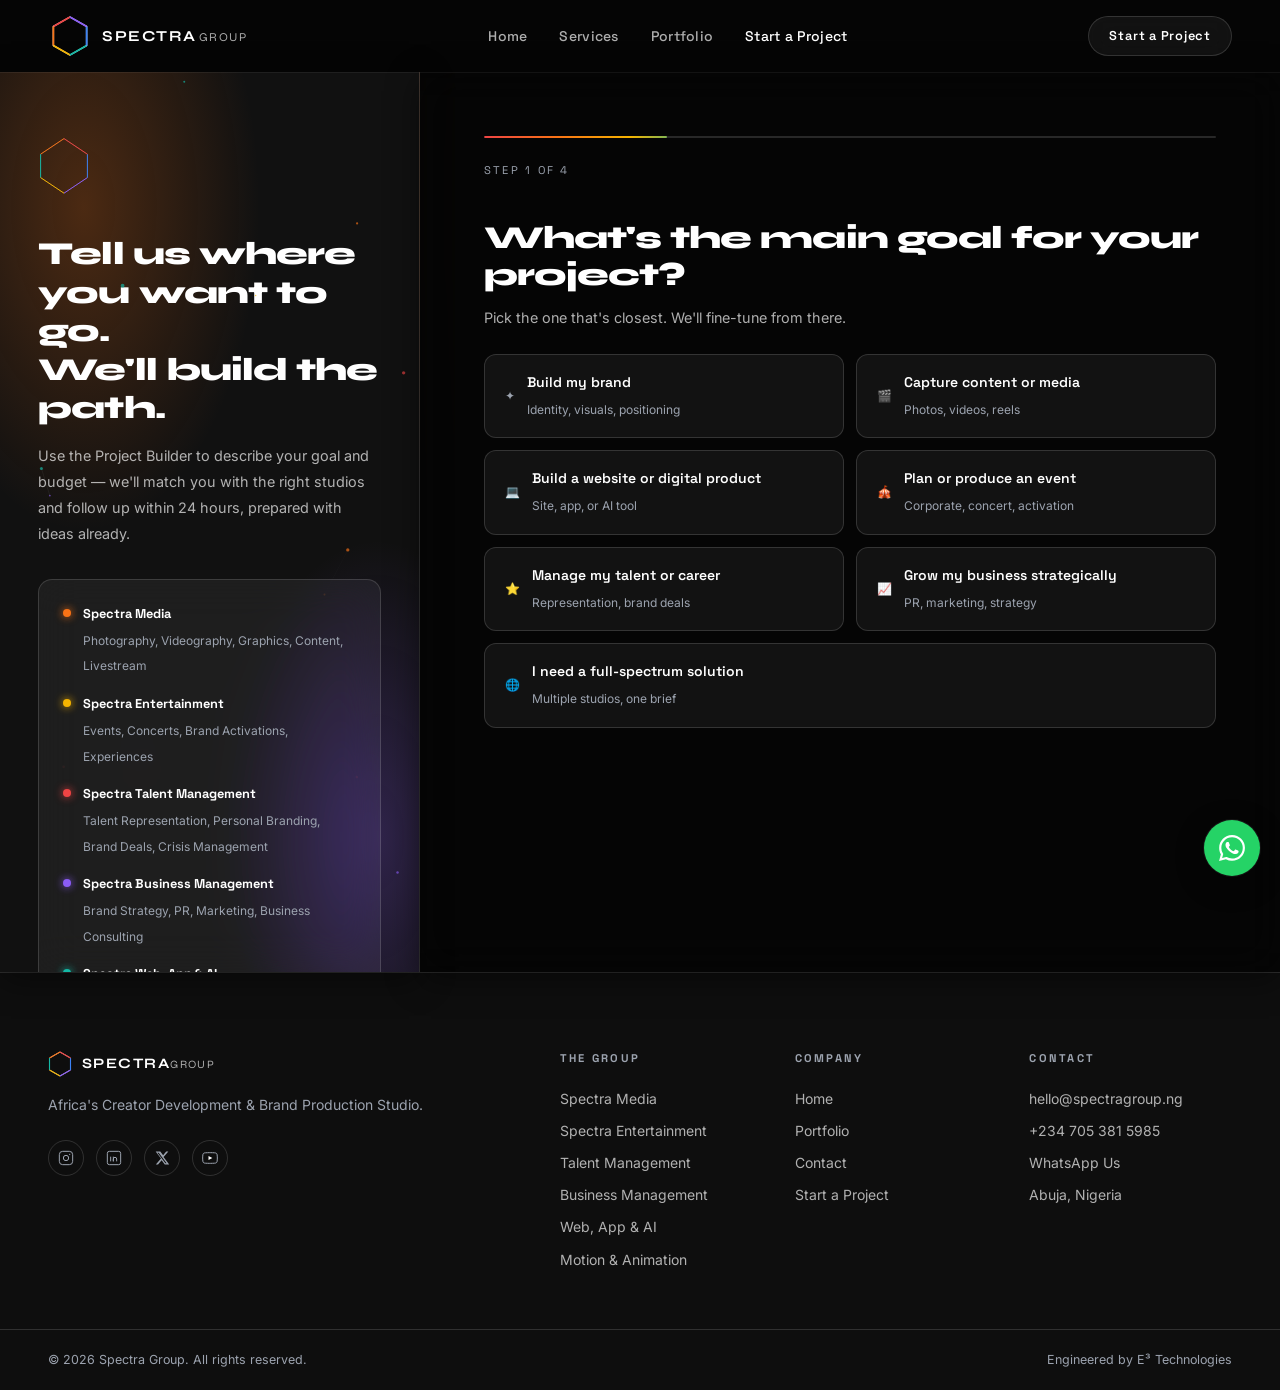
==== contact.html @ 5486e406 "Initial commit" ====
<!DOCTYPE html>
<html lang="en">
<head>
  <meta charset="UTF-8" />
  <meta name="viewport" content="width=device-width, initial-scale=1.0, viewport-fit=cover" />
  <title>Start a Project — Spectra Group</title>
  <meta name="description" content="Tell us where you want to go. Spectra Group's Project Builder matches your goals to the right studios in minutes. Based in Abuja." />
  <link rel="preconnect" href="https://fonts.googleapis.com" />
  <link rel="preconnect" href="https://fonts.gstatic.com" crossorigin />
  <link href="https://fonts.googleapis.com/css2?family=Syne:wght@400;500;600;700;800&family=Inter:wght@300;400;500;600&family=Space+Grotesk:wght@300;400;500;600;700&display=swap" rel="stylesheet" media="print" onload="this.media='all'" />
  <noscript><link href="https://fonts.googleapis.com/css2?family=Syne:wght@400;500;600;700;800&family=Inter:wght@300;400;500;600&family=Space+Grotesk:wght@300;400;500;600;700&display=swap" rel="stylesheet" /></noscript>
  <link rel="stylesheet" href="styles.css" />
</head>
<body>

  <!-- NAVIGATION -->
  <nav id="navbar">
    <div class="nav-inner">
      <a href="index.html" class="nav-logo">
        <div class="logo-mark">
          <img src="images/logo.webp" alt="Spectra Group" class="logo-img"
               onerror="this.closest('.logo-mark').classList.add('logo-fallback')">
          <svg class="logo-fallback-svg" viewBox="0 0 32 36" fill="none" xmlns="http://www.w3.org/2000/svg" aria-hidden="true">
            <polygon points="16,2 30,10 30,26 16,34 2,26 2,10" stroke="white" stroke-width="1.2" fill="none"/>
            <line x1="16" y1="2" x2="2" y2="10" style="stroke:var(--talent);stroke-width:1.5px"/>
            <line x1="2" y1="10" x2="2" y2="26" style="stroke:var(--media);stroke-width:1.5px"/>
            <line x1="2" y1="26" x2="16" y2="34" style="stroke:var(--events);stroke-width:1.5px"/>
            <line x1="16" y1="34" x2="30" y2="26" style="stroke:var(--web);stroke-width:1.5px"/>
            <line x1="30" y1="26" x2="30" y2="10" style="stroke:var(--motion);stroke-width:1.5px"/>
            <line x1="30" y1="10" x2="16" y2="2" style="stroke:var(--business);stroke-width:1.5px"/>
          </svg>
        </div>
        <span>SPECTRA<em>GROUP</em></span>
      </a>
      <div class="nav-links">
        <a href="index.html">Home</a>
        <a href="services.html">Services</a>
        <a href="portfolio.html">Portfolio</a>
        <a href="contact.html" class="active">Start a Project</a>
      </div>
      <a href="contact.html" class="nav-cta">Start a Project</a>
      <button class="hamburger" id="hamburger" aria-label="Open menu">
        <span></span><span></span><span></span>
      </button>
    </div>
    <div class="mobile-menu" id="mobileMenu">
      <a href="index.html">Home</a>
      <a href="services.html">Services</a>
      <a href="portfolio.html">Portfolio</a>
      <a href="contact.html">Start a Project</a>
    </div>
  </nav>

  <div class="contact-layout" style="padding-top:72px;">

    <!-- ════════════════════════════ -->
    <!-- LEFT PANEL                  -->
    <!-- ════════════════════════════ -->
    <div class="contact-left">
      <canvas data-particles data-density="0.8" aria-hidden="true"></canvas>
      <div class="contact-left-inner">

        <div class="cl-prism">
          <svg viewBox="0 0 80 92" fill="none">
            <polygon points="40,4 76,28 76,64 40,88 4,64 4,28" stroke="rgba(255,255,255,0.15)" stroke-width="1.5" fill="none"/>
            <line x1="40" y1="4"  x2="4"  y2="28" stroke="#F97316" stroke-width="1.5"/>
            <line x1="4"  y1="28" x2="4"  y2="64" stroke="#14B8A6" stroke-width="1.5"/>
            <line x1="4"  y1="64" x2="40" y2="88" stroke="#F5B400" stroke-width="1.5"/>
            <line x1="40" y1="88" x2="76" y2="64" stroke="#8B5CF6" stroke-width="1.5"/>
            <line x1="76" y1="64" x2="76" y2="28" stroke="#3B82F6" stroke-width="1.5"/>
            <line x1="76" y1="28" x2="40" y2="4"  stroke="#EF4444" stroke-width="1.5"/>
          </svg>
        </div>

        <h2>Tell us where you want to go.<br/>We'll build the path.</h2>
        <p>Use the Project Builder to describe your goal and budget — we'll match you with the right studios and follow up within 24 hours, prepared with ideas already.</p>

        <!-- Division List -->
        <div class="cl-divisions">
          <div class="cl-div cl-media">
            <div class="cl-div-dot"></div>
            <div>
              <strong>Spectra Media</strong>
              <span>Photography, Videography, Graphics, Content, Livestream</span>
            </div>
          </div>
          <div class="cl-div cl-events">
            <div class="cl-div-dot"></div>
            <div>
              <strong>Spectra Entertainment</strong>
              <span>Events, Concerts, Brand Activations, Experiences</span>
            </div>
          </div>
          <div class="cl-div" style="display:flex;align-items:flex-start;gap:.75rem;">
            <div class="cl-div-dot" style="background:var(--talent);box-shadow:0 0 8px var(--talent);margin-top:5px;flex-shrink:0;width:8px;height:8px;border-radius:50%;"></div>
            <div>
              <strong style="display:block;font-family:var(--font-ui);font-size:.8rem;font-weight:700;color:var(--white);margin-bottom:.15rem;">Spectra Talent Management</strong>
              <span style="font-size:.75rem;color:var(--gray);line-height:1.5;">Talent Representation, Personal Branding, Brand Deals, Crisis Management</span>
            </div>
          </div>
          <div class="cl-div cl-business">
            <div class="cl-div-dot"></div>
            <div>
              <strong>Spectra Business Management</strong>
              <span>Brand Strategy, PR, Marketing, Business Consulting</span>
            </div>
          </div>
          <div class="cl-div cl-web">
            <div class="cl-div-dot"></div>
            <div>
              <strong>Spectra Web, App & AI</strong>
              <span>Websites, Mobile Apps, AI Integration, UI/UX Design</span>
            </div>
          </div>
          <div class="cl-div" style="display:flex;align-items:flex-start;gap:.75rem;">
            <div class="cl-div-dot" style="background:var(--motion);box-shadow:0 0 8px var(--motion);margin-top:5px;flex-shrink:0;width:8px;height:8px;border-radius:50%;"></div>
            <div>
              <strong style="display:block;font-family:var(--font-ui);font-size:.8rem;font-weight:700;color:var(--white);margin-bottom:.15rem;">Motion & Animation</strong>
              <span style="font-size:.75rem;color:var(--gray);line-height:1.5;">Motion Graphics, 2D Animation, 3D Visualisation, Visual Effects</span>
            </div>
          </div>
        </div>

        <!-- Contact Info -->
        <div class="cl-contact-info">
          <a href="tel:+2347053815985" class="cl-contact-item">
            <svg viewBox="0 0 24 24" fill="none" stroke="currentColor" stroke-width="1.5"><path d="M22 16.92v3a2 2 0 0 1-2.18 2 19.79 19.79 0 0 1-8.63-3.07A19.5 19.5 0 0 1 4.69 12 19.79 19.79 0 0 1 1.61 3.47A2 2 0 0 1 3.59 1h3a2 2 0 0 1 2 1.72c.127.96.361 1.903.7 2.81a2 2 0 0 1-.45 2.11L7.91 8.56a16 16 0 0 0 5.55 5.55l.92-.83a2 2 0 0 1 2.11-.45c.907.339 1.85.573 2.81.7A2 2 0 0 1 21 16.92z"/></svg>
            +234 705 381 5985
          </a>
          <a href="mailto:hello@spectragroup.ng" class="cl-contact-item">
            <svg viewBox="0 0 24 24" fill="none" stroke="currentColor" stroke-width="1.5"><path d="M4 4h16c1.1 0 2 .9 2 2v12c0 1.1-.9 2-2 2H4c-1.1 0-2-.9-2-2V6c0-1.1.9-2 2-2z"/><polyline points="22,6 12,13 2,6"/></svg>
            hello@spectragroup.ng
          </a>
          <a href="https://www.spectra.com" target="_blank" rel="noopener" class="cl-contact-item">
            <svg viewBox="0 0 24 24" fill="none" stroke="currentColor" stroke-width="1.5"><circle cx="12" cy="12" r="10"/><line x1="2" y1="12" x2="22" y2="12"/><path d="M12 2a15.3 15.3 0 0 1 4 10 15.3 15.3 0 0 1-4 10 15.3 15.3 0 0 1-4-10 15.3 15.3 0 0 1 4-10z"/></svg>
            www.spectra.com
          </a>
          <a href="https://wa.me/2347053815985" target="_blank" rel="noopener" class="cl-contact-item">
            <svg viewBox="0 0 24 24" fill="currentColor" style="width:16px;height:16px;stroke:none;"><path d="M17.472 14.382c-.297-.149-1.758-.867-2.03-.967-.273-.099-.471-.148-.67.15-.197.297-.767.966-.94 1.164-.173.199-.347.223-.644.075-.297-.15-1.255-.463-2.39-1.475-.883-.788-1.48-1.761-1.653-2.059-.173-.297-.018-.458.13-.606.134-.133.298-.347.446-.52.149-.174.198-.298.298-.497.099-.198.05-.371-.025-.52-.075-.149-.669-1.612-.916-2.207-.242-.579-.487-.5-.669-.51-.173-.008-.371-.01-.57-.01-.198 0-.52.074-.792.372-.272.297-1.04 1.016-1.04 2.479 0 1.462 1.065 2.875 1.213 3.074.149.198 2.096 3.2 5.077 4.487.709.306 1.262.489 1.694.625.712.227 1.36.195 1.871.118.571-.085 1.758-.719 2.006-1.413.248-.694.248-1.289.173-1.413-.074-.124-.272-.198-.57-.347m-5.421 7.403h-.004a9.87 9.87 0 01-5.031-1.378l-.361-.214-3.741.982.998-3.648-.235-.374a9.86 9.86 0 01-1.51-5.26c.001-5.45 4.436-9.884 9.888-9.884 2.64 0 5.122 1.03 6.988 2.898a9.825 9.825 0 012.893 6.994c-.003 5.45-4.437 9.884-9.885 9.884m8.413-18.297A11.815 11.815 0 0012.05 0C5.495 0 .16 5.335.157 11.892c0 2.096.547 4.142 1.588 5.945L.057 24l6.305-1.654a11.882 11.882 0 005.683 1.448h.005c6.554 0 11.89-5.335 11.893-11.893a11.821 11.821 0 00-3.48-8.413z"/></svg>
            WhatsApp Us
          </a>
          <span class="cl-contact-item">
            <svg viewBox="0 0 24 24" fill="none" stroke="currentColor" stroke-width="1.5"><path d="M21 10c0 7-9 13-9 13s-9-6-9-13a9 9 0 0 1 18 0z"/><circle cx="12" cy="10" r="3"/></svg>
            Abuja, Nigeria
          </span>
        </div>

        <!-- Response Note -->
        <div class="cl-response-note">
          <div class="cl-rn-dot"></div>
          <span>We respond within 24 hours — usually much faster.</span>
        </div>

        <!-- Google Map — Abuja -->
        <div>
          <p class="contact-map-label">
            <svg viewBox="0 0 24 24" fill="none" stroke="currentColor" stroke-width="1.5"><path d="M21 10c0 7-9 13-9 13s-9-6-9-13a9 9 0 0 1 18 0z"/><circle cx="12" cy="10" r="3"/></svg>
            Our Location — Abuja
          </p>
          <div class="contact-map">
            <iframe
              src="https://maps.google.com/maps?q=Abuja+Nigeria&output=embed&z=14"
              width="100%"
              height="200"
              frameborder="0"
              allowfullscreen=""
              loading="lazy"
              referrerpolicy="no-referrer-when-downgrade"
              title="Spectra Group Office Location — Abuja">
            </iframe>
          </div>
          <a href="https://maps.google.com/maps?q=Abuja+Nigeria" target="_blank" rel="noopener" style="display:inline-flex;align-items:center;gap:.4rem;font-size:.78rem;color:var(--events);font-family:var(--font-ui);font-weight:600;margin-top:.6rem;transition:color .2s;" onmouseover="this.style.color='var(--white)'" onmouseout="this.style.color='var(--events)'">
            <svg viewBox="0 0 24 24" fill="none" stroke="currentColor" stroke-width="1.5" style="width:14px;height:14px;"><path d="M18 13v6a2 2 0 0 1-2 2H5a2 2 0 0 1-2-2V8a2 2 0 0 1 2-2h6"/><polyline points="15 3 21 3 21 9"/><line x1="10" y1="14" x2="21" y2="3"/></svg>
            Get Directions
          </a>
        </div>

      </div>
    </div>

    <!-- ════════════════════════════ -->
    <!-- RIGHT PANEL — PROJECT BUILDER -->
    <!-- ════════════════════════════ -->
    <div class="contact-right">
      <div class="pb-progress-bar"><div class="pb-progress-fill" id="pbProgressFill"></div></div>
      <p class="pb-step-label" id="pbStepLabel">Step 1 of 4</p>

      <!-- STEP 1: GOAL -->
      <div class="pb-step active" id="step1">
        <h3>What's the main goal for your project?</h3>
        <p>Pick the one that's closest. We'll fine-tune from there.</p>
        <div class="pb-options">
          <button class="pb-option" data-value="brand">
            <span class="pb-option-icon">✦</span>
            <div><strong>Build my brand</strong><span>Identity, visuals, positioning</span></div>
          </button>
          <button class="pb-option" data-value="content">
            <span class="pb-option-icon">🎬</span>
            <div><strong>Capture content or media</strong><span>Photos, videos, reels</span></div>
          </button>
          <button class="pb-option" data-value="digital">
            <span class="pb-option-icon">💻</span>
            <div><strong>Build a website or digital product</strong><span>Site, app, or AI tool</span></div>
          </button>
          <button class="pb-option" data-value="event">
            <span class="pb-option-icon">🎪</span>
            <div><strong>Plan or produce an event</strong><span>Corporate, concert, activation</span></div>
          </button>
          <button class="pb-option" data-value="talent">
            <span class="pb-option-icon">⭐</span>
            <div><strong>Manage my talent or career</strong><span>Representation, brand deals</span></div>
          </button>
          <button class="pb-option" data-value="grow">
            <span class="pb-option-icon">📈</span>
            <div><strong>Grow my business strategically</strong><span>PR, marketing, strategy</span></div>
          </button>
          <button class="pb-option pb-option-full" data-value="multiple">
            <span class="pb-option-icon">🌐</span>
            <div><strong>I need a full-spectrum solution</strong><span>Multiple studios, one brief</span></div>
          </button>
        </div>
      </div>

      <!-- STEP 2: TIMELINE + BUDGET -->
      <div class="pb-step" id="step2">
        <h3>When do you need this, and what are you working with?</h3>
        <p>Timeline helps us prioritise. Budget helps us scope honestly.</p>

        <p class="pb-field-label">Timeline</p>
        <div class="pb-options pb-options-sm">
          <button class="pb-option" data-field="timeline" data-value="immediately">
            <div><strong>This week</strong><span>Urgent / Immediately</span></div>
          </button>
          <button class="pb-option" data-field="timeline" data-value="2-4weeks">
            <div><strong>2–4 Weeks</strong><span>Soon, not rushed</span></div>
          </button>
          <button class="pb-option" data-field="timeline" data-value="1-3months">
            <div><strong>1–3 Months</strong><span>Planning ahead</span></div>
          </button>
          <button class="pb-option" data-field="timeline" data-value="exploring">
            <div><strong>Just exploring</strong><span>No fixed deadline</span></div>
          </button>
        </div>

        <p class="pb-field-label" style="margin-top:1.5rem;">Budget Range <span style="color:var(--gray);font-weight:400;">(optional)</span></p>
        <div class="pb-options pb-options-sm">
          <button class="pb-option" data-field="budget" data-value="under500k">
            <div><strong>Under ₦500,000</strong></div>
          </button>
          <button class="pb-option" data-field="budget" data-value="500k-2m">
            <div><strong>₦500k – ₦2M</strong></div>
          </button>
          <button class="pb-option" data-field="budget" data-value="2m-5m">
            <div><strong>₦2M – ₦5M</strong></div>
          </button>
          <button class="pb-option" data-field="budget" data-value="above5m">
            <div><strong>Above ₦5M</strong></div>
          </button>
          <button class="pb-option" data-field="budget" data-value="discuss">
            <div><strong>Prefer to discuss</strong></div>
          </button>
        </div>

        <div class="pb-nav-btns" style="margin-top:1.5rem;">
          <button class="pb-back-btn">← Back</button>
          <button class="pb-next-btn">Continue →</button>
        </div>
      </div>

      <!-- STEP 3: CONTACT DETAILS -->
      <div class="pb-step" id="step3">
        <h3>Almost there. Who are we talking to?</h3>
        <p>We'll use these details to prepare a focused, personalised response — no spam, ever.</p>

        <div class="pb-form">
          <div class="pb-input-group">
            <label for="pb-name">Full Name <span style="color:var(--gray);font-weight:400;">*</span></label>
            <input id="pb-name" type="text" placeholder="Amaka Okafor" autocomplete="name" />
          </div>
          <div class="pb-input-group">
            <label for="pb-phone">Phone Number <span style="color:var(--gray);font-weight:400;">*</span></label>
            <input id="pb-phone" type="tel" placeholder="+234 ..." autocomplete="tel" />
          </div>
          <div class="pb-input-group pb-input-full">
            <label for="pb-email">Email Address <span style="color:var(--gray);font-weight:400;">*</span></label>
            <input id="pb-email" type="email" placeholder="amaka@yourbrand.com" autocomplete="email" />
          </div>
          <div class="pb-input-group">
            <label for="pb-brand">Brand / Company Name <span class="optional">(optional)</span></label>
            <input id="pb-brand" type="text" placeholder="Your brand or company" />
          </div>
          <div class="pb-input-group">
            <label for="pb-website">Your Website <span class="optional">(optional)</span></label>
            <input id="pb-website" type="url" placeholder="www.yourwebsite.com" />
          </div>
          <div class="pb-input-group pb-input-full">
            <label for="pb-extra">Anything else we should know? <span class="optional">(optional)</span></label>
            <textarea id="pb-extra" rows="3" placeholder="Tell us about your project, brand, or any specific ideas you have in mind..."></textarea>
          </div>
        </div>

        <div class="pb-nav-btns" style="margin-top:1rem;">
          <button class="pb-back-btn">← Back</button>
          <button class="btn-primary pb-next-btn" id="buildSummaryBtn" style="border-radius:100px;padding:.7rem 1.75rem;font-size:.875rem;">Review Summary →</button>
        </div>
      </div>

      <!-- STEP 4: SUMMARY + SUBMIT -->
      <div class="pb-step" id="step4">
        <h3>Here's your project brief.</h3>
        <p>Review your details below, then submit — we'll respond within 24 hours with relevant examples and initial ideas.</p>
        <div class="pb-summary" id="pbSummary"></div>
        <div class="pb-nav-btns" style="margin-top:1rem;">
          <button class="pb-back-btn">← Edit</button>
          <button class="pb-submit-btn" id="pbSubmitBtn">Submit Brief →</button>
        </div>
      </div>

      <!-- STEP 5: SUCCESS -->
      <div class="pb-step" id="step5">
        <div class="pb-success">
          <div class="pb-success-icon">
            <svg viewBox="0 0 80 80" fill="none">
              <circle cx="40" cy="40" r="38" stroke="url(#sg1)" stroke-width="2"/>
              <path d="M24 40l10 10 20-22" stroke="url(#sg2)" stroke-width="2.5" stroke-linecap="round" stroke-linejoin="round"/>
              <defs>
                <linearGradient id="sg1" x1="0" y1="0" x2="80" y2="80"><stop stop-color="#F97316"/><stop offset="1" stop-color="#14B8A6"/></linearGradient>
                <linearGradient id="sg2" x1="24" y1="40" x2="44" y2="50"><stop stop-color="#F97316"/><stop offset="1" stop-color="#14B8A6"/></linearGradient>
              </defs>
            </svg>
          </div>
          <h3>Brief received. We're already thinking.</h3>
          <p>Expect a personal response from our team within 24 hours — prepared with relevant portfolio examples, studio recommendations, and initial creative thoughts.</p>
          <div class="pb-success-links">
            <a href="https://wa.me/2347053815985?text=Hi%20Spectra%2C%20I%20just%20submitted%20my%20project%20brief%20online." target="_blank" rel="noopener" class="btn-primary">Follow Up on WhatsApp</a>
            <a href="portfolio.html" class="btn-ghost">Browse Our Portfolio</a>
          </div>
        </div>
      </div>

    </div>
  </div>

  <footer class="footer">
    <div class="footer-inner">
      <div class="footer-brand">
        <div class="footer-logo">
          <svg viewBox="0 0 32 36" fill="none" xmlns="http://www.w3.org/2000/svg">
            <polygon points="16,2 30,10 30,26 16,34 2,26 2,10" stroke="white" stroke-width="1" fill="none"/>
            <line x1="16" y1="2" x2="2" y2="10" stroke="#F97316" stroke-width="1.5"/>
            <line x1="2" y1="10" x2="2" y2="26" stroke="#14B8A6" stroke-width="1.5"/>
            <line x1="2" y1="26" x2="16" y2="34" stroke="#F5B400" stroke-width="1.5"/>
            <line x1="16" y1="34" x2="30" y2="26" stroke="#8B5CF6" stroke-width="1.5"/>
            <line x1="30" y1="26" x2="30" y2="10" stroke="#3B82F6" stroke-width="1.5"/>
            <line x1="30" y1="10" x2="16" y2="2" stroke="#EF4444" stroke-width="1.5"/>
          </svg>
          <span>SPECTRA<em>GROUP</em></span>
        </div>
        <p>Africa's Creator Development & Brand Production Studio.</p>
        <div class="footer-socials">
          <a href="#" aria-label="Instagram"><svg viewBox="0 0 24 24" fill="none" stroke="currentColor" stroke-width="1.5"><rect x="2" y="2" width="20" height="20" rx="5"/><circle cx="12" cy="12" r="4"/><circle cx="17.5" cy="6.5" r="1" fill="currentColor" stroke="none"/></svg></a>
          <a href="#" aria-label="LinkedIn"><svg viewBox="0 0 24 24" fill="none" stroke="currentColor" stroke-width="1.5"><rect x="2" y="2" width="20" height="20" rx="3"/><path d="M7 10v7M7 7v.01M11 17v-3.5a2.5 2.5 0 0 1 5 0V17M11 10v7"/></svg></a>
          <a href="#" aria-label="X / Twitter"><svg viewBox="0 0 24 24" fill="currentColor"><path d="M18.244 2.25h3.308l-7.227 8.26 8.502 11.24H16.17l-4.714-6.231-5.401 6.231H2.746l7.73-8.835L2.5 2.25h6.93l4.254 5.622L18.244 2.25zm-1.161 17.52h1.833L7.084 4.126H5.117L17.083 19.77z"/></svg></a>
          <a href="#" aria-label="YouTube"><svg viewBox="0 0 24 24" fill="none" stroke="currentColor" stroke-width="1.5"><path d="M22.54 6.42a2.78 2.78 0 0 0-1.95-1.96C18.88 4 12 4 12 4s-6.88 0-8.59.46A2.78 2.78 0 0 0 1.46 6.42 29 29 0 0 0 1 12a29 29 0 0 0 .46 5.58A2.78 2.78 0 0 0 3.41 19.54C5.12 20 12 20 12 20s6.88 0 8.59-.46a2.78 2.78 0 0 0 1.95-1.96A29 29 0 0 0 23 12a29 29 0 0 0-.46-5.58z"/><polygon points="9.75 15.02 15.5 12 9.75 8.98 9.75 15.02" stroke="none" fill="white"/></svg></a>
        </div>
      </div>
      <div class="footer-links">
        <div class="footer-col">
          <h5>The Group</h5>
          <a href="services.html#media">Spectra Media</a>
          <a href="services.html#entertainment">Spectra Entertainment</a>
          <a href="services.html#talent">Talent Management</a>
          <a href="services.html#business">Business Management</a>
          <a href="services.html#web">Web, App & AI</a>
          <a href="services.html#motion">Motion & Animation</a>
        </div>
        <div class="footer-col">
          <h5>Company</h5>
          <a href="index.html">Home</a>
          <a href="portfolio.html">Portfolio</a>
          <a href="contact.html">Contact</a>
          <a href="contact.html">Start a Project</a>
        </div>
        <div class="footer-col">
          <h5>Contact</h5>
          <a href="mailto:hello@spectragroup.ng">hello@spectragroup.ng</a>
          <a href="tel:+2347053815985">+234 705 381 5985</a>
          <a href="https://wa.me/2347053815985" target="_blank" rel="noopener">WhatsApp Us</a>
          <span>Abuja, Nigeria</span>
        </div>
      </div>
    </div>
    <div class="footer-bottom">
      <span>© 2026 Spectra Group. All rights reserved.</span>
      <span>Engineered by E³ Technologies</span>
    </div>
  </footer>

  <!-- WhatsApp Float -->
  <a href="https://wa.me/2347053815985?text=Hi%20Spectra%2C%20I%27d%20like%20to%20start%20a%20project." target="_blank" rel="noopener" class="wa-float" aria-label="Chat on WhatsApp">
    <svg viewBox="0 0 24 24" fill="currentColor"><path d="M17.472 14.382c-.297-.149-1.758-.867-2.03-.967-.273-.099-.471-.148-.67.15-.197.297-.767.966-.94 1.164-.173.199-.347.223-.644.075-.297-.15-1.255-.463-2.39-1.475-.883-.788-1.48-1.761-1.653-2.059-.173-.297-.018-.458.13-.606.134-.133.298-.347.446-.52.149-.174.198-.298.298-.497.099-.198.05-.371-.025-.52-.075-.149-.669-1.612-.916-2.207-.242-.579-.487-.5-.669-.51-.173-.008-.371-.01-.57-.01-.198 0-.52.074-.792.372-.272.297-1.04 1.016-1.04 2.479 0 1.462 1.065 2.875 1.213 3.074.149.198 2.096 3.2 5.077 4.487.709.306 1.262.489 1.694.625.712.227 1.36.195 1.871.118.571-.085 1.758-.719 2.006-1.413.248-.694.248-1.289.173-1.413-.074-.124-.272-.198-.57-.347m-5.421 7.403h-.004a9.87 9.87 0 01-5.031-1.378l-.361-.214-3.741.982.998-3.648-.235-.374a9.86 9.86 0 01-1.51-5.26c.001-5.45 4.436-9.884 9.888-9.884 2.64 0 5.122 1.03 6.988 2.898a9.825 9.825 0 012.893 6.994c-.003 5.45-4.437 9.884-9.885 9.884m8.413-18.297A11.815 11.815 0 0012.05 0C5.495 0 .16 5.335.157 11.892c0 2.096.547 4.142 1.588 5.945L.057 24l6.305-1.654a11.882 11.882 0 005.683 1.448h.005c6.554 0 11.89-5.335 11.893-11.893a11.821 11.821 0 00-3.48-8.413z"/></svg>
    <span class="wa-tooltip">Chat with us</span>
  </a>

  <script src="particles.js" defer></script>
  <script src="app.js" defer></script>
</body>
</html>
---- styles.css ----
/* ═══════════════════════════════════════════════════
   SPECTRA GROUP — DESIGN SYSTEM
   Tokens, Reset, Typography, Layout, Components
═══════════════════════════════════════════════════ */

:root {
  /* Core Palette */
  --black:       #050505;
  --off-black:   #0e0e0e;
  --dark-1:      #111111;
  --dark-2:      #161616;
  --dark-3:      #1c1c1c;
  --dark-4:      #242424;
  --muted:       #3a3a3a;
  --gray:        #9CA3AF;
  --gray-light:  #9ca3af;
  --white-dim:   rgba(255,255,255,0.68);
  --white-faint: rgba(255,255,255,0.42);
  --white:       #ffffff;

  /* ── SPECTRA COLOUR SYSTEM ──────────────────────────
     Named after light through a prism: a true spectrum
     arc anchored by the brand orange (Media = flagship).
     NOTE: #F97316 is a placeholder orange. When
     images/logo.webp is in place, swap --media below to
     match the exact logo shade — every orange on the site
     inherits from this one token. ─────────────────────── */
  --talent:      #EF4444;  /* red      — Talent (passion / people)   */
  --media:       #F97316;  /* orange   — Media (flagship brand hue)  */
  --events:      #F5B400;  /* gold     — Events (celebration)        */
  --web:         #14B8A6;  /* teal     — Web & AI (tech)              */
  --motion:      #3B82F6;  /* blue     — Motion (film)                */
  --business:    #8B5CF6;  /* violet   — Business (strategy)          */

  --talent-glow:   rgba(239,68,68,0.22);
  --media-glow:    rgba(249,115,22,0.25);
  --events-glow:   rgba(245,180,0,0.22);
  --web-glow:      rgba(20,184,166,0.22);
  --motion-glow:   rgba(59,130,246,0.22);
  --business-glow: rgba(139,92,246,0.25);

  /* The 5 curated "Spectra colours": orange (primary),
     black, white, + teal and violet as the two coolest,
     most premium-reading complements. Used site-wide for
     the hero colour-slide, heading gradient, and CTAs. */
  --brand-orange: var(--media);
  --brand-teal:   var(--web);
  --brand-violet: var(--business);

  /* Spectrum gradient — true prism order */
  --spectrum: linear-gradient(90deg, var(--talent), var(--media), var(--events), var(--web), var(--motion), var(--business));
  --spectrum-core: linear-gradient(90deg, var(--brand-orange), var(--brand-teal), var(--brand-violet));

  /* Typography */
  --font-display: 'Syne', sans-serif;
  --font-body:    'Inter', sans-serif;
  --font-ui:      'Space Grotesk', sans-serif;

  /* Spacing */
  --section-pad:  120px;
  --container:    1280px;
  --gap:          clamp(1.5rem, 3vw, 2.5rem);

  /* Transitions */
  --ease:        cubic-bezier(0.16, 1, 0.3, 1);
  --ease-fast:   cubic-bezier(0.4, 0, 0.2, 1);
  --dur:         0.6s;
  --dur-fast:    0.3s;

  /* Glass */
  --glass-bg:    rgba(255,255,255,0.055);
  --glass-bg-strong: rgba(255,255,255,0.09);
  --glass-border: rgba(255,255,255,0.14);
  --glass-border-soft: rgba(255,255,255,0.08);
  --glass-blur:  blur(20px) saturate(160%);
  --glass-shadow: 0 8px 32px rgba(0,0,0,0.45), inset 0 1px 0 rgba(255,255,255,0.06);
  --glass-shadow-hover: 0 16px 48px rgba(0,0,0,0.55), inset 0 1px 0 rgba(255,255,255,0.1);
}

/* ── RESET ── */
*, *::before, *::after { box-sizing: border-box; margin: 0; padding: 0; }
html {
  scroll-behavior: smooth;
  font-size: 16px;
  /* prevent horizontal overflow on all pages */
  overflow-x: hidden;
  /* iOS: don't auto-inflate text size on rotate, and use momentum scroll */
  -webkit-text-size-adjust: 100%;
  text-size-adjust: 100%;
}
body {
  background: var(--black);
  color: var(--white);
  font-family: var(--font-body);
  line-height: 1.6;
  overflow-x: hidden;
  -webkit-font-smoothing: antialiased;
  -webkit-overflow-scrolling: touch;
}
img { display: block; max-width: 100%; height: auto; }
a { text-decoration: none; color: inherit; -webkit-tap-highlight-color: transparent; }
button {
  cursor: pointer;
  border: none;
  background: none;
  font: inherit;
  -webkit-tap-highlight-color: transparent;
  touch-action: manipulation; /* removes the ~300ms iOS tap delay */
}
a { touch-action: manipulation; }
ul { list-style: none; }

/* ── CONTAINER ── */
.container {
  max-width: var(--container);
  margin: 0 auto;
  padding: 0 clamp(1.25rem, 4vw, 3rem);
}

/* ══════════════════════════════════════════════════
   PRELOADER
══════════════════════════════════════════════════ */
#preloader {
  position: fixed;
  inset: 0;
  z-index: 9999;
  background: var(--black);
  display: flex;
  align-items: center;
  justify-content: center;
  flex-direction: column;
  gap: 20px;
  transition: opacity 0.6s var(--ease), visibility 0.6s;
}
#preloader.hidden { opacity: 0; visibility: hidden; pointer-events: none; }

.prism-loader svg {
  width: 60px;
  height: 70px;
  animation: prism-spin 2s linear infinite;
}
@keyframes prism-spin {
  0%   { transform: rotate(0deg); }
  100% { transform: rotate(360deg); }
}
.prism-loader .prism-line {
  animation: prism-trace 1.8s ease-in-out infinite;
  stroke-dasharray: 100;
  stroke-dashoffset: 100;
}
.prism-loader .line-1 { animation-delay: 0s; }
.prism-loader .line-2 { animation-delay: 0.15s; }
.prism-loader .line-3 { animation-delay: 0.3s; }
.prism-loader .line-4 { animation-delay: 0.45s; }
.prism-loader .line-5 { animation-delay: 0.6s; }
.prism-loader .line-6 { animation-delay: 0.75s; }
@keyframes prism-trace {
  0%   { stroke-dashoffset: 100; opacity: 0; }
  30%  { opacity: 1; }
  70%  { stroke-dashoffset: 0; opacity: 1; }
  100% { stroke-dashoffset: -100; opacity: 0; }
}
.prism-wordmark {
  font-family: var(--font-display);
  font-size: 0.75rem;
  letter-spacing: 0.4em;
  color: var(--white-dim);
  font-weight: 600;
}

/* ══════════════════════════════════════════════════
   NAVIGATION
══════════════════════════════════════════════════ */
#navbar {
  position: fixed;
  top: 0;
  left: 0;
  right: 0;
  z-index: 900;
  transition: background 0.4s var(--ease), backdrop-filter 0.4s, box-shadow 0.4s;
}
#navbar.scrolled {
  background: rgba(8,8,8,0.92);
  backdrop-filter: blur(20px);
  -webkit-backdrop-filter: blur(20px);
  box-shadow: 0 1px 0 var(--glass-border);
}

.nav-inner {
  max-width: var(--container);
  margin: 0 auto;
  padding: 0 clamp(1.25rem, 4vw, 3rem);
  height: 72px;
  display: flex;
  align-items: center;
  justify-content: space-between;
  gap: 2rem;
}

.nav-logo {
  display: flex;
  align-items: center;
  gap: 10px;
  flex-shrink: 0;
}
.logo-mark {
  position: relative;
  width: 44px;
  height: 44px;
  flex-shrink: 0;
  display: flex;
  align-items: center;
  justify-content: center;
}
.logo-img {
  width: 100%;
  height: 100%;
  object-fit: contain;
  animation: logoSpin 46s linear infinite;
  filter: drop-shadow(0 0 8px var(--media-glow));
  transition: filter 0.3s;
}
.nav-logo:hover .logo-img { filter: drop-shadow(0 0 14px var(--media-glow)); }
.logo-fallback-svg { display: none; width: 38px; height: 44px; }
.logo-mark.logo-fallback .logo-img { display: none; }
.logo-mark.logo-fallback .logo-fallback-svg {
  display: block;
  animation: logoSpin 46s linear infinite;
}
@keyframes logoSpin { to { transform: rotate(360deg); } }
@media (prefers-reduced-motion: reduce) {
  .logo-img, .logo-fallback-svg { animation: none; }
}
@media (max-width: 640px) {
  .logo-mark { width: 30px; height: 30px; }
  .logo-fallback-svg { width: 26px; height: 30px; }
}
.nav-logo span {
  font-family: var(--font-display);
  font-size: 0.95rem;
  font-weight: 700;
  letter-spacing: 0.1em;
  color: var(--white);
  white-space: nowrap;
}
.nav-logo span em {
  font-style: normal;
  color: var(--white-dim);
  font-weight: 400;
  font-size: 0.75rem;
  margin-left: 2px;
}

.nav-links {
  display: flex;
  align-items: center;
  gap: 2rem;
}
.nav-links a {
  font-family: var(--font-ui);
  font-size: 0.875rem;
  color: var(--white-dim);
  transition: color var(--dur-fast) var(--ease-fast);
  font-weight: 500;
  letter-spacing: 0.02em;
}
.nav-links a:hover,
.nav-links a.active { color: var(--white); }

.nav-cta {
  font-family: var(--font-ui);
  font-size: 0.8rem;
  font-weight: 600;
  letter-spacing: 0.06em;
  padding: 0.55rem 1.25rem;
  border: 1px solid var(--glass-border);
  border-radius: 100px;
  color: var(--white);
  background: var(--glass-bg);
  backdrop-filter: var(--glass-blur);
  transition: background var(--dur-fast), border-color var(--dur-fast);
  white-space: nowrap;
}
.nav-cta:hover {
  background: rgba(255,255,255,0.1);
  border-color: rgba(255,255,255,0.2);
}

.hamburger {
  display: none;
  flex-direction: column;
  gap: 5px;
  padding: 4px;
}
.hamburger span {
  display: block;
  width: 22px;
  height: 1.5px;
  background: var(--white);
  transition: transform 0.3s, opacity 0.3s;
  border-radius: 2px;
}
.hamburger.open span:nth-child(1) { transform: translateY(6.5px) rotate(45deg); }
.hamburger.open span:nth-child(2) { opacity: 0; }
.hamburger.open span:nth-child(3) { transform: translateY(-6.5px) rotate(-45deg); }

.mobile-menu {
  display: none;
  flex-direction: column;
  background: rgba(8,8,8,0.97);
  backdrop-filter: blur(20px);
  padding: 1.5rem clamp(1.25rem, 4vw, 3rem);
  gap: 0;
  border-top: 1px solid var(--glass-border);
}
.mobile-menu.open { display: flex; }
.mobile-menu a {
  font-family: var(--font-ui);
  font-size: 1rem;
  font-weight: 500;
  color: var(--white-dim);
  padding: 1rem 0;
  border-bottom: 1px solid var(--glass-border);
  transition: color var(--dur-fast);
}
.mobile-menu a:hover { color: var(--white); }

/* ══════════════════════════════════════════════════
   PRISM PROGRESS INDICATOR
══════════════════════════════════════════════════ */
.prism-progress {
  position: fixed;
  right: clamp(1rem, 2.5vw, 2.5rem);
  top: 50%;
  transform: translateY(-50%);
  z-index: 800;
  display: flex;
  flex-direction: column;
  align-items: center;
  gap: 12px;
  opacity: 0;
  transition: opacity 0.4s var(--ease);
  pointer-events: none;
}
.prism-progress.visible { opacity: 1; }

.pp-prism svg {
  width: 28px;
  height: 32px;
}
.pp-line {
  transition: opacity 0.4s var(--ease);
}
.pp-line.active { opacity: 1 !important; }

.pp-labels {
  display: flex;
  flex-direction: column;
  gap: 4px;
}
.pp-labels span {
  font-family: var(--font-ui);
  font-size: 0.6rem;
  letter-spacing: 0.1em;
  color: rgba(255,255,255,0.25);
  text-align: center;
  transition: color 0.4s;
  writing-mode: horizontal-tb;
  white-space: nowrap;
}
.pp-labels span.active { color: rgba(255,255,255,0.8); }

/* ══════════════════════════════════════════════════
   BUTTONS
══════════════════════════════════════════════════ */
.btn-primary {
  display: inline-flex;
  align-items: center;
  gap: 0.5rem;
  font-family: var(--font-ui);
  font-size: 0.9rem;
  font-weight: 600;
  letter-spacing: 0.04em;
  color: var(--white);
  background: var(--spectrum);
  background-size: 200% 100%;
  background-position: 0% 50%;
  padding: 0.85rem 2rem;
  border-radius: 100px;
  transition: background-position 0.5s, transform 0.2s, box-shadow 0.3s;
  white-space: nowrap;
}
.btn-primary:hover {
  background-position: 100% 50%;
  transform: translateY(-2px);
  box-shadow: 0 12px 40px rgba(249,115,22,0.3);
}
.btn-primary.btn-large {
  font-size: 1rem;
  padding: 1.1rem 2.5rem;
}

.btn-ghost {
  display: inline-flex;
  align-items: center;
  font-family: var(--font-ui);
  font-size: 0.9rem;
  font-weight: 500;
  color: var(--white);
  border: 1px solid rgba(255,255,255,0.25);
  padding: 0.85rem 2rem;
  border-radius: 100px;
  transition: background 0.3s, border-color 0.3s;
}
.btn-ghost:hover {
  background: rgba(255,255,255,0.06);
  border-color: rgba(255,255,255,0.5);
}

.btn-outline {
  display: inline-flex;
  font-family: var(--font-ui);
  font-size: 0.875rem;
  font-weight: 600;
  letter-spacing: 0.06em;
  color: var(--white);
  border: 1px solid var(--glass-border);
  padding: 0.75rem 1.75rem;
  border-radius: 100px;
  transition: background 0.3s, border-color 0.3s, transform 0.2s;
}
.btn-outline:hover {
  background: rgba(255,255,255,0.05);
  border-color: rgba(255,255,255,0.25);
  transform: translateY(-1px);
}

.btn-accent {
  display: inline-flex;
  align-items: center;
  font-family: var(--font-ui);
  font-size: 0.875rem;
  font-weight: 600;
  letter-spacing: 0.04em;
  padding: 0.75rem 1.5rem;
  border-radius: 100px;
  border: 1px solid transparent;
  transition: transform 0.2s, box-shadow 0.3s, background 0.3s;
  margin-top: 0.5rem;
}
.btn-accent:hover { transform: translateY(-2px); }
.media-btn   { color: var(--media);    border-color: var(--media);    }
.media-btn:hover   { background: var(--media-glow);    box-shadow: 0 8px 30px var(--media-glow); }
.web-btn     { color: var(--web);      border-color: var(--web);      }
.web-btn:hover     { background: var(--web-glow);      box-shadow: 0 8px 30px var(--web-glow); }
.events-btn  { color: var(--events);   border-color: var(--events);   }
.events-btn:hover  { background: var(--events-glow);   box-shadow: 0 8px 30px var(--events-glow); }
.business-btn { color: var(--business); border-color: var(--business); }
.business-btn:hover { background: var(--business-glow); box-shadow: 0 8px 30px var(--business-glow); }

/* ══════════════════════════════════════════════════
   SECTION LABELS & HEADLINES
══════════════════════════════════════════════════ */
.section-label {
  font-family: var(--font-ui);
  font-size: 0.7rem;
  font-weight: 600;
  letter-spacing: 0.3em;
  color: var(--gray);
  text-transform: uppercase;
  margin-bottom: 1rem;
  display: block;
}
.section-headline {
  font-family: var(--font-display);
  font-size: clamp(2rem, 4vw, 3.5rem);
  font-weight: 800;
  line-height: 1.1;
  letter-spacing: -0.03em;
  color: var(--white);
  margin-bottom: clamp(2.5rem, 5vw, 4rem);
}
.section-headline em {
  font-style: normal;
  background: var(--spectrum);
  -webkit-background-clip: text;
  -webkit-text-fill-color: transparent;
  background-clip: text;
}

.spectrum-line {
  width: 60px;
  height: 2px;
  background: var(--spectrum);
  margin-bottom: 2rem;
  border-radius: 2px;
}

/* ══════════════════════════════════════════════════
   HERO SECTION
══════════════════════════════════════════════════ */
.hero {
  position: relative;
  height: 100svh;
  min-height: 600px;
  display: flex;
  align-items: flex-end;
  overflow: hidden;
}

.hero-slides {
  position: absolute;
  inset: 0;
  background: var(--black);
}
.hero-slide {
  position: absolute;
  inset: 0;
  background:
    radial-gradient(ellipse 75% 65% at 22% 18%, var(--slide-c) 0%, transparent 68%),
    radial-gradient(ellipse 60% 55% at 85% 85%, var(--slide-c) 0%, transparent 62%);
  opacity: 0;
  transform: scale(1.06);
  transition: opacity 1.8s var(--ease), transform 7s linear;
}
.hero-slide.active {
  opacity: 0.6;
  transform: scale(1);
}
.hero-color-talent   { --slide-c: var(--talent); }
.hero-color-media    { --slide-c: var(--media); }
.hero-color-events   { --slide-c: var(--events); }
.hero-color-web      { --slide-c: var(--web); }
.hero-color-motion   { --slide-c: var(--motion); }
.hero-color-business { --slide-c: var(--business); }

.hero-overlay {
  position: absolute;
  inset: 0;
  background: linear-gradient(
    to bottom,
    rgba(8,8,8,0.55) 0%,
    rgba(8,8,8,0.15) 30%,
    rgba(8,8,8,0.35) 60%,
    rgba(8,8,8,0.95) 100%
  );
  z-index: 1;
}

.hero-content {
  position: relative;
  z-index: 2;
  /* padding-top ensures the content never collides with the 72px fixed navbar */
  padding: clamp(5rem, 10vh, 8rem) clamp(1.25rem, 6vw, 6rem) clamp(4rem, 8vw, 7rem);
  max-width: 920px;
  /* make sure content sits within viewport height */
  width: 100%;
  box-sizing: border-box;
  /* push content to bottom of hero */
  margin-top: auto;
}

.hero-eyebrow {
  font-family: var(--font-ui);
  font-size: 0.75rem;
  letter-spacing: 0.3em;
  color: var(--white-dim);
  text-transform: uppercase;
  margin-bottom: 1.5rem;
  opacity: 0;
  transform: translateY(20px);
  animation: hero-up 0.8s 0.5s var(--ease) forwards;
}

.hero-headline,
.hero-sub,
#heroPrimaryCta {
  transition: opacity 0.32s var(--ease), transform 0.32s var(--ease);
}
.hero-headline.crossfade-out,
.hero-sub.crossfade-out,
#heroPrimaryCta.crossfade-out {
  opacity: 0;
  transform: translateY(8px);
}
.hero-headline {
  font-family: var(--font-display);
  font-size: clamp(2.2rem, 5.5vw, 5rem);
  font-weight: 800;
  line-height: 1.05;
  letter-spacing: -0.04em;
  color: var(--white);
  margin-bottom: 1.25rem;
  opacity: 0;
  transform: translateY(30px);
  animation: hero-up 0.9s 0.7s var(--ease) forwards;
  overflow-wrap: break-word;
  word-break: break-word;
}

.hero-sub {
  font-size: clamp(0.95rem, 1.5vw, 1.15rem);
  color: var(--white-dim);
  max-width: 580px;
  line-height: 1.7;
  margin-bottom: 2.5rem;
  opacity: 0;
  transform: translateY(20px);
  animation: hero-up 0.8s 0.9s var(--ease) forwards;
}

.hero-ctas {
  display: flex;
  gap: 1rem;
  flex-wrap: wrap;
  opacity: 0;
  transform: translateY(20px);
  animation: hero-up 0.8s 1.1s var(--ease) forwards;
}

@keyframes hero-up {
  to { opacity: 1; transform: translateY(0); }
}

.hero-slide-dots {
  position: absolute;
  bottom: clamp(2rem, 4vw, 3rem);
  right: clamp(1.25rem, 4vw, 3rem);
  z-index: 3;
  display: flex;
  gap: 8px;
}
.dot {
  width: 6px;
  height: 6px;
  border-radius: 50%;
  background: rgba(255,255,255,0.3);
  transition: background 0.3s, width 0.3s, box-shadow 0.3s;
  padding: 0;
}
.dot.active {
  background: var(--dot-c, var(--white));
  width: 20px;
  border-radius: 3px;
  box-shadow: 0 0 10px var(--dot-c, transparent);
}

.hero-scroll-cue {
  position: absolute;
  bottom: 2rem;
  left: 50%;
  transform: translateX(-50%);
  z-index: 3;
}
.scroll-line {
  width: 1px;
  height: 50px;
  background: linear-gradient(to bottom, rgba(255,255,255,0.5), transparent);
  animation: scroll-pulse 2s ease-in-out infinite;
}
@keyframes scroll-pulse {
  0%, 100% { opacity: 0.4; transform: scaleY(1); }
  50% { opacity: 1; transform: scaleY(1.3); }
}

/* ══════════════════════════════════════════════════
   WHO WE ARE
══════════════════════════════════════════════════ */
.who-we-are {
  padding: var(--section-pad) 0;
  background: var(--black);
  text-align: center;
}
.wwa-label {
  font-family: var(--font-ui);
  font-size: 0.7rem;
  letter-spacing: 0.3em;
  color: var(--gray);
  margin-bottom: 2rem;
}
.wwa-statement {
  font-family: var(--font-display);
  font-size: clamp(1.8rem, 4vw, 3.2rem);
  font-weight: 800;
  line-height: 1.15;
  letter-spacing: -0.03em;
  margin-bottom: 2rem;
  max-width: 900px;
  margin-left: auto;
  margin-right: auto;
}
.wwa-statement em {
  font-style: normal;
  background: var(--spectrum);
  -webkit-background-clip: text;
  -webkit-text-fill-color: transparent;
  background-clip: text;
}
.wwa-body {
  font-size: clamp(0.95rem, 1.2vw, 1.1rem);
  color: var(--white-dim);
  max-width: 680px;
  margin: 0 auto;
  line-height: 1.8;
}
.who-we-are .spectrum-line {
  margin: 0 auto 2rem;
}
.wwa-pillars {
  display: grid;
  grid-template-columns: repeat(3, 1fr);
  gap: clamp(1rem, 2vw, 1.5rem);
  max-width: 980px;
  margin: 2.5rem auto 0;
}
.wwa-pillar {
  background: var(--glass-bg);
  backdrop-filter: var(--glass-blur);
  -webkit-backdrop-filter: var(--glass-blur);
  border: 1px solid var(--glass-border-soft);
  border-radius: 18px;
  padding: clamp(1.5rem, 3vw, 2rem);
  text-align: left;
  transition: transform 0.4s var(--ease), border-color 0.4s, box-shadow 0.4s;
}
.wwa-pillar:hover {
  transform: translateY(-6px);
  border-color: var(--glass-border);
  box-shadow: var(--glass-shadow-hover);
}
.wwa-pillar-num {
  font-family: var(--font-display);
  font-size: 0.8rem;
  font-weight: 700;
  letter-spacing: 0.15em;
  color: var(--media);
  display: block;
  margin-bottom: 0.75rem;
}
.wwa-pillar h4 {
  font-family: var(--font-display);
  font-size: 1.15rem;
  font-weight: 700;
  color: var(--white);
  margin-bottom: 0.6rem;
}
.wwa-pillar p {
  font-size: 0.9rem;
  line-height: 1.6;
  color: var(--white-dim);
}
@media (max-width: 640px) {
  .wwa-pillars { grid-template-columns: 1fr; }
}

/* ══════════════════════════════════════════════════
   CREATOR DEVELOPMENT — "Our Framework"
   (previously completely unstyled — raw browser defaults)
══════════════════════════════════════════════════ */
.creator-dev { padding: var(--section-pad) 0; }
.cd-intro {
  max-width: 700px;
  margin: 0 auto 3.5rem;
  text-align: center;
}
.cd-intro h2 {
  font-family: var(--font-display);
  font-size: clamp(1.8rem, 4vw, 2.75rem);
  font-weight: 800;
  letter-spacing: -0.03em;
  line-height: 1.15;
  color: var(--white);
  margin: 0.75rem 0 1.25rem;
}
.cd-intro h2 em {
  font-style: normal;
  background: var(--spectrum);
  -webkit-background-clip: text;
  -webkit-text-fill-color: transparent;
  background-clip: text;
}
.cd-intro > p {
  font-size: 1rem;
  line-height: 1.75;
  color: var(--white-dim);
}
.cd-intro .spectrum-line { margin-left: auto; margin-right: auto; }

.cd-pillars {
  display: grid;
  grid-template-columns: repeat(3, 1fr);
  gap: clamp(1.25rem, 2.5vw, 2rem);
  max-width: var(--container);
  margin: 0 auto;
}
.cd-pillar {
  position: relative;
  background: var(--glass-bg);
  backdrop-filter: var(--glass-blur);
  -webkit-backdrop-filter: var(--glass-blur);
  border: 1px solid var(--glass-border-soft);
  border-radius: 20px;
  padding: clamp(1.75rem, 3vw, 2.5rem);
  overflow: hidden;
  transition: transform 0.4s var(--ease), border-color 0.4s, box-shadow 0.4s;
}
.cd-pillar:hover {
  transform: translateY(-6px);
  border-color: var(--glass-border);
  box-shadow: var(--glass-shadow-hover);
}
.cd-pillar-number {
  font-family: var(--font-display);
  font-size: clamp(2.5rem, 5vw, 3.5rem);
  font-weight: 800;
  color: rgba(255,255,255,0.08);
  line-height: 1;
  margin-bottom: 0.5rem;
}
.cd-pillar-word {
  font-family: var(--font-display);
  font-size: clamp(1.3rem, 2.2vw, 1.6rem);
  font-weight: 800;
  color: var(--white);
  margin-bottom: 0.85rem;
  letter-spacing: -0.02em;
}
.cd-pillar p {
  font-size: 0.9rem;
  line-height: 1.7;
  color: var(--white-dim);
}
.cd-pillar-accent {
  position: absolute;
  bottom: 0;
  left: 0;
  right: 0;
  height: 3px;
  transform: scaleX(0);
  transform-origin: left;
  transition: transform 0.5s var(--ease);
}
.cd-pillar:hover .cd-pillar-accent { transform: scaleX(1); }
.cd-pillar:nth-child(1) .cd-pillar-accent { background: var(--talent); }
.cd-pillar:nth-child(2) .cd-pillar-accent { background: var(--media); }
.cd-pillar:nth-child(3) .cd-pillar-accent { background: var(--events); }
@media (max-width: 780px) {
  .cd-pillars { grid-template-columns: 1fr; }
}

/* ══════════════════════════════════════════════════
   ECOSYSTEM DASHBOARD
══════════════════════════════════════════════════ */
.ecosystem {
  padding: var(--section-pad) 0;
  background: var(--off-black);
}
.ecosystem .container { margin-bottom: clamp(2.5rem, 5vw, 4rem); }

.eco-grid {
  display: grid;
  grid-template-columns: repeat(4, 1fr);
  min-height: 560px;
}
.eco-grid-5 { grid-template-columns: repeat(5, 1fr); }

.eco-tile {
  position: relative;
  background: var(--dark-1);
  overflow: hidden;
  cursor: pointer;
  transition: flex 0.5s var(--ease), background 0.4s var(--ease);
}
.eco-tile-overlay {
  position: absolute;
  inset: 0;
  background:
    radial-gradient(ellipse 90% 70% at 30% 100%, var(--tile-glow) 0%, transparent 65%),
    linear-gradient(180deg, transparent 0%, rgba(5,5,5,0.4) 100%);
  opacity: 0.55;
  transition: opacity 0.4s var(--ease);
}
.eco-tile:hover .eco-tile-overlay { opacity: 0.9; }
.eco-tile[data-div="media"]         { --tile-glow: var(--media-glow); }
.eco-tile[data-div="entertainment"] { --tile-glow: var(--events-glow); }
.eco-tile[data-div="talent"]        { --tile-glow: var(--talent-glow); }
.eco-tile[data-div="business"]      { --tile-glow: var(--business-glow); }
.eco-tile[data-div="web"]           { --tile-glow: var(--web-glow); }

.eco-tile-content {
  position: relative;
  z-index: 2;
  height: 100%;
  padding: clamp(1.5rem, 3vw, 2.5rem);
  display: flex;
  flex-direction: column;
  justify-content: flex-end;
}

.eco-icon {
  width: 36px;
  height: 36px;
  margin-bottom: 1.5rem;
  opacity: 0.6;
  transition: opacity 0.3s;
}
.eco-icon svg { width: 100%; height: 100%; stroke: white; }
.eco-tile:hover .eco-icon { opacity: 1; }

.eco-tag {
  font-family: var(--font-ui);
  font-size: 0.65rem;
  letter-spacing: 0.3em;
  color: var(--gray);
  margin-bottom: 0.75rem;
  font-weight: 600;
}

.eco-tile h3 {
  font-family: var(--font-display);
  font-size: clamp(1.3rem, 2vw, 1.8rem);
  font-weight: 800;
  line-height: 1.1;
  color: var(--white);
  margin-bottom: 0.75rem;
  letter-spacing: -0.02em;
}

.eco-tile p {
  font-size: 0.875rem;
  color: var(--white-dim);
  margin-bottom: 1.25rem;
  line-height: 1.5;
}

.eco-cta {
  font-family: var(--font-ui);
  font-size: 0.8rem;
  font-weight: 600;
  letter-spacing: 0.06em;
  color: var(--white);
  display: inline-flex;
  align-items: center;
  gap: 6px;
  opacity: 0;
  transform: translateY(8px);
  transition: opacity 0.3s var(--ease), transform 0.3s var(--ease), color 0.3s;
}
.eco-cta span { transition: transform 0.2s; }
.eco-tile:hover .eco-cta { opacity: 1; transform: translateY(0); }
.eco-tile:hover .eco-cta:hover span { transform: translateX(4px); }

/* Tile accent lines on hover */
.eco-tile[data-div="media"]:hover .eco-cta { color: var(--media); }
.eco-tile[data-div="business"]:hover .eco-cta { color: var(--business); }
.eco-tile[data-div="events"]:hover .eco-cta { color: var(--events); }
.eco-tile[data-div="web"]:hover .eco-cta { color: var(--web); }

/* ══════════════════════════════════════════════════
   DEEP DIVE SECTIONS
══════════════════════════════════════════════════ */
.deepdive {
  display: grid;
  grid-template-columns: 1fr 1fr;
  min-height: 600px;
}
.deepdive-flip .dd-image-side { order: 2; }
.deepdive-flip .dd-text-side  { order: 1; }

.dd-image-side {
  position: relative;
  overflow: hidden;
  min-height: 400px;
}
.dd-visual {
  background: var(--dark-1);
  display: flex;
  flex-direction: column;
  align-items: center;
  justify-content: center;
  gap: 1.25rem;
}
.dd-visual-grid {
  position: absolute;
  inset: 0;
  background-image:
    linear-gradient(rgba(255,255,255,0.04) 1px, transparent 1px),
    linear-gradient(90deg, rgba(255,255,255,0.04) 1px, transparent 1px);
  background-size: 42px 42px;
  mask-image: radial-gradient(ellipse 70% 70% at 50% 50%, black 20%, transparent 80%);
}
.dd-visual-glow {
  position: absolute;
  inset: 0;
  background: radial-gradient(ellipse 60% 55% at 50% 45%, var(--dd-accent, var(--media)) 0%, transparent 68%);
  opacity: 0.28;
}
.dd-visual-icon {
  position: relative;
  width: clamp(72px, 9vw, 108px);
  height: clamp(72px, 9vw, 108px);
  color: var(--dd-accent, var(--media));
  filter: drop-shadow(0 0 26px var(--dd-accent, var(--media)));
  transition: transform 0.5s var(--ease);
}
.deepdive:hover .dd-visual-icon { transform: scale(1.06) translateY(-4px); }
.dd-visual-num {
  position: relative;
  font-family: var(--font-display);
  font-size: clamp(3.5rem, 8vw, 6rem);
  font-weight: 800;
  letter-spacing: -0.03em;
  color: rgba(255,255,255,0.06);
  line-height: 1;
  margin-top: -1rem;
}
.dd-visual-label {
  position: relative;
  font-family: var(--font-ui);
  font-size: 0.75rem;
  letter-spacing: 0.15em;
  text-transform: uppercase;
  color: var(--white-dim);
}
.dd-visual[data-div="media"]         { --dd-accent: var(--media); }
.dd-visual[data-div="entertainment"] { --dd-accent: var(--events); }
.dd-visual[data-div="talent"]        { --dd-accent: var(--talent); }
.dd-visual[data-div="business"]      { --dd-accent: var(--business); }
.dd-visual[data-div="web"]           { --dd-accent: var(--web); }

/* ══════════════════════════════════════════════════
   FOUNDER / CEO SECTION
══════════════════════════════════════════════════ */
.founder { padding: var(--section-pad) 0; background: var(--off-black); }
.founder-card {
  display: grid;
  grid-template-columns: 320px 1fr;
  gap: clamp(2rem, 4vw, 3.5rem);
  background: var(--glass-bg);
  backdrop-filter: var(--glass-blur);
  -webkit-backdrop-filter: var(--glass-blur);
  border: 1px solid var(--glass-border);
  border-radius: 24px;
  padding: clamp(1.5rem, 3vw, 2.5rem);
  box-shadow: var(--glass-shadow);
  align-items: stretch;
}
.founder-visual {
  position: relative;
  border-radius: 18px;
  overflow: hidden;
  min-height: 280px;
  display: flex;
  align-items: center;
  justify-content: center;
  background: var(--dark-1);
}
.founder-visual[data-div="business"] { --dd-accent: var(--business); }
.founder-photo {
  width: 100%;
  height: 100%;
  object-fit: cover;
  object-position: center top;
  display: block;
}
.founder-visual::after {
  content: '';
  position: absolute;
  inset: 0;
  box-shadow: inset 0 0 0 1px var(--glass-border), inset 0 -60px 60px -20px rgba(5,5,5,0.6);
  border-radius: inherit;
  pointer-events: none;
}
.founder-monogram {
  position: relative;
  font-family: var(--font-display);
  font-size: clamp(3rem, 6vw, 4.5rem);
  font-weight: 800;
  letter-spacing: 0.02em;
  color: var(--white);
  text-shadow: 0 0 40px var(--business-glow);
}
.founder-content { display: flex; flex-direction: column; justify-content: center; }
.founder-name {
  font-family: var(--font-display);
  font-size: clamp(1.5rem, 3vw, 2.1rem);
  font-weight: 800;
  color: var(--white);
  margin-top: 0.5rem;
  letter-spacing: -0.02em;
}
.founder-title {
  display: block;
  font-family: var(--font-ui);
  font-size: 0.85rem;
  color: var(--business);
  font-weight: 600;
  margin: 0.4rem 0 1.25rem;
}
.founder-lede {
  font-size: 1rem;
  line-height: 1.7;
  color: var(--white-dim);
  margin-bottom: 0.5rem;
}
.founder .read-more-block p {
  font-size: 0.95rem;
  line-height: 1.75;
  color: var(--white-dim);
  margin-bottom: 1rem;
}
.founder .read-more-btn { margin-top: 0.5rem; }
.founder-contact {
  display: flex;
  flex-wrap: wrap;
  gap: 0.75rem 1.5rem;
  margin-top: 1.5rem;
  padding-top: 1.25rem;
  border-top: 1px solid var(--glass-border-soft);
}
.founder-contact-link {
  display: inline-flex;
  align-items: center;
  gap: 0.5rem;
  font-family: var(--font-ui);
  font-size: 0.85rem;
  font-weight: 600;
  color: var(--white-dim);
  transition: color 0.25s;
}
.founder-contact-link svg { width: 16px; height: 16px; flex-shrink: 0; }
.founder-contact-link:hover { color: var(--business); }
@media (max-width: 860px) {
  .founder-card { grid-template-columns: 1fr; }
  .founder-visual { min-height: 200px; }
}

/* Device accent on web section */
.dd-device-accent {
  position: absolute;
  bottom: 2rem;
  left: 2rem;
  z-index: 3;
}
.device-pill {
  display: flex;
  align-items: center;
  gap: 8px;
  background: rgba(20,184,166,0.12);
  border: 1px solid rgba(20,184,166,0.3);
  backdrop-filter: blur(12px);
  border-radius: 100px;
  padding: 0.5rem 1rem;
  font-family: var(--font-ui);
  font-size: 0.75rem;
  color: var(--web);
}
.device-dot {
  width: 6px;
  height: 6px;
  background: var(--web);
  border-radius: 50%;
  animation: pulse-dot 1.5s ease-in-out infinite;
}
@keyframes pulse-dot {
  0%, 100% { opacity: 1; }
  50% { opacity: 0.4; }
}
.device-stat { color: var(--white); font-weight: 600; }

.dd-text-side {
  background: var(--dark-1);
  padding: clamp(3rem, 6vw, 5rem) clamp(2rem, 5vw, 4.5rem);
  display: flex;
  flex-direction: column;
  justify-content: center;
}

.dd-division-tag {
  font-family: var(--font-ui);
  font-size: 0.7rem;
  font-weight: 600;
  letter-spacing: 0.2em;
  text-transform: uppercase;
  padding: 0.35rem 0.85rem;
  border-radius: 100px;
  margin-bottom: 1.5rem;
  display: inline-block;
  border: 1px solid;
}
.media-tag    { color: var(--media);    border-color: var(--media);    background: var(--media-glow); }
.web-tag      { color: var(--web);      border-color: var(--web);      background: var(--web-glow); }
.events-tag   { color: var(--events);   border-color: var(--events);   background: var(--events-glow); }
.business-tag { color: var(--business); border-color: var(--business); background: var(--business-glow); }
.motion-tag   { color: var(--motion);   border-color: var(--motion);   background: var(--motion-glow); }

.dd-text-side h2 {
  font-family: var(--font-display);
  font-size: clamp(1.5rem, 3vw, 2.5rem);
  font-weight: 800;
  line-height: 1.2;
  letter-spacing: -0.03em;
  color: var(--white);
  margin-bottom: 1.25rem;
}
.dd-text-side h2 em {
  font-style: normal;
  background: var(--spectrum);
  -webkit-background-clip: text;
  -webkit-text-fill-color: transparent;
  background-clip: text;
}

.dd-text-side > p {
  font-size: 0.95rem;
  color: var(--white-dim);
  line-height: 1.8;
  margin-bottom: 2rem;
  max-width: 520px;
}

.dd-services {
  display: flex;
  flex-direction: column;
  gap: 0.6rem;
  margin-bottom: 2rem;
}
.dd-services li {
  display: flex;
  align-items: center;
  gap: 10px;
  font-family: var(--font-ui);
  font-size: 0.875rem;
  color: var(--gray-light);
  font-weight: 500;
}
.dot-accent {
  width: 5px;
  height: 5px;
  border-radius: 50%;
  flex-shrink: 0;
}
.media-dot    { background: var(--media); }
.web-dot      { background: var(--web); }
.events-dot   { background: var(--events); }
.business-dot { background: var(--business); }
.ai-dot       { background: var(--web); box-shadow: 0 0 6px var(--web); }
.talent-dot   { background: var(--business); box-shadow: 0 0 6px var(--business); }

/* Sub-blocks for merged divisions */
.dd-sub-blocks {
  display: grid;
  grid-template-columns: 1fr 1fr;
  gap: 1.5rem;
  margin-bottom: 2rem;
}
.dd-sub h4 {
  font-family: var(--font-ui);
  font-size: 0.7rem;
  font-weight: 700;
  letter-spacing: 0.15em;
  text-transform: uppercase;
  color: var(--gray);
  margin-bottom: 1rem;
  padding-bottom: 0.5rem;
  border-bottom: 1px solid var(--glass-border);
}
.dd-sub .dd-services { margin-bottom: 0; }
.web-sub h4   { border-color: rgba(20,184,166,0.2); color: var(--web); }
.ai-sub h4    { border-color: rgba(20,184,166,0.1); color: rgba(20,184,166,0.7); }
.business-sub h4 { border-color: rgba(139,92,246,0.2); color: var(--business); }
.talent-sub h4   { border-color: rgba(139,92,246,0.1); color: rgba(139,92,246,0.7); }

/* ══════════════════════════════════════════════════
   PORTFOLIO TEASER
══════════════════════════════════════════════════ */
.portfolio-teaser {
  padding: var(--section-pad) 0;
  background: var(--black);
}
.portfolio-teaser .container { padding-bottom: 0; }

.pt-gallery {
  display: grid;
  grid-template-columns: 1.5fr 1fr 1fr 1fr;
  grid-template-rows: 420px;
  gap: 2px;
  margin: 3rem 0;
}

.pt-card {
  position: relative;
  background-size: cover;
  background-position: center;
  overflow: hidden;
  cursor: pointer;
}
.pt-card.large { grid-row: span 1; }
.pt-card-overlay {
  position: absolute;
  inset: 0;
  background: linear-gradient(to top, rgba(8,8,8,0.9) 0%, transparent 60%);
  padding: 1.5rem;
  display: flex;
  flex-direction: column;
  justify-content: flex-end;
  transform: translateY(10px);
  opacity: 0.85;
  transition: opacity 0.4s, transform 0.4s var(--ease);
}
.pt-card:hover .pt-card-overlay { opacity: 1; transform: translateY(0); }
.pt-card:hover { transform: scale(1.01); transition: transform 0.4s var(--ease); }

.pt-card-overlay .pt-tag {
  font-family: var(--font-ui);
  font-size: 0.65rem;
  font-weight: 600;
  letter-spacing: 0.15em;
  text-transform: uppercase;
  margin-bottom: 0.5rem;
  padding: 0.25rem 0.65rem;
  border-radius: 100px;
  border: 1px solid;
  display: inline-block;
  width: fit-content;
}
.pt-card-overlay h4 {
  font-family: var(--font-display);
  font-size: 1rem;
  font-weight: 700;
  color: var(--white);
  margin-bottom: 0.2rem;
}
.pt-card-overlay p {
  font-size: 0.78rem;
  color: var(--white-dim);
}

.pt-footer {
  padding: 0 clamp(1.25rem, 4vw, 3rem);
  display: flex;
  justify-content: center;
}

/* ══════════════════════════════════════════════════
   PROCESS
══════════════════════════════════════════════════ */
.process {
  padding: var(--section-pad) 0;
  background: var(--off-black);
  overflow: hidden;
}
.process .section-headline { margin-bottom: clamp(2.5rem, 5vw, 3.5rem); }

.process-track { position: relative; }
.process-connector {
  position: absolute;
  top: 28px;
  left: clamp(1.25rem, 4vw, 3rem);
  right: clamp(1.25rem, 4vw, 3rem);
  height: 1px;
  background: var(--glass-border);
  z-index: 0;
}
.process-connector::after {
  content: '';
  position: absolute;
  inset: 0;
  background: var(--spectrum);
  transform: scaleX(0);
  transform-origin: left;
  transition: transform 1.2s var(--ease);
}
.process.counted .process-connector::after { transform: scaleX(1); }

.process-steps {
  display: grid;
  grid-template-columns: repeat(5, 1fr);
  gap: 1rem;
  position: relative;
  z-index: 1;
}

.process-step {
  padding: 0 1rem;
  text-align: center;
}
.ps-number {
  font-family: var(--font-display);
  font-size: 1.8rem;
  font-weight: 800;
  letter-spacing: -0.04em;
  background: var(--spectrum);
  -webkit-background-clip: text;
  -webkit-text-fill-color: transparent;
  background-clip: text;
  margin-bottom: 1rem;
  line-height: 1;
}
.process-step h4 {
  font-family: var(--font-display);
  font-size: 1.1rem;
  font-weight: 700;
  color: var(--white);
  margin-bottom: 0.5rem;
}
.process-step p {
  font-size: 0.8rem;
  color: var(--white-dim);
  line-height: 1.6;
}

/* ══════════════════════════════════════════════════
   NUMBERS
══════════════════════════════════════════════════ */
.numbers {
  padding: var(--section-pad) 0;
  background: var(--dark-1);
}
.numbers-grid {
  display: grid;
  grid-template-columns: repeat(4, 1fr);
  gap: 2px;
}
.number-card {
  background: var(--glass-bg);
  backdrop-filter: var(--glass-blur);
  -webkit-backdrop-filter: var(--glass-blur);
  border: 1px solid var(--glass-border);
  padding: clamp(2rem, 4vw, 3rem);
  text-align: center;
  transition: background 0.3s, border-color 0.3s;
}
.number-card:hover {
  background: rgba(255,255,255,0.06);
  border-color: rgba(255,255,255,0.15);
}
.nc-value {
  font-family: var(--font-display);
  font-size: clamp(2.5rem, 5vw, 4rem);
  font-weight: 800;
  letter-spacing: -0.04em;
  background: var(--spectrum);
  -webkit-background-clip: text;
  -webkit-text-fill-color: transparent;
  background-clip: text;
  line-height: 1;
  margin-bottom: 0.75rem;
}
.nc-label {
  font-family: var(--font-ui);
  font-size: 0.8rem;
  letter-spacing: 0.1em;
  color: var(--gray);
  text-transform: uppercase;
  font-weight: 500;
}

/* ══════════════════════════════════════════════════
   VISION
══════════════════════════════════════════════════ */
.vision {
  position: relative;
  min-height: 600px;
  display: flex;
  align-items: center;
  overflow: hidden;
}
.vision { background: var(--black); }
.vision-overlay {
  position: absolute;
  inset: 0;
  background: radial-gradient(ellipse 70% 60% at 50% 40%, rgba(139,92,246,0.1) 0%, transparent 65%);
}
.vision-content {
  position: relative;
  z-index: 2;
  max-width: 800px;
  margin: 0 auto;
  padding: var(--section-pad) clamp(1.25rem, 6vw, 4rem);
  text-align: center;
}
.vision-content .spectrum-line { margin: 0 auto 1.5rem; }
.vision-content h2 {
  font-family: var(--font-display);
  font-size: clamp(1.7rem, 3.5vw, 3rem);
  font-weight: 800;
  line-height: 1.2;
  letter-spacing: -0.03em;
  color: var(--white);
  margin-bottom: 1.5rem;
}
.vision-content p {
  font-size: clamp(0.9rem, 1.2vw, 1rem);
  color: var(--white-dim);
  line-height: 1.8;
  max-width: 600px;
  margin: 0 auto;
}

/* ══════════════════════════════════════════════════
   FINAL CTA
══════════════════════════════════════════════════ */
.final-cta {
  padding: var(--section-pad) 0;
  background: var(--black);
  text-align: center;
}
.fcta-headline {
  font-family: var(--font-display);
  font-size: clamp(2.5rem, 6vw, 5.5rem);
  font-weight: 800;
  line-height: 1.05;
  letter-spacing: -0.04em;
  color: var(--white);
  margin-bottom: 1.5rem;
}
.fcta-headline em {
  font-style: normal;
  background: var(--spectrum);
  -webkit-background-clip: text;
  -webkit-text-fill-color: transparent;
  background-clip: text;
}
.fcta-sub {
  font-size: clamp(0.95rem, 1.3vw, 1.1rem);
  color: var(--white-dim);
  max-width: 520px;
  margin: 0 auto 2.5rem;
  line-height: 1.7;
}

.fcta-options {
  display: grid;
  grid-template-columns: repeat(3, 1fr);
  gap: 1rem;
  max-width: 880px;
  margin: 0 auto;
  text-align: left;
}
.fcta-option {
  background: var(--glass-bg);
  backdrop-filter: var(--glass-blur);
  -webkit-backdrop-filter: var(--glass-blur);
  border: 1px solid var(--glass-border-soft);
  border-radius: 16px;
  padding: 1.5rem;
  display: flex;
  flex-direction: column;
  gap: 0.35rem;
  transition: transform 0.35s var(--ease), border-color 0.35s, box-shadow 0.35s;
}
.fcta-option:hover {
  transform: translateY(-5px);
  border-color: var(--glass-border);
  box-shadow: var(--glass-shadow-hover);
}
.fcta-option-primary {
  background: var(--white);
  border-color: var(--white);
}
.fcta-option-primary .fcta-option-title { color: var(--black); }
.fcta-option-primary .fcta-option-sub { color: rgba(5,5,5,0.6); }
.fcta-option-title {
  font-family: var(--font-display);
  font-size: 1rem;
  font-weight: 700;
  color: var(--white);
}
.fcta-option-sub {
  font-family: var(--font-ui);
  font-size: 0.8rem;
  color: var(--white-dim);
}
.fcta-direct {
  margin-top: 1.75rem;
  font-family: var(--font-ui);
  font-size: 0.85rem;
  color: var(--white-dim);
}
.fcta-direct a { color: var(--white-dim); transition: color 0.25s; }
.fcta-direct a:hover { color: var(--media); }
.fcta-direct-divider { margin: 0 0.6rem; opacity: 0.4; }
@media (max-width: 720px) {
  .fcta-options { grid-template-columns: 1fr; }
}


/* ══════════════════════════════════════════════════
   FOOTER
══════════════════════════════════════════════════ */
.footer {
  background: var(--off-black);
  border-top: 1px solid var(--glass-border);
  padding: clamp(3rem, 6vw, 5rem) 0 0;
}
.footer-inner {
  max-width: var(--container);
  margin: 0 auto;
  padding: 0 clamp(1.25rem, 4vw, 3rem);
  display: grid;
  grid-template-columns: 1.2fr 1.8fr;
  gap: 4rem;
  padding-bottom: 3rem;
}

.footer-logo {
  display: flex;
  align-items: center;
  gap: 10px;
  margin-bottom: 1rem;
}
.footer-logo svg { width: 24px; height: 28px; }
.footer-logo span {
  font-family: var(--font-display);
  font-size: 0.9rem;
  font-weight: 700;
  letter-spacing: 0.1em;
}
.footer-logo span em {
  font-style: normal;
  color: var(--white-dim);
  font-weight: 400;
  font-size: 0.7rem;
}
.footer-brand > p {
  font-size: 0.875rem;
  color: var(--gray);
  margin-bottom: 1.5rem;
}

.footer-socials {
  display: flex;
  gap: 12px;
}
.footer-socials a {
  width: 36px;
  height: 36px;
  border: 1px solid var(--glass-border);
  border-radius: 50%;
  display: flex;
  align-items: center;
  justify-content: center;
  color: var(--gray);
  transition: border-color 0.3s, color 0.3s, background 0.3s;
}
.footer-socials a svg { width: 16px; height: 16px; }
.footer-socials a:hover {
  border-color: rgba(255,255,255,0.3);
  color: var(--white);
  background: var(--glass-bg);
  backdrop-filter: var(--glass-blur);
  -webkit-backdrop-filter: var(--glass-blur);
}

.footer-links {
  display: grid;
  grid-template-columns: repeat(3, 1fr);
  gap: 2rem;
}
.footer-col h5 {
  font-family: var(--font-ui);
  font-size: 0.7rem;
  font-weight: 700;
  letter-spacing: 0.2em;
  text-transform: uppercase;
  color: var(--gray);
  margin-bottom: 1.25rem;
}
.footer-col a,
.footer-col span {
  display: block;
  font-size: 0.875rem;
  color: var(--white-dim);
  margin-bottom: 0.7rem;
  transition: color 0.2s;
  line-height: 1.5;
}
.footer-col a:hover { color: var(--white); }

.footer-bottom {
  border-top: 1px solid var(--glass-border);
  max-width: var(--container);
  margin: 0 auto;
  padding: 1.25rem clamp(1.25rem, 4vw, 3rem);
  display: flex;
  justify-content: space-between;
  align-items: center;
  flex-wrap: wrap;
  gap: 0.5rem;
}
.footer-bottom span {
  font-size: 0.78rem;
  color: var(--gray);
}

/* ══════════════════════════════════════════════════
   REVEAL ANIMATIONS
══════════════════════════════════════════════════ */
.reveal-section {
  opacity: 0;
  transform: translateY(40px);
  transition: opacity 0.8s var(--ease), transform 0.8s var(--ease);
}
.reveal-section.revealed {
  opacity: 1;
  transform: translateY(0);
}

/* ══════════════════════════════════════════════════
   RESPONSIVE — TABLET (≤1024px)
══════════════════════════════════════════════════ */
@media (max-width: 1024px) {
  :root { --section-pad: 80px; }

  .eco-grid {
    grid-template-columns: repeat(2, 1fr);
    min-height: auto;
  }
  .eco-tile { min-height: 320px; }

  .deepdive {
    grid-template-columns: 1fr;
    min-height: auto;
  }
  .deepdive-flip .dd-image-side { order: 0; }
  .deepdive-flip .dd-text-side  { order: 0; }
  .dd-image-side { min-height: 320px; }

  .pt-gallery {
    grid-template-columns: 1fr 1fr;
    grid-template-rows: auto;
  }
  .pt-card { min-height: 260px; }
  .pt-card.large { grid-column: span 2; min-height: 320px; }

  .process-steps { grid-template-columns: repeat(3, 1fr); }
  .process-connector { display: none; }

  .numbers-grid { grid-template-columns: repeat(2, 1fr); }

  .footer-inner { grid-template-columns: 1fr; gap: 2.5rem; }
  .footer-links { grid-template-columns: repeat(3, 1fr); }

  .nav-links { display: none; }
  .nav-cta { display: none; }
  .hamburger { display: flex; }

  .prism-progress { right: 0.75rem; }
}

/* ══════════════════════════════════════════════════
   RESPONSIVE — MOBILE (≤768px)
══════════════════════════════════════════════════ */
@media (max-width: 768px) {
  :root { --section-pad: 60px; }

  .hero-content {
    padding: clamp(4rem, 8vh, 6rem) 1.25rem clamp(3rem, 6vw, 5rem);
  }
  .hero-headline { font-size: clamp(2rem, 8vw, 3rem); line-height: 1.1; }
  .hero-ctas { flex-direction: column; gap: 0.75rem; }
  .hero-ctas .btn-primary,
  .hero-ctas .btn-ghost { width: 100%; justify-content: center; }

  .eco-grid { grid-template-columns: 1fr; }
  .eco-tile { min-height: 280px; }
  .eco-cta { opacity: 1; transform: none; }

  .pt-gallery {
    grid-template-columns: 1fr;
  }
  .pt-card.large { grid-column: span 1; }
  .pt-card { min-height: 240px; }

  .process-steps { grid-template-columns: repeat(2, 1fr); gap: 1.5rem; }

  .numbers-grid { grid-template-columns: repeat(2, 1fr); }

  .dd-sub-blocks { grid-template-columns: 1fr; gap: 1.25rem; }

  .footer-links { grid-template-columns: 1fr 1fr; gap: 1.5rem; }
  .footer-bottom { flex-direction: column; text-align: center; }

  .prism-progress { display: none; }
}

/* ══════════════════════════════════════════════════
   RESPONSIVE — SMALL MOBILE (≤400px)
══════════════════════════════════════════════════ */
@media (max-width: 400px) {
  :root { --section-pad: 48px; }

  .hero-headline {
    font-size: clamp(1.75rem, 9vw, 2.4rem);
    letter-spacing: -0.02em;
    line-height: 1.15;
  }
  .hero-content {
    padding: clamp(3.5rem, 7vh, 5rem) 1rem clamp(2.5rem, 5vw, 4rem);
  }
  .page-hero-title {
    font-size: clamp(1.4rem, 7vw, 1.9rem);
    letter-spacing: -0.02em;
    line-height: 1.15;
  }
  .page-hero-content {
    /* No top padding — bottom-anchored layout, top padding pushes text into navbar */
    padding: 0 1rem clamp(1rem, 3vw, 2rem);
    max-height: calc(60vh - 72px - 70px);
  }

  .process-steps { grid-template-columns: 1fr; max-width: 280px; margin: 0 auto; }

  .numbers-grid { grid-template-columns: 1fr 1fr; }
  .number-card { padding: 1.5rem 1rem; }

  .footer-links { grid-template-columns: 1fr; }
}

/* ══════════════════════════════════════════════════
   REDUCED MOTION
══════════════════════════════════════════════════ */
@media (prefers-reduced-motion: reduce) {
  *, *::before, *::after {
    animation-duration: 0.01ms !important;
    transition-duration: 0.01ms !important;
  }
  .reveal-section { opacity: 1; transform: none; }
  .hero-slide { transition: opacity 0.1s; }
}
/* ═══════════════════════════════════════════════════
   SERVICES.CSS — Studio System
═══════════════════════════════════════════════════ */

/* ── PAGE HERO (shared across all inner pages) ── */
.page-hero {
  position: relative;
  height: 75vh;
  min-height: 520px;
  /* Navbar is 72px fixed — reserve space at the top so nothing ever collides */
  padding-top: 72px;
  display: flex;
  flex-direction: column;
  align-items: flex-start;
  /* Content sits at the bottom, pills sit at bottom edge */
  justify-content: flex-end;
  overflow: hidden;
}

.page-hero-slides {
  position: absolute;
  inset: 0;
}

/* Page-hero has its own stronger overlay — the hero is shorter (75vh)
   so the photo is more visible near the navbar. Top must be very dark. */
.page-hero .hero-overlay {
  background: linear-gradient(
    to bottom,
    rgba(8,8,8,0.82) 0%,       /* navbar zone — always dark */
    rgba(8,8,8,0.45) 35%,
    rgba(8,8,8,0.35) 55%,
    rgba(8,8,8,0.92) 100%
  );
}
.page-hero-slide {
  position: absolute;
  inset: 0;
  background:
    radial-gradient(ellipse 75% 65% at 22% 18%, var(--slide-c) 0%, transparent 68%),
    radial-gradient(ellipse 60% 55% at 85% 85%, var(--slide-c) 0%, transparent 62%);
  opacity: 0;
  transform: scale(1.04);
  transition: opacity 1.8s var(--ease), transform 7s linear;
}
.page-hero-slide.active { opacity: 0.6; transform: scale(1); }

.page-hero-content {
  position: relative;
  z-index: 2;
  /* No top padding — content is flex-end (bottom-anchored).
     Top padding was incorrectly pushing text upward into the navbar. */
  padding: 0 clamp(1rem, 6vw, 6rem) clamp(1.5rem, 3vw, 2.5rem);
  max-width: 860px;
  width: 100%;
  box-sizing: border-box;
  /* Safety: never let content block be taller than the usable hero space */
  max-height: calc(75vh - 72px - 80px); /* hero height − navbar − pills row */
  overflow: hidden;
}
.page-hero-label {
  font-family: var(--font-ui);
  font-size: 0.7rem;
  letter-spacing: 0.3em;
  color: var(--white-dim);
  text-transform: uppercase;
  margin-bottom: 0.75rem;
  display: block;
}
.page-hero-title {
  font-family: var(--font-display);
  /* Tighter clamp: never exceeds ~2 visible lines on any screen */
  font-size: clamp(1.75rem, 4vw, 3.75rem);
  font-weight: 800;
  line-height: 1.1;
  letter-spacing: -0.03em;
  color: var(--white);
  margin-bottom: 1rem;
  overflow-wrap: break-word;
  word-break: break-word;
}
.page-hero-title em {
  font-style: normal;
  background: var(--spectrum);
  -webkit-background-clip: text;
  -webkit-text-fill-color: transparent;
  background-clip: text;
}
.page-hero-sub {
  font-size: clamp(0.85rem, 1.2vw, 1rem);
  color: var(--white-dim);
  max-width: 520px;
  line-height: 1.65;
}

/* Studio quick-jump pills in hero */
.studio-pills {
  position: relative;
  z-index: 3;
  display: flex;
  gap: 0.5rem;
  flex-wrap: wrap;
  padding: 0 clamp(1rem, 5vw, 6rem);
  padding-bottom: clamp(1.25rem, 3vw, 2.5rem);
  align-self: stretch;
  align-items: flex-end;
  /* prevent pills from pushing page width wider than viewport */
  width: 100%;
  box-sizing: border-box;
}
.studio-pill {
  font-family: var(--font-ui);
  font-size: 0.75rem;
  font-weight: 600;
  letter-spacing: 0.06em;
  padding: 0.45rem 1rem;
  border-radius: 100px;
  border: 1px solid var(--glass-border);
  background: var(--glass-bg);
  backdrop-filter: blur(12px);
  color: var(--white-dim);
  transition: background 0.3s, border-color 0.3s, color 0.3s;
  white-space: nowrap;
  flex-shrink: 0;
}
.pill-media:hover   { border-color: var(--media);    color: var(--media);    background: var(--media-glow); }
.pill-web:hover     { border-color: var(--web);      color: var(--web);      background: var(--web-glow); }
.pill-events:hover  { border-color: var(--events);   color: var(--events);   background: var(--events-glow); }
.pill-business:hover { border-color: var(--business); color: var(--business); background: var(--business-glow); }
.pill-talent:hover  { border-color: var(--talent);   color: var(--talent);   background: var(--talent-glow); }

/* ── SPECTRUM GATE ── */
.spectrum-gate {
  padding: 5rem 0 4rem;
  background: var(--black);
  text-align: center;
}
.sg-prism {
  margin: 0 auto 2rem;
  width: 60px;
  animation: sg-float 4s ease-in-out infinite;
}
.sg-prism svg { width: 100%; height: auto; }
@keyframes sg-float {
  0%, 100% { transform: translateY(0); }
  50%       { transform: translateY(-8px); }
}
.sg-text {
  font-family: var(--font-ui);
  font-size: 0.9rem;
  color: var(--gray);
  line-height: 1.8;
  max-width: 460px;
  margin: 0 auto;
}

/* ── STICKY STUDIO NAV ── */
.sticky-studio-nav {
  position: sticky;
  top: 72px;
  z-index: 700;
  display: flex;
  justify-content: center;
  padding: 0.75rem clamp(0.75rem, 4vw, 3rem);
  background: rgba(8,8,8,0.85);
  backdrop-filter: blur(20px);
  -webkit-backdrop-filter: blur(20px);
  border-bottom: 1px solid var(--glass-border);
  transform: translateY(-100%);
  opacity: 0;
  transition: transform 0.4s var(--ease), opacity 0.4s;
  pointer-events: none;
  overflow: hidden;
}
.sticky-studio-nav.visible {
  transform: translateY(0);
  opacity: 1;
  pointer-events: all;
}
.ssn-inner {
  display: flex;
  gap: 0.25rem;
  background: var(--glass-bg);
  backdrop-filter: var(--glass-blur);
  -webkit-backdrop-filter: var(--glass-blur);
  border: 1px solid var(--glass-border);
  border-radius: 100px;
  padding: 0.3rem;
  overflow-x: auto;
  scrollbar-width: none;
  /* ensure it never overflows the nav container */
  max-width: 100%;
  flex-shrink: 1;
}
.ssn-inner::-webkit-scrollbar { display: none; }
.ssn-item {
  font-family: var(--font-ui);
  font-size: 0.78rem;
  font-weight: 600;
  letter-spacing: 0.04em;
  padding: 0.45rem 1.1rem;
  border-radius: 100px;
  color: var(--white-dim);
  transition: background 0.3s, color 0.3s;
  white-space: nowrap;
  flex-shrink: 0;
}
.ssn-item:hover { color: var(--white); background: rgba(255,255,255,0.06); }
.ssn-item.active[data-target="media"]    { background: var(--media-glow);    color: var(--media);    }
.ssn-item.active[data-target="web"]      { background: var(--web-glow);      color: var(--web);      }
.ssn-item.active[data-target="events"]   { background: var(--events-glow);   color: var(--events);   }
.ssn-item.active[data-target="business"] { background: var(--business-glow); color: var(--business); }

/* ── STUDIO ARCHITECTURE ── */
.studio {
  position: relative;
}

/* Studio Hero */
.studio-hero {
  position: relative;
  height: clamp(400px, 55vh, 600px);
  overflow: hidden;
}
.studio-hero-slides { position: absolute; inset: 0; }
.studio-slide {
  position: absolute;
  inset: 0;
  background-size: cover;
  background-position: center;
  opacity: 0;
  transform: scale(1.04);
  transition: opacity 1.2s var(--ease), transform 8s linear;
}
.studio-slide.active { opacity: 1; transform: scale(1); }

.studio-hero-overlay {
  position: absolute;
  inset: 0;
  z-index: 1;
}
.media-overlay    { background: linear-gradient(135deg, rgba(249,115,22,0.35) 0%, rgba(8,8,8,0.8) 60%); }
.web-overlay      { background: linear-gradient(135deg, rgba(20,184,166,0.3) 0%, rgba(8,8,8,0.85) 60%); }
.events-overlay   { background: linear-gradient(135deg, rgba(245,180,0,0.4) 0%, rgba(8,8,8,0.8) 60%); }
.business-overlay { background: linear-gradient(135deg, rgba(139,92,246,0.35) 0%, rgba(8,8,8,0.85) 60%); }

.studio-hero-content {
  position: relative;
  z-index: 2;
  height: 100%;
  display: flex;
  flex-direction: column;
  justify-content: flex-end;
  padding: clamp(2rem, 5vw, 4rem) clamp(1.25rem, 6vw, 6rem);
}
.studio-number {
  font-family: var(--font-ui);
  font-size: 0.7rem;
  font-weight: 700;
  letter-spacing: 0.3em;
  text-transform: uppercase;
  color: var(--white-dim);
  margin-bottom: 0.75rem;
  display: block;
}
.studio-title {
  font-family: var(--font-display);
  font-size: clamp(2rem, 5vw, 4rem);
  font-weight: 800;
  letter-spacing: -0.04em;
  color: var(--white);
  line-height: 1.0;
  margin-bottom: 1rem;
}
.title-amp {
  background: var(--spectrum);
  -webkit-background-clip: text;
  -webkit-text-fill-color: transparent;
  background-clip: text;
}
.studio-tagline {
  font-size: clamp(0.95rem, 1.3vw, 1.1rem);
  color: var(--white-dim);
  max-width: 560px;
  line-height: 1.6;
}

/* Studio Body */
.studio-body { background: var(--dark-1); }
.studio-intro {
  padding-top: clamp(3rem, 5vw, 4.5rem);
  padding-bottom: 2rem;
  max-width: 760px;
}
.studio-description {
  font-size: clamp(1rem, 1.5vw, 1.2rem);
  color: var(--white-dim);
  line-height: 1.8;
}

/* Studio accent color overrides */
.media-body    { background: #0a0d14; }
.web-studio-body { background: #080e10; }
.events-body   { background: #0e0a04; }
.business-body { background: #0c0810; }

/* ── SERVICE CARDS ── */
.service-cards {
  display: grid;
  grid-template-columns: repeat(auto-fill, minmax(260px, 1fr));
  gap: 1px;
  padding-top: 1rem;
  padding-bottom: 3rem;
}
.service-cards-sm {
  grid-template-columns: repeat(auto-fill, minmax(220px, 1fr));
}

.svc-card {
  background: var(--glass-bg);
  backdrop-filter: var(--glass-blur);
  -webkit-backdrop-filter: var(--glass-blur);
  border: 1px solid var(--glass-border);
  padding: clamp(1.5rem, 3vw, 2rem);
  transition: background 0.3s, border-color 0.3s, transform 0.3s var(--ease);
}
.svc-card:hover {
  background: rgba(255,255,255,0.06);
  transform: translateY(-3px);
}

.svc-icon {
  width: 40px;
  height: 40px;
  margin-bottom: 1.25rem;
  display: flex;
  align-items: center;
  justify-content: center;
  border-radius: 10px;
}
.svc-icon svg { width: 22px; height: 22px; }

.media-icon    { background: var(--media-glow);    border: 1px solid rgba(249,115,22,0.2);    }
.media-icon svg { stroke: var(--media); }
.web-icon      { background: var(--web-glow);      border: 1px solid rgba(20,184,166,0.2);    }
.web-icon svg { stroke: var(--web); }
.events-icon   { background: var(--events-glow);   border: 1px solid rgba(245,180,0,0.2);    }
.events-icon svg { stroke: var(--events); }
.business-icon { background: var(--business-glow); border: 1px solid rgba(139,92,246,0.2);   }
.business-icon svg { stroke: var(--business); }
.ai-icon       { background: rgba(20,184,166,0.08); border: 1px solid rgba(20,184,166,0.15);   }
.ai-icon svg { stroke: var(--web); }

.svc-card h4 {
  font-family: var(--font-display);
  font-size: 1.05rem;
  font-weight: 700;
  color: var(--white);
  margin-bottom: 0.6rem;
  letter-spacing: -0.01em;
}
.svc-card p {
  font-size: 0.85rem;
  color: var(--white-dim);
  line-height: 1.7;
  margin-bottom: 1rem;
}
.svc-outcome {
  font-family: var(--font-ui);
  font-size: 0.7rem;
  font-weight: 700;
  letter-spacing: 0.12em;
  text-transform: uppercase;
  color: var(--gray);
}

/* ── FLOATING DEVICES (Web Studio) ── */
.devices-showcase {
  position: relative;
  min-height: 320px;
  display: flex;
  align-items: center;
  justify-content: center;
  padding: 3rem clamp(1.25rem, 4vw, 3rem);
  gap: 2rem;
  background: linear-gradient(to bottom, #080e10, #060b0e);
  overflow: hidden;
}
.devices-showcase::before {
  content: '';
  position: absolute;
  inset: 0;
  background: radial-gradient(ellipse 60% 60% at 50% 50%, rgba(20,184,166,0.08), transparent);
}

.device-float {
  position: relative;
  border-radius: 12px;
  overflow: hidden;
  box-shadow: 0 30px 80px rgba(0,0,0,0.6), 0 0 0 1px rgba(255,255,255,0.06);
  transition: transform 0.4s var(--ease), box-shadow 0.4s;
}
.device-float:hover {
  transform: translateY(-8px);
  box-shadow: 0 40px 100px rgba(0,0,0,0.7), 0 0 0 1px rgba(20,184,166,0.2);
}
.device-laptop {
  width: clamp(260px, 35vw, 480px);
  aspect-ratio: 16/10;
  transform: perspective(1000px) rotateY(-3deg);
}
.device-phone {
  width: clamp(100px, 12vw, 160px);
  aspect-ratio: 9/19.5;
  border-radius: 20px;
  transform: perspective(1000px) rotateY(3deg) translateY(20px);
}
.device-tablet {
  width: clamp(140px, 18vw, 240px);
  aspect-ratio: 4/3;
  border-radius: 16px;
  transform: perspective(1000px) rotateY(5deg) translateY(10px);
}
.device-screen {
  width: 100%;
  height: 100%;
  overflow: hidden;
}
.device-screen img {
  width: 100%;
  height: 100%;
  object-fit: cover;
}

/* ── WEB DUAL LAYOUT ── */
.web-dual {
  display: grid;
  grid-template-columns: 1fr auto 1fr;
  gap: 3rem;
  padding-top: 2rem;
  padding-bottom: 3rem;
  align-items: start;
}
.web-divider {
  width: 1px;
  background: var(--glass-border);
  align-self: stretch;
  min-height: 400px;
}
.web-sub-section { display: flex; flex-direction: column; gap: 2rem; }
.web-sub-header h3 {
  font-family: var(--font-display);
  font-size: clamp(1.3rem, 2vw, 1.8rem);
  font-weight: 800;
  letter-spacing: -0.03em;
  color: var(--white);
  margin: 0.75rem 0 0.5rem;
}
.web-sub-header p {
  font-size: 0.9rem;
  color: var(--white-dim);
  line-height: 1.7;
  max-width: 440px;
}
.web-sub-tag {
  display: inline-flex;
  font-family: var(--font-ui);
  font-size: 0.65rem;
  font-weight: 700;
  letter-spacing: 0.2em;
  text-transform: uppercase;
  padding: 0.3rem 0.8rem;
  border-radius: 100px;
  border: 1px solid;
}
.ai-tag { color: var(--web); border-color: rgba(20,184,166,0.4); background: rgba(20,184,166,0.06); }

/* ── AI CARDS ── */
.ai-cards {
  display: grid;
  grid-template-columns: 1fr 1fr;
  gap: 1px;
}
.ai-card {
  position: relative;
  background: rgba(20,184,166,0.03);
  border: 1px solid rgba(20,184,166,0.1);
  padding: 1.5rem;
  overflow: hidden;
  transition: background 0.3s, border-color 0.3s, transform 0.3s var(--ease);
}
.ai-card:hover {
  background: rgba(20,184,166,0.07);
  border-color: rgba(20,184,166,0.25);
  transform: translateY(-2px);
}
.ai-card-glow {
  position: absolute;
  inset: -1px;
  background: radial-gradient(circle at top left, rgba(20,184,166,0.15), transparent 70%);
  pointer-events: none;
  opacity: 0;
  transition: opacity 0.3s;
}
.ai-card:hover .ai-card-glow { opacity: 1; }
.ai-card h4 {
  font-family: var(--font-display);
  font-size: 0.95rem;
  font-weight: 700;
  color: var(--white);
  margin: 0.75rem 0 0.5rem;
}
.ai-card p {
  font-size: 0.82rem;
  color: var(--white-dim);
  line-height: 1.7;
  margin-bottom: 0.75rem;
}
.ai-card .svc-outcome { color: var(--web); }

/* ── BUSINESS DUAL LAYOUT ── */
.business-dual {
  display: grid;
  grid-template-columns: 1fr auto 1fr;
  gap: 3rem;
  padding-top: 2rem;
  padding-bottom: 3rem;
  align-items: start;
}
.talent-full-tag {
  color: var(--business);
  border-color: rgba(139,92,246,0.4);
  background: rgba(139,92,246,0.06);
}
.talent-header h3 { color: var(--white); }

/* ── TALENT CARDS ── */
.talent-cards {
  display: flex;
  flex-direction: column;
  gap: 1px;
}
.talent-card {
  display: flex;
  gap: 1.25rem;
  align-items: flex-start;
  padding: 1.5rem;
  background: rgba(139,92,246,0.03);
  border: 1px solid rgba(139,92,246,0.1);
  transition: background 0.3s, border-color 0.3s;
}
.talent-card:hover {
  background: rgba(139,92,246,0.07);
  border-color: rgba(139,92,246,0.25);
}
.talent-card-number {
  font-family: var(--font-display);
  font-size: 1.5rem;
  font-weight: 800;
  color: rgba(139,92,246,0.3);
  flex-shrink: 0;
  line-height: 1;
  min-width: 36px;
}
.talent-card h4 {
  font-family: var(--font-display);
  font-size: 1rem;
  font-weight: 700;
  color: var(--white);
  margin-bottom: 0.4rem;
}
.talent-card p {
  font-size: 0.83rem;
  color: var(--white-dim);
  line-height: 1.7;
}

/* ── STUDIO CTA ── */
.studio-cta {
  display: flex;
  gap: 1rem;
  flex-wrap: wrap;
  padding-top: 1rem;
  padding-bottom: clamp(3rem, 5vw, 5rem);
}

/* ── ECOSYSTEM CLOSE ── */
.ecosystem-close {
  padding: clamp(4rem, 8vw, 7rem) 0;
  background: var(--black);
  text-align: center;
  position: relative;
  overflow: hidden;
}
.eco-close-prism {
  position: absolute;
  top: 50%;
  left: 50%;
  transform: translate(-50%, -50%);
  width: 300px;
  opacity: 0.4;
  animation: sg-float 5s ease-in-out infinite;
}
.eco-close-prism svg { width: 100%; }
.eco-close-content {
  position: relative;
  z-index: 2;
}
.eco-close-content h2 {
  font-family: var(--font-display);
  font-size: clamp(2rem, 5vw, 4rem);
  font-weight: 800;
  letter-spacing: -0.04em;
  color: var(--white);
  margin-bottom: 1.25rem;
  background: var(--spectrum);
  -webkit-background-clip: text;
  -webkit-text-fill-color: transparent;
  background-clip: text;
}
.eco-close-content p {
  font-size: clamp(0.9rem, 1.2vw, 1.05rem);
  color: var(--white-dim);
  max-width: 560px;
  margin: 0 auto 2.5rem;
  line-height: 1.8;
}

/* ── RESPONSIVE ── */
@media (max-width: 1100px) {
  .web-dual,
  .business-dual {
    grid-template-columns: 1fr;
    gap: 2.5rem;
  }
  .web-divider { display: none; }
  .ai-cards { grid-template-columns: 1fr 1fr; }
  .devices-showcase { gap: 1rem; }
  .device-tablet { display: none; }
}

@media (max-width: 768px) {
  .page-hero { height: 65vh; }
  .studio-pills { gap: 0.4rem; }
  .studio-pill { font-size: 0.68rem; padding: 0.4rem 0.8rem; }

  .devices-showcase {
    flex-wrap: wrap;
    min-height: 200px;
    padding: 2rem 1.25rem;
  }
  .device-laptop { width: 80%; }
  .device-phone  { display: none; }

  .ai-cards { grid-template-columns: 1fr; }

  .studio-hero { height: clamp(300px, 45vh, 400px); }
  .ssn-inner { gap: 0; }
  .ssn-item { padding: 0.4rem 0.75rem; font-size: 0.72rem; }
}

@media (max-width: 500px) {
  .studio-pills { flex-direction: column; align-items: flex-start; }
  .device-laptop { width: 100%; transform: none; }
  .devices-showcase { min-height: auto; }
}
/* ═══════════════════════════════════════════════════
   PORTFOLIO.CSS
═══════════════════════════════════════════════════ */

/* ── FILTER BAR ── */
.filter-bar-wrap {
  position: sticky;
  top: 72px;
  z-index: 600;
  background: rgba(8,8,8,0.92);
  backdrop-filter: blur(20px);
  -webkit-backdrop-filter: blur(20px);
  border-bottom: 1px solid var(--glass-border);
  padding: 0.75rem clamp(1.25rem, 4vw, 3rem);
  display: flex;
  justify-content: center;
}
.filter-bar {
  display: flex;
  gap: 0.35rem;
  flex-wrap: wrap;
  background: var(--glass-bg);
  backdrop-filter: var(--glass-blur);
  -webkit-backdrop-filter: var(--glass-blur);
  border: 1px solid var(--glass-border);
  border-radius: 100px;
  padding: 0.3rem;
}
.filter-pills {
  display: flex;
  flex-wrap: wrap;
  gap: 0.6rem;
  max-width: var(--container);
  margin: 0 auto;
  padding: 1.5rem clamp(1.25rem, 4vw, 3rem) 0;
}
.filter-btn {
  font-family: var(--font-ui);
  font-size: 0.8rem;
  font-weight: 600;
  letter-spacing: 0.04em;
  padding: 0.45rem 1.1rem;
  border-radius: 100px;
  border: 1px solid var(--glass-border-soft);
  background: var(--glass-bg);
  color: var(--white-dim);
  cursor: pointer;
  transition: background 0.3s, color 0.3s, border-color 0.3s;
  white-space: nowrap;
}
.filter-btn:hover { color: var(--white); background: rgba(255,255,255,0.08); border-color: var(--glass-border); }
.filter-btn.active[data-filter="all"]      { background: rgba(255,255,255,0.12); color: var(--white); border-color: var(--glass-border); }
.filter-btn.active[data-filter="media"]    { background: var(--media-glow);    color: var(--media);    border-color: var(--media); }
.filter-btn.active[data-filter="web"]      { background: var(--web-glow);      color: var(--web);      border-color: var(--web); }
.filter-btn.active[data-filter="events"]   { background: var(--events-glow);   color: var(--events);   border-color: var(--events); }
.filter-btn.active[data-filter="business"] { background: var(--business-glow); color: var(--business); border-color: var(--business); }
.filter-btn.active[data-filter="talent"]   { background: var(--talent-glow);   color: var(--talent);   border-color: var(--talent); }
.filter-btn.active[data-filter="motion"]   { background: var(--motion-glow);   color: var(--motion);   border-color: var(--motion); }

/* ── GALLERY GRID ── */
.gallery-section {
  padding: clamp(2rem, 4vw, 3rem) 0 4rem;
  background: var(--black);
  min-height: 600px;
}
.gallery-intro {
  max-width: var(--container);
  margin: 0 auto;
  padding: 0 clamp(1.25rem, 4vw, 3rem) clamp(1.5rem, 3vw, 2rem);
  display: flex;
  align-items: baseline;
  justify-content: space-between;
  gap: 1rem;
  flex-wrap: wrap;
}
.gallery-intro p {
  font-size: 0.85rem;
  color: var(--white-dim);
}
.gallery-count {
  font-family: var(--font-ui);
  font-size: 0.75rem;
  letter-spacing: 0.1em;
  text-transform: uppercase;
  color: var(--white-faint);
}
.gallery-grid {
  display: grid;
  grid-template-columns: repeat(4, 1fr);
  grid-auto-rows: 280px;
  grid-auto-flow: dense;
  gap: clamp(0.85rem, 1.5vw, 1.25rem);
  max-width: var(--container);
  margin: 0 auto;
  padding: 0 clamp(1.25rem, 4vw, 3rem);
}

.gallery-item {
  position: relative;
  background-size: cover;
  background-position: center;
  overflow: hidden;
  cursor: pointer;
  border-radius: 16px;
  border: 1px solid var(--glass-border-soft);
  transition: transform 0.45s var(--ease), border-color 0.35s, box-shadow 0.35s, opacity 0.4s;
}
.gallery-item:hover {
  transform: translateY(-6px) scale(1.015);
  border-color: var(--glass-border);
  box-shadow: 0 20px 50px rgba(0,0,0,0.5);
}
.gallery-item.tall  { grid-row: span 2; }
.gallery-item.wide  { grid-column: span 2; }
.gallery-item.hidden { opacity: 0; pointer-events: none; transform: scale(0.97); }

.gallery-item::before {
  content: '';
  position: absolute;
  inset: 0;
  background: linear-gradient(to top, rgba(5,5,5,0.92) 0%, rgba(5,5,5,0.15) 45%, transparent 65%);
  z-index: 1;
  transition: background 0.4s;
}
.gallery-item:hover::before {
  background: linear-gradient(to top, rgba(5,5,5,0.96) 0%, rgba(5,5,5,0.35) 55%, rgba(5,5,5,0.1) 100%);
}

/* "View project" affordance — makes it unmistakable the tile is clickable */
.gallery-item::after {
  content: 'View Project';
  position: absolute;
  top: 1.1rem;
  right: 1.1rem;
  z-index: 2;
  font-family: var(--font-ui);
  font-size: 0.68rem;
  font-weight: 700;
  letter-spacing: 0.08em;
  text-transform: uppercase;
  color: var(--white);
  background: var(--glass-bg);
  backdrop-filter: var(--glass-blur);
  -webkit-backdrop-filter: var(--glass-blur);
  border: 1px solid var(--glass-border);
  padding: 0.4rem 0.8rem;
  border-radius: 100px;
  opacity: 0;
  transform: translateY(-6px);
  transition: opacity 0.3s var(--ease), transform 0.3s var(--ease);
}
.gallery-item:hover::after { opacity: 1; transform: translateY(0); }

.gallery-overlay {
  position: absolute;
  bottom: 0;
  left: 0;
  right: 0;
  z-index: 2;
  padding: 1.35rem;
  transform: translateY(6px);
  transition: transform 0.4s var(--ease);
}
.gallery-item:hover .gallery-overlay { transform: translateY(0); }

.gallery-tag {
  font-family: var(--font-ui);
  font-size: 0.62rem;
  font-weight: 700;
  letter-spacing: 0.15em;
  text-transform: uppercase;
  padding: 0.25rem 0.65rem;
  border-radius: 100px;
  border: 1px solid;
  display: inline-block;
  margin-bottom: 0.6rem;
}
.gallery-overlay h4 {
  font-family: var(--font-display);
  font-size: 1.05rem;
  font-weight: 700;
  color: var(--white);
  margin-bottom: 0.2rem;
  line-height: 1.25;
}
.gallery-overlay p {
  font-size: 0.78rem;
  color: var(--white-dim);
}
@media (max-width: 1180px) {
  .gallery-grid { grid-template-columns: repeat(3, 1fr); }
}
@media (max-width: 900px) {
  .gallery-grid { grid-template-columns: repeat(2, 1fr); grid-auto-rows: 240px; }
  .gallery-item.wide { grid-column: span 2; }
}
@media (max-width: 560px) {
  .gallery-grid { grid-template-columns: 1fr; grid-auto-rows: 260px; }
  .gallery-item.wide, .gallery-item.tall { grid-column: span 1; grid-row: span 1; }
  .gallery-item::after { display: none; } /* hover-only affordance, meaningless on touch */
}

/* ── LIGHTBOX ── */
.lightbox-backdrop {
  position: fixed;
  inset: 0;
  background: rgba(0,0,0,0.85);
  z-index: 1000;
  opacity: 0;
  visibility: hidden;
  transition: opacity 0.4s, visibility 0.4s;
  backdrop-filter: blur(8px);
}
.lightbox-backdrop.open { opacity: 1; visibility: visible; }

.lightbox {
  position: fixed;
  inset: 0;
  z-index: 1001;
  display: flex;
  align-items: center;
  justify-content: center;
  padding: clamp(1rem, 3vw, 2rem);
  opacity: 0;
  visibility: hidden;
  transition: opacity 0.4s var(--ease), visibility 0.4s;
  pointer-events: none;
}
.lightbox.open { opacity: 1; visibility: visible; pointer-events: all; }

.lb-close {
  position: absolute;
  top: 1.25rem;
  right: 1.25rem;
  width: 42px;
  height: 42px;
  border-radius: 50%;
  background: var(--glass-bg-strong);
  backdrop-filter: var(--glass-blur);
  -webkit-backdrop-filter: var(--glass-blur);
  border: 1px solid var(--glass-border);
  display: flex;
  align-items: center;
  justify-content: center;
  color: var(--white);
  z-index: 10;
  transition: background 0.2s, transform 0.2s;
  cursor: pointer;
}
.lb-close svg { width: 18px; height: 18px; }
.lb-close:hover { background: rgba(255,255,255,0.18); transform: rotate(90deg); }

.lb-inner {
  position: relative;
  background: var(--dark-2);
  border: 1px solid var(--glass-border);
  border-radius: 20px;
  display: grid;
  grid-template-columns: 1fr 1fr;
  /* Deliberately 70% of viewport, not fullscreen — a focused modal,
     not a takeover. Capped both directions so it never gets
     uncomfortably large on wide monitors or cramped on laptops. */
  width: 70vw;
  max-width: 1100px;
  min-width: 620px;
  max-height: 80vh;
  overflow: hidden;
  transform: scale(0.96) translateY(10px);
  transition: transform 0.4s var(--ease);
  box-shadow: 0 40px 120px rgba(0,0,0,0.7);
}
.lightbox.open .lb-inner { transform: scale(1) translateY(0); }

.lb-image-wrap {
  position: relative;
  overflow: hidden;
  min-height: 300px;
}
.lb-image-wrap img {
  width: 100%;
  height: 100%;
  object-fit: cover;
}
.lb-image-overlay {
  position: absolute;
  inset: 0;
  background: linear-gradient(180deg, transparent 50%, rgba(5,5,5,0.5) 100%);
  pointer-events: none;
}
.portfolio-end-cta {
  padding: 6rem 0;
  text-align: center;
  background: var(--off-black);
}
.portfolio-end-cta .container { padding: 0 clamp(1.25rem, 4vw, 3rem); }
.pec-sub {
  color: var(--white-dim);
  max-width: 480px;
  margin: 0 auto 2.5rem;
  line-height: 1.8;
}

.lb-details {
  padding: clamp(1.75rem, 3vw, 2.75rem);
  overflow-y: auto;
  display: flex;
  flex-direction: column;
  gap: 0.5rem;
}
.lb-meta {
  display: flex;
  align-items: center;
  gap: 0.75rem;
  flex-wrap: wrap;
  margin: 0.25rem 0 0.5rem;
}
.lb-meta #lbClient {
  font-size: 0.82rem;
  color: var(--gray);
  font-family: var(--font-ui);
}
.lb-tag-wrap { margin-bottom: 0.5rem; }
.lb-division-tag {
  font-family: var(--font-ui);
  font-size: 0.65rem;
  font-weight: 700;
  letter-spacing: 0.2em;
  text-transform: uppercase;
  padding: 0.3rem 0.8rem;
  border-radius: 100px;
  border: 1px solid;
  display: inline-block;
}
.lb-division-tag.media-tag    { color: var(--media);    border-color: var(--media);    background: var(--media-glow); }
.lb-division-tag.web-tag      { color: var(--web);      border-color: var(--web);      background: var(--web-glow); }
.lb-division-tag.events-tag   { color: var(--events);   border-color: var(--events);   background: var(--events-glow); }
.lb-division-tag.business-tag { color: var(--business); border-color: var(--business); background: var(--business-glow); }
.lb-division-tag.motion-tag   { color: var(--motion);   border-color: var(--motion);   background: var(--motion-glow); }

#lbTitle {
  font-family: var(--font-display);
  font-size: clamp(1.2rem, 2vw, 1.7rem);
  font-weight: 800;
  letter-spacing: -0.03em;
  color: var(--white);
  line-height: 1.15;
}
.lb-stat-badge {
  font-family: var(--font-display);
  font-size: 1rem;
  font-weight: 700;
  color: var(--white);
  background: var(--glass-bg);
  backdrop-filter: var(--glass-blur);
  -webkit-backdrop-filter: var(--glass-blur);
  border: 1px solid var(--glass-border);
  padding: 0.6rem 1rem;
  border-radius: 10px;
  margin: 0.25rem 0 0.5rem;
  display: inline-block;
}
.lb-case { margin-top: 0.75rem; display: flex; flex-direction: column; gap: 1.1rem; }
.lb-case-block h5 {
  font-family: var(--font-ui);
  font-size: 0.65rem;
  font-weight: 700;
  letter-spacing: 0.2em;
  text-transform: uppercase;
  color: var(--gray);
  margin-bottom: 0.4rem;
}
.lb-case-block p {
  font-size: 0.875rem;
  color: var(--white-dim);
  line-height: 1.75;
}

@media (max-width: 860px) {
  .lb-inner {
    width: 92vw;
    min-width: 0;
    max-height: 88vh;
    grid-template-columns: 1fr;
    grid-template-rows: auto 1fr;
  }
  .lb-image-wrap { min-height: 200px; }
  .lb-close { top: 0.85rem; right: 0.85rem; width: 38px; height: 38px; }
}
@media (max-width: 480px) {
  .lightbox { padding: 0.5rem; }
  .lb-inner { width: 100%; max-height: 94vh; border-radius: 16px; }
  .lb-image-wrap { min-height: 160px; }
}

/* ── PORTFOLIO CTA ── */
.portfolio-cta {
  padding: 5rem 0;
  background: var(--off-black);
  border-top: 1px solid var(--glass-border);
  text-align: center;
}
.portfolio-cta h2 {
  font-family: var(--font-display);
  font-size: clamp(1.5rem, 3vw, 2.5rem);
  font-weight: 800;
  letter-spacing: -0.03em;
  color: var(--white);
  margin-bottom: 2rem;
}

/* Gallery responsive behaviour now lives with the grid rules above
   (900px / 560px breakpoints) — this block previously duplicated it
   with different, conflicting breakpoints and referenced class names
   that didn't exist in the markup (.lightbox-inner, .lb-image-side,
   .filter-bar). Removed. */
/* ═══════════════════════════════════════════════════
   CONTACT.CSS — Project Builder
═══════════════════════════════════════════════════ */

/* ── CONTACT LAYOUT ── */
.contact-layout {
  display: grid;
  grid-template-columns: 420px 1fr;
  min-height: 100vh;
  min-height: 100dvh;
  background: var(--black);
}

/* ── LEFT PANEL ── */
.contact-left {
  background:
    radial-gradient(ellipse 70% 60% at 20% 15%, var(--media-glow) 0%, transparent 60%),
    radial-gradient(ellipse 60% 55% at 90% 85%, var(--business-glow) 0%, transparent 60%),
    var(--dark-1);
  border-right: 1px solid var(--glass-border);
  position: sticky;
  top: 0;
  height: 100vh;
  height: 100dvh;
  overflow-y: auto;
  -webkit-overflow-scrolling: touch;
  scrollbar-width: none;
  padding-bottom: env(safe-area-inset-bottom);
}
.contact-left::-webkit-scrollbar { display: none; }

.contact-left-inner {
  padding: clamp(2.5rem, 5vw, 4rem) clamp(1.5rem, 3vw, 2.5rem);
  display: flex;
  flex-direction: column;
  gap: 2rem;
  min-height: 100%;
}

.cl-prism {
  width: 52px;
  animation: sg-float 4s ease-in-out infinite;
}
.cl-prism svg { width: 100%; height: auto; }
@keyframes sg-float {
  0%, 100% { transform: translateY(0); }
  50%       { transform: translateY(-6px); }
}

.contact-left-inner h2 {
  font-family: var(--font-display);
  font-size: clamp(1.4rem, 2.5vw, 2rem);
  font-weight: 800;
  letter-spacing: -0.03em;
  color: var(--white);
  line-height: 1.2;
}
.contact-left-inner > p {
  font-size: 0.9rem;
  color: var(--white-dim);
  line-height: 1.8;
  margin-top: -1rem;
}

/* Division list */
.cl-divisions {
  display: flex;
  flex-direction: column;
  gap: 1rem;
  padding: 1.5rem;
  background: var(--glass-bg);
  backdrop-filter: var(--glass-blur);
  -webkit-backdrop-filter: var(--glass-blur);
  border: 1px solid var(--glass-border);
  border-radius: 14px;
}
.cl-div {
  display: flex;
  align-items: flex-start;
  gap: 0.75rem;
}
.cl-div-dot {
  width: 8px;
  height: 8px;
  border-radius: 50%;
  flex-shrink: 0;
  margin-top: 5px;
}
.cl-media   .cl-div-dot { background: var(--media);    box-shadow: 0 0 8px var(--media); }
.cl-web     .cl-div-dot { background: var(--web);      box-shadow: 0 0 8px var(--web); }
.cl-events  .cl-div-dot { background: var(--events);   box-shadow: 0 0 8px var(--events); }
.cl-business .cl-div-dot { background: var(--business); box-shadow: 0 0 8px var(--business); }

.cl-div strong {
  display: block;
  font-family: var(--font-ui);
  font-size: 0.8rem;
  font-weight: 700;
  color: var(--white);
  margin-bottom: 0.15rem;
}
.cl-div span {
  font-size: 0.75rem;
  color: var(--gray);
  line-height: 1.5;
}

/* Contact info */
.cl-contact-info {
  display: flex;
  flex-direction: column;
  gap: 0.75rem;
  margin-top: auto;
}
.cl-contact-item {
  display: flex;
  align-items: center;
  gap: 0.75rem;
  font-size: 0.85rem;
  color: var(--white-dim);
  transition: color 0.2s;
}
.cl-contact-item svg { width: 16px; height: 16px; flex-shrink: 0; stroke: var(--gray); }
.cl-contact-item:hover { color: var(--white); }

/* Response note */
.cl-response-note {
  display: flex;
  align-items: center;
  gap: 0.6rem;
  padding: 0.75rem 1rem;
  background: rgba(20,184,166,0.06);
  border: 1px solid rgba(20,184,166,0.15);
  border-radius: 100px;
}
.cl-rn-dot {
  width: 7px;
  height: 7px;
  background: var(--web);
  border-radius: 50%;
  flex-shrink: 0;
  animation: pulse-dot 1.5s ease-in-out infinite;
}
.cl-response-note span {
  font-size: 0.78rem;
  color: var(--web);
  font-family: var(--font-ui);
  font-weight: 500;
}

.contact-map-label {
  display: flex;
  align-items: center;
  gap: 0.5rem;
  font-family: var(--font-ui);
  font-size: 0.78rem;
  font-weight: 600;
  color: var(--white-dim);
  margin-bottom: 0.6rem;
}
.contact-map-label svg { width: 16px; height: 16px; stroke: var(--media); flex-shrink: 0; }
.contact-map {
  border-radius: 14px;
  overflow: hidden;
  border: 1px solid var(--glass-border);
  filter: grayscale(0.4) invert(0.92) contrast(0.9);
}
.contact-map iframe { display: block; }

/* ── RIGHT PANEL — PROJECT BUILDER ── */
.contact-right {
  padding: clamp(2.5rem, 5vw, 5rem) clamp(1.5rem, 5vw, 4rem);
  display: flex;
  flex-direction: column;
  gap: 1rem;
  position: relative;
}

/* Progress bar */
.pb-progress-bar {
  width: 100%;
  height: 2px;
  background: var(--glass-border);
  border-radius: 2px;
  overflow: hidden;
  margin-bottom: 0.5rem;
}
.pb-progress-fill {
  height: 100%;
  background: var(--spectrum);
  background-size: 200% 100%;
  border-radius: 2px;
  transition: width 0.5s var(--ease);
  width: 25%;
}

.pb-step-label {
  font-family: var(--font-ui);
  font-size: 0.7rem;
  letter-spacing: 0.2em;
  text-transform: uppercase;
  color: var(--gray);
  margin-bottom: 1.5rem;
}

/* Steps */
.pb-step {
  display: none;
  flex-direction: column;
  gap: 1.5rem;
  animation: step-in 0.4s var(--ease) forwards;
}
.pb-step.active { display: flex; }

@keyframes step-in {
  from { opacity: 0; transform: translateX(20px); }
  to   { opacity: 1; transform: translateX(0); }
}

.pb-step h3 {
  font-family: var(--font-display);
  font-size: clamp(1.5rem, 2.5vw, 2.2rem);
  font-weight: 800;
  letter-spacing: -0.03em;
  color: var(--white);
  line-height: 1.15;
}
.pb-step > p {
  font-size: 0.9rem;
  color: var(--white-dim);
  line-height: 1.7;
  margin-top: -0.75rem;
}

/* Options */
.pb-options {
  display: grid;
  grid-template-columns: 1fr 1fr;
  gap: 0.75rem;
}
.pb-options-sm {
  grid-template-columns: repeat(auto-fill, minmax(160px, 1fr));
}

.pb-option {
  display: flex;
  align-items: center;
  gap: 0.75rem;
  padding: 1rem 1.25rem;
  background: var(--glass-bg);
  backdrop-filter: var(--glass-blur);
  -webkit-backdrop-filter: var(--glass-blur);
  border: 1px solid var(--glass-border);
  border-radius: 12px;
  text-align: left;
  cursor: pointer;
  transition: background 0.25s, border-color 0.25s, transform 0.2s var(--ease);
}
.pb-option:hover {
  background: rgba(255,255,255,0.06);
  border-color: rgba(255,255,255,0.15);
  transform: translateY(-2px);
}
.pb-option.selected {
  background: rgba(255,255,255,0.08);
  border-color: rgba(255,255,255,0.3);
}
.pb-option-full { grid-column: span 2; }

.pb-option-icon {
  font-size: 1.3rem;
  flex-shrink: 0;
  line-height: 1;
}
.pb-option strong {
  display: block;
  font-family: var(--font-ui);
  font-size: 0.875rem;
  font-weight: 600;
  color: var(--white);
  margin-bottom: 0.15rem;
}
.pb-option span {
  font-size: 0.75rem;
  color: var(--gray);
  line-height: 1.4;
}

/* Selected state per division */
.pb-option.selected[data-value="brand"],
.pb-option.selected[data-value="content"],
.pb-option.selected[data-field="timeline"] {
  border-color: var(--media);
  background: var(--media-glow);
}
.pb-option.selected[data-value="digital"],
.pb-option.selected[data-field="budget"] {
  border-color: var(--web);
  background: var(--web-glow);
}
.pb-option.selected[data-value="event"] {
  border-color: var(--events);
  background: var(--events-glow);
}
.pb-option.selected[data-value="talent"],
.pb-option.selected[data-value="grow"],
.pb-option.selected[data-value="multiple"] {
  border-color: var(--business);
  background: var(--business-glow);
}

/* Field label */
.pb-field-label {
  font-family: var(--font-ui);
  font-size: 0.75rem;
  font-weight: 600;
  letter-spacing: 0.12em;
  text-transform: uppercase;
  color: var(--gray);
}

/* Nav buttons */
.pb-nav-btns {
  display: flex;
  gap: 1rem;
  align-items: center;
  margin-top: 0.5rem;
}
.pb-back-btn {
  font-family: var(--font-ui);
  font-size: 0.85rem;
  font-weight: 500;
  color: var(--gray);
  transition: color 0.2s;
  padding: 0;
}
.pb-back-btn:hover { color: var(--white); }
.pb-next-btn {
  font-family: var(--font-ui);
  font-size: 0.875rem;
  font-weight: 600;
  letter-spacing: 0.04em;
  color: var(--white);
  background: var(--spectrum);
  background-size: 200% 100%;
  background-position: 0% 50%;
  padding: 0.7rem 1.75rem;
  border-radius: 100px;
  transition: background-position 0.5s, transform 0.2s, box-shadow 0.3s;
}
.pb-next-btn:hover {
  background-position: 100% 50%;
  transform: translateY(-1px);
  box-shadow: 0 8px 24px rgba(249,115,22,0.3);
}
.pb-submit-btn {
  font-family: var(--font-ui);
  font-size: 0.9rem;
  font-weight: 700;
  letter-spacing: 0.06em;
  color: var(--white);
  background: var(--spectrum);
  background-size: 200% 100%;
  background-position: 0% 50%;
  padding: 0.85rem 2rem;
  border-radius: 100px;
  transition: background-position 0.5s, transform 0.2s, box-shadow 0.3s;
}
.pb-submit-btn:hover {
  background-position: 100% 50%;
  transform: translateY(-2px);
  box-shadow: 0 12px 40px rgba(249,115,22,0.35);
}

/* ── FORM FIELDS ── */
.pb-form {
  display: grid;
  grid-template-columns: 1fr 1fr;
  gap: 1rem;
}
.pb-input-full { grid-column: span 2; }
.pb-input-group {
  display: flex;
  flex-direction: column;
  gap: 0.5rem;
}
.pb-input-group label {
  font-family: var(--font-ui);
  font-size: 0.78rem;
  font-weight: 600;
  color: var(--gray-light);
  letter-spacing: 0.04em;
}
.pb-input-group label .optional {
  font-weight: 400;
  color: var(--gray);
}
.pb-input-group input,
.pb-input-group textarea {
  background: var(--glass-bg);
  backdrop-filter: var(--glass-blur);
  -webkit-backdrop-filter: var(--glass-blur);
  border: 1px solid var(--glass-border);
  border-radius: 10px;
  padding: 0.75rem 1rem;
  color: var(--white);
  font-family: var(--font-body);
  font-size: 16px; /* iOS Safari zooms the page on focus if inputs are <16px */
  outline: none;
  transition: border-color 0.25s, background 0.25s;
  resize: none;
}
.pb-input-group input::placeholder,
.pb-input-group textarea::placeholder { color: var(--gray); }
.pb-input-group input:focus,
.pb-input-group textarea:focus {
  border-color: rgba(255,255,255,0.25);
  background: rgba(255,255,255,0.06);
}

/* ── SUMMARY ── */
.pb-summary {
  background: var(--glass-bg);
  backdrop-filter: var(--glass-blur);
  -webkit-backdrop-filter: var(--glass-blur);
  border: 1px solid var(--glass-border);
  border-radius: 16px;
  padding: clamp(1.5rem, 3vw, 2rem);
  display: flex;
  flex-direction: column;
  gap: 1.25rem;
}
.pb-summary-row {
  display: flex;
  flex-direction: column;
  gap: 0.25rem;
  padding-bottom: 1.25rem;
  border-bottom: 1px solid var(--glass-border);
}
.pb-summary-row:last-child {
  border-bottom: none;
  padding-bottom: 0;
}
.pb-summary-row h5 {
  font-family: var(--font-ui);
  font-size: 0.65rem;
  font-weight: 700;
  letter-spacing: 0.2em;
  text-transform: uppercase;
  color: var(--gray);
}
.pb-summary-row p {
  font-size: 0.9rem;
  color: var(--white);
  font-family: var(--font-ui);
  font-weight: 500;
}
.pb-summary-team {
  font-family: var(--font-ui);
  font-size: 0.8rem;
  font-weight: 600;
  color: var(--white);
}
.pb-summary-team span {
  display: inline-block;
  padding: 0.2rem 0.6rem;
  border-radius: 100px;
  font-size: 0.7rem;
  margin: 0.2rem 0.2rem 0 0;
}
.team-media    { background: var(--media-glow);    color: var(--media);    border: 1px solid rgba(249,115,22,0.3); }
.team-web      { background: var(--web-glow);      color: var(--web);      border: 1px solid rgba(20,184,166,0.3); }
.team-events   { background: var(--events-glow);   color: var(--events);   border: 1px solid rgba(245,180,0,0.3); }
.team-business { background: var(--business-glow); color: var(--business); border: 1px solid rgba(139,92,246,0.3); }

/* ── SUCCESS STATE ── */
.pb-success {
  display: flex;
  flex-direction: column;
  align-items: center;
  text-align: center;
  gap: 1.5rem;
  padding: 3rem 1rem;
}
.pb-success-icon svg { width: 80px; height: 80px; }
.pb-success h3 {
  font-family: var(--font-display);
  font-size: clamp(1.5rem, 3vw, 2.2rem);
  font-weight: 800;
  letter-spacing: -0.03em;
  color: var(--white);
}
.pb-success p {
  font-size: 0.95rem;
  color: var(--white-dim);
  line-height: 1.8;
  max-width: 480px;
}
.pb-success-links {
  display: flex;
  gap: 1rem;
  flex-wrap: wrap;
  justify-content: center;
  margin-top: 0.5rem;
}

/* ── RESPONSIVE ── */
@media (max-width: 1024px) {
  .contact-layout {
    grid-template-columns: 1fr;
  }
  .contact-left {
    position: static;
    height: auto;
    border-right: none;
    border-bottom: 1px solid var(--glass-border);
  }
  .contact-left-inner {
    flex-direction: row;
    flex-wrap: wrap;
    align-items: flex-start;
    gap: 1.5rem;
  }
  .cl-prism { display: none; }
  .contact-left-inner h2 { width: 100%; }
  .contact-left-inner > p { width: 100%; }
  .cl-divisions { flex: 1; min-width: 240px; }
  .cl-contact-info { flex: 1; min-width: 200px; margin-top: 0; }
  .cl-response-note { width: 100%; }
}

@media (max-width: 768px) {
  .pb-options { grid-template-columns: 1fr; }
  .pb-option-full { grid-column: span 1; }
  .pb-form { grid-template-columns: 1fr; }
  .pb-input-full { grid-column: span 1; }
  .pb-options-sm { grid-template-columns: 1fr 1fr; }
  .contact-left-inner { flex-direction: column; }
}

@media (max-width: 400px) {
  .pb-options-sm { grid-template-columns: 1fr; }
  .pb-nav-btns { flex-direction: column-reverse; align-items: stretch; }
  .pb-next-btn, .pb-submit-btn { text-align: center; }
}

/* ══════════════════════════════════════════════════
   PROBLEM + TRANSFORMATION SECTION
══════════════════════════════════════════════════ */
.problem-transform {
  background: var(--off-black);
  padding: var(--section-pad) 0;
  overflow: hidden;
}

.pt-split {
  display: grid;
  grid-template-columns: 1fr auto 1fr;
  gap: 0;
  max-width: var(--container);
  margin: 0 auto;
  padding: 0 clamp(1.25rem, 4vw, 3rem);
  align-items: center;
  min-height: 420px;
}

/* Problem side */
.pt-problem {
  padding: 3rem clamp(2rem, 4vw, 4rem) 3rem 0;
}
.pt-problem h2 {
  font-family: var(--font-display);
  font-size: clamp(1.8rem, 3.5vw, 3rem);
  font-weight: 800;
  letter-spacing: -0.03em;
  color: var(--white);
  line-height: 1.1;
  margin: 1rem 0 2rem;
}

.problem-list {
  display: flex;
  flex-direction: column;
  gap: 1rem;
  margin-bottom: 2rem;
}
.problem-list li {
  display: flex;
  align-items: flex-start;
  gap: 0.75rem;
  font-size: 0.9rem;
  color: var(--white-dim);
  line-height: 1.6;
}
.pl-icon {
  flex-shrink: 0;
  width: 18px;
  height: 18px;
  margin-top: 2px;
}
.pl-icon svg {
  width: 100%;
  height: 100%;
  stroke: var(--gray);
}

.problem-close {
  font-family: var(--font-display);
  font-size: clamp(1.2rem, 2vw, 1.6rem);
  font-weight: 800;
  letter-spacing: -0.02em;
  background: var(--spectrum);
  -webkit-background-clip: text;
  -webkit-text-fill-color: transparent;
  background-clip: text;
}

/* Centre divider */
.pt-divider {
  display: flex;
  flex-direction: column;
  align-items: center;
  gap: 1rem;
  padding: 0 2rem;
}
.pt-divider-line {
  width: 1px;
  flex: 1;
  min-height: 60px;
  background: linear-gradient(to bottom, transparent, var(--glass-border), transparent);
}
.pt-divider-prism {
  width: 32px;
  flex-shrink: 0;
  animation: sg-float 4s ease-in-out infinite;
}
.pt-divider-prism svg { width: 100%; }

/* Transformation side */
.pt-transformation {
  padding: 3rem 0 3rem clamp(2rem, 4vw, 4rem);
}
.pt-transformation h2 {
  font-family: var(--font-display);
  font-size: clamp(1.8rem, 3.5vw, 3rem);
  font-weight: 800;
  letter-spacing: -0.03em;
  color: var(--white);
  line-height: 1.1;
  margin: 1rem 0 2rem;
}

.transform-rows {
  display: flex;
  flex-direction: column;
  gap: 1.25rem;
}
.transform-row {
  display: grid;
  grid-template-columns: 1fr 56px 1fr;
  align-items: center;
  gap: 0.75rem;
}
.tr-before {
  font-family: var(--font-ui);
  font-size: clamp(0.9rem, 1.3vw, 1rem);
  font-weight: 500;
  color: var(--gray);
  text-align: right;
  text-decoration: line-through;
  text-decoration-color: var(--muted);
}
.tr-arrow svg {
  width: 100%;
  height: 16px;
  display: block;
}
.tr-after {
  font-family: var(--font-display);
  font-size: clamp(1rem, 1.5vw, 1.2rem);
  font-weight: 800;
  letter-spacing: -0.02em;
  color: var(--white);
}

/* Responsive */
@media (max-width: 900px) {
  .pt-split {
    grid-template-columns: 1fr;
    gap: 0;
  }
  .pt-divider {
    flex-direction: row;
    padding: 1rem 0;
  }
  .pt-divider-line {
    flex: 1;
    min-height: 1px;
    width: auto;
    height: 1px;
    background: linear-gradient(to right, transparent, var(--glass-border), transparent);
  }
  .pt-problem { padding: 0 0 2rem 0; }
  .pt-transformation { padding: 2rem 0 0 0; }
  .transform-row { grid-template-columns: 1fr 40px 1fr; }
}

/* ══════════════════════════════════════════════════
   INDUSTRIES SECTION
══════════════════════════════════════════════════ */
.industries {
  padding: var(--section-pad) 0;
  background: var(--dark-1);
}
.industries .container { margin-bottom: clamp(2.5rem, 5vw, 4rem); }

.industries-grid {
  display: grid;
  grid-template-columns: repeat(4, 1fr);
  gap: 1px;
  max-width: var(--container);
  margin: 0 auto;
}

.industry-card {
  padding: clamp(1.5rem, 3vw, 2.5rem);
  background: var(--glass-bg);
  backdrop-filter: var(--glass-blur);
  -webkit-backdrop-filter: var(--glass-blur);
  border: 1px solid var(--glass-border);
  transition: background 0.3s, border-color 0.3s, transform 0.3s var(--ease);
  position: relative;
  overflow: hidden;
}
.industry-card::before {
  content: '';
  position: absolute;
  top: 0;
  left: 0;
  right: 0;
  height: 2px;
  background: var(--spectrum);
  transform: scaleX(0);
  transform-origin: left;
  transition: transform 0.4s var(--ease);
}
.industry-card:hover {
  background: rgba(255,255,255,0.05);
  border-color: rgba(255,255,255,0.12);
  transform: translateY(-4px);
}
.industry-card:hover::before { transform: scaleX(1); }

.ind-icon {
  width: 38px;
  height: 38px;
  margin-bottom: 1.25rem;
  display: flex;
  align-items: center;
  justify-content: center;
  background: var(--glass-bg);
  backdrop-filter: var(--glass-blur);
  -webkit-backdrop-filter: var(--glass-blur);
  border: 1px solid var(--glass-border);
  border-radius: 10px;
  transition: border-color 0.3s, background 0.3s;
}
.ind-icon svg {
  width: 18px;
  height: 18px;
  stroke: var(--gray-light);
  transition: stroke 0.3s;
}
.industry-card:hover .ind-icon {
  border-color: rgba(255,255,255,0.2);
  background: rgba(255,255,255,0.06);
}
.industry-card:hover .ind-icon svg { stroke: var(--white); }

.industry-card h4 {
  font-family: var(--font-display);
  font-size: 1rem;
  font-weight: 700;
  color: var(--white);
  margin-bottom: 0.6rem;
  letter-spacing: -0.01em;
}
.industry-card p {
  font-size: 0.82rem;
  color: var(--white-dim);
  line-height: 1.7;
}

@media (max-width: 1024px) {
  .industries-grid { grid-template-columns: repeat(2, 1fr); }
}
@media (max-width: 500px) {
  .industries-grid { grid-template-columns: 1fr; }
  .industry-card:hover { transform: none; }
}

/* ══════════════════════════════════════════════════
   TESTIMONIALS SECTION
══════════════════════════════════════════════════ */
.testimonials {
  padding: var(--section-pad) 0;
  background: var(--black);
  overflow: hidden;
}
.testimonials .container { margin-bottom: clamp(2.5rem, 5vw, 4rem); }

.testimonials-track {
  display: grid;
  grid-template-columns: repeat(4, 1fr);
  gap: 1px;
  max-width: var(--container);
  margin: 0 auto;
  padding: 0 clamp(1.25rem, 4vw, 3rem);
}

.testi-card {
  background: var(--glass-bg);
  backdrop-filter: var(--glass-blur);
  -webkit-backdrop-filter: var(--glass-blur);
  border: 1px solid var(--glass-border);
  padding: clamp(1.5rem, 3vw, 2rem);
  display: flex;
  flex-direction: column;
  gap: 1.25rem;
  transition: background 0.3s, border-color 0.3s, transform 0.3s var(--ease);
  position: relative;
  overflow: hidden;
}
.testi-card:hover {
  background: rgba(255,255,255,0.05);
  border-color: rgba(255,255,255,0.12);
  transform: translateY(-4px);
}

.testi-result {
  display: flex;
  flex-direction: column;
  gap: 0.2rem;
}
.testi-number {
  font-family: var(--font-display);
  font-size: clamp(2rem, 3.5vw, 3rem);
  font-weight: 800;
  letter-spacing: -0.04em;
  line-height: 1;
  background: var(--spectrum);
  -webkit-background-clip: text;
  -webkit-text-fill-color: transparent;
  background-clip: text;
}
.testi-metric {
  font-family: var(--font-ui);
  font-size: 0.7rem;
  font-weight: 600;
  letter-spacing: 0.15em;
  text-transform: uppercase;
  color: var(--gray);
}

.testi-card blockquote {
  font-size: 0.875rem;
  color: var(--white-dim);
  line-height: 1.75;
  font-style: italic;
  flex: 1;
  border-left: 2px solid var(--glass-border);
  padding-left: 1rem;
  margin: 0;
}

.testi-author {
  display: flex;
  align-items: center;
  gap: 0.75rem;
}
.testi-avatar {
  width: 38px;
  height: 38px;
  border-radius: 50%;
  background-size: cover;
  background-position: center;
  flex-shrink: 0;
  border: 1px solid var(--glass-border);
}
.testi-author strong {
  display: block;
  font-family: var(--font-ui);
  font-size: 0.8rem;
  font-weight: 700;
  color: var(--white);
}
.testi-author span {
  font-size: 0.72rem;
  color: var(--gray);
  line-height: 1.4;
}

.testi-division-tag {
  font-family: var(--font-ui);
  font-size: 0.62rem;
  font-weight: 700;
  letter-spacing: 0.15em;
  text-transform: uppercase;
  padding: 0.25rem 0.65rem;
  border-radius: 100px;
  border: 1px solid;
  display: inline-block;
  align-self: flex-start;
}

@media (max-width: 1024px) {
  .testimonials-track { grid-template-columns: repeat(2, 1fr); }
}
@media (max-width: 600px) {
  .testimonials-track { grid-template-columns: 1fr; }
  .testi-card:hover { transform: none; }
}

/* ══════════════════════════════════════════════════
   SERVICES v2 — CONVERSION ENGINE
══════════════════════════════════════════════════ */

/* ── DIVISION TOKENS — see :root for the full 6-colour Spectra spectrum ── */

/* ── FLOATING WHATSAPP BUTTON ── */
.wa-float {
  position: fixed;
  bottom: calc(1.5rem + env(safe-area-inset-bottom));
  right: calc(1.25rem + env(safe-area-inset-right));
  z-index: 850;
  width: 56px;
  height: 56px;
  background: #25D366;
  border-radius: 50%;
  display: flex;
  align-items: center;
  justify-content: center;
  box-shadow: 0 4px 20px rgba(37,211,102,0.4);
  transition: transform 0.3s var(--ease), box-shadow 0.3s;
  animation: wa-pulse 3s ease-in-out infinite;
  -webkit-tap-highlight-color: transparent;
  touch-action: manipulation;
}
.wa-float svg { width: 26px; height: 26px; color: white; }
.wa-float:hover {
  transform: scale(1.12);
  box-shadow: 0 8px 32px rgba(37,211,102,0.55);
  animation: none;
}
@media (max-width: 640px) {
  .wa-float {
    width: 52px;
    height: 52px;
    bottom: calc(1.1rem + env(safe-area-inset-bottom));
    right: calc(1rem + env(safe-area-inset-right));
  }
}
@keyframes wa-pulse {
  0%, 100% { box-shadow: 0 4px 20px rgba(37,211,102,0.4); }
  50%       { box-shadow: 0 4px 32px rgba(37,211,102,0.65), 0 0 0 8px rgba(37,211,102,0.1); }
}
.wa-tooltip {
  position: absolute;
  right: calc(100% + 12px);
  top: 50%;
  transform: translateY(-50%);
  background: var(--dark-3);
  color: var(--white);
  font-family: var(--font-ui);
  font-size: 0.75rem;
  font-weight: 600;
  padding: 0.4rem 0.75rem;
  border-radius: 100px;
  white-space: nowrap;
  border: 1px solid var(--glass-border);
  opacity: 0;
  pointer-events: none;
  transition: opacity 0.2s;
}
.wa-float:hover .wa-tooltip { opacity: 1; }

/* ── CARD OVERLAY SYSTEM ── */
.card-overlay-backdrop {
  position: fixed;
  inset: 0;
  background: rgba(0,0,0,0.88);
  backdrop-filter: blur(12px);
  -webkit-backdrop-filter: blur(12px);
  z-index: 1100;
  opacity: 0;
  visibility: hidden;
  transition: opacity 0.4s var(--ease), visibility 0.4s;
}
.card-overlay-backdrop.open { opacity: 1; visibility: visible; }

.card-overlay {
  position: fixed;
  inset: 0;
  z-index: 1101;
  display: flex;
  align-items: center;
  justify-content: center;
  padding: clamp(1rem, 3vw, 2rem);
  pointer-events: none;
  opacity: 0;
  visibility: hidden;
  transition: opacity 0.4s var(--ease), visibility 0.4s;
}
.card-overlay.open { opacity: 1; visibility: visible; pointer-events: all; }

.card-overlay-panel {
  position: relative;
  background: var(--dark-2);
  border: 1px solid var(--glass-border);
  border-radius: 20px;
  width: 100%;
  max-width: 900px;
  max-height: 90vh;
  overflow-y: auto;
  overflow-x: hidden; /* prevent panel content spilling on mobile */
  scrollbar-width: thin;
  scrollbar-color: var(--muted) transparent;
  transform: scale(0.96) translateY(16px);
  transition: transform 0.4s var(--ease);
  box-shadow: 0 40px 120px rgba(0,0,0,0.7);
}
.card-overlay.open .card-overlay-panel { transform: scale(1) translateY(0); }

.card-overlay-close {
  position: sticky;
  top: 1rem;
  float: right;
  margin: 1rem 1rem 0 0;
  width: 38px;
  height: 38px;
  border-radius: 50%;
  background: var(--glass-bg);
  backdrop-filter: var(--glass-blur);
  -webkit-backdrop-filter: var(--glass-blur);
  border: 1px solid var(--glass-border);
  display: flex;
  align-items: center;
  justify-content: center;
  color: var(--white);
  z-index: 5;
  flex-shrink: 0;
  transition: background 0.2s, transform 0.2s;
}
.card-overlay-close svg { width: 16px; height: 16px; }
.card-overlay-close:hover { background: rgba(255,255,255,0.1); transform: rotate(90deg); }

.card-overlay-content { padding: 2rem clamp(1.5rem, 4vw, 3rem) 2.5rem; }

/* Overlay header */
.co-header { margin-bottom: 2rem; }
.co-tag {
  display: inline-block;
  font-family: var(--font-ui);
  font-size: 0.65rem;
  font-weight: 700;
  letter-spacing: 0.2em;
  text-transform: uppercase;
  padding: 0.3rem 0.8rem;
  border-radius: 100px;
  border: 1px solid;
  margin-bottom: 1rem;
}
.co-header h2 {
  font-family: var(--font-display);
  font-size: clamp(1.4rem, 3vw, 2.2rem);
  font-weight: 800;
  letter-spacing: -0.03em;
  color: var(--white);
  line-height: 1.15;
  margin-bottom: 0.75rem;
}
.co-header p {
  font-size: 0.9rem;
  color: var(--white-dim);
  line-height: 1.75;
  max-width: 600px;
}

/* Bento grid */
.co-bento {
  display: grid;
  grid-template-columns: repeat(3, 1fr);
  gap: 10px;
  margin-bottom: 2rem;
}
.co-bento-2 { grid-template-columns: repeat(2, 1fr); }
.co-bento-4 { grid-template-columns: repeat(4, 1fr); }

.bento-item {
  position: relative;
  padding: 1.25rem 1rem 1rem;
  border: 1px solid var(--glass-border);
  border-radius: 14px;
  background: var(--glass-bg);
  backdrop-filter: var(--glass-blur);
  -webkit-backdrop-filter: var(--glass-blur);
  display: flex;
  flex-direction: column;
  gap: 0.4rem;
  overflow: hidden;
  transition: border-color 0.3s, background 0.3s, transform 0.25s var(--ease);
  cursor: pointer;
  text-decoration: none;
}
.bento-item::before {
  content: '';
  position: absolute;
  top: 0; left: 0; right: 0;
  height: 2px;
  border-radius: 2px 2px 0 0;
  opacity: 0;
  transition: opacity 0.3s;
}
.bento-item:hover {
  transform: translateY(-3px);
  border-color: rgba(255,255,255,0.15);
  background: rgba(255,255,255,0.05);
}
.bento-item:hover::before { opacity: 1; }

.bento-item-label {
  font-family: var(--font-display);
  font-size: 0.95rem;
  font-weight: 700;
  color: var(--white);
  line-height: 1.3;
}
.bento-item-desc {
  font-size: 0.78rem;
  color: var(--white-dim);
  line-height: 1.6;
  flex: 1;
}
.bento-wa-btn {
  display: inline-flex;
  align-items: center;
  gap: 0.4rem;
  font-family: var(--font-ui);
  font-size: 0.72rem;
  font-weight: 700;
  letter-spacing: 0.04em;
  padding: 0.45rem 0.85rem;
  border-radius: 100px;
  border: 1px solid;
  margin-top: 0.5rem;
  text-decoration: none;
  transition: background 0.25s, transform 0.2s;
  width: fit-content;
}
.bento-wa-btn svg { width: 13px; height: 13px; fill: currentColor; }
.bento-wa-btn:hover { transform: translateY(-1px); }

/* Division-coloured bento items */
.bento-media   { --b-color: var(--media);    --b-glow: var(--media-glow); }
.bento-web     { --b-color: var(--web);      --b-glow: var(--web-glow); }
.bento-events  { --b-color: var(--events);   --b-glow: var(--events-glow); }
.bento-business{ --b-color: var(--business); --b-glow: var(--business-glow); }
.bento-talent  { --b-color: var(--talent);   --b-glow: var(--talent-glow); }
.bento-motion  { --b-color: var(--motion);   --b-glow: var(--motion-glow); }

.bento-item.bento-media::before,
.bento-item.bento-web::before,
.bento-item.bento-events::before,
.bento-item.bento-business::before,
.bento-item.bento-talent::before,
.bento-item.bento-motion::before { background: var(--b-color); }

.bento-item:hover.bento-media    { border-color: rgba(249,115,22,0.35);   background: rgba(249,115,22,0.06); }
.bento-item:hover.bento-web      { border-color: rgba(20,184,166,0.35);   background: rgba(20,184,166,0.06); }
.bento-item:hover.bento-events   { border-color: rgba(245,180,0,0.35);   background: rgba(245,180,0,0.06); }
.bento-item:hover.bento-business { border-color: rgba(139,92,246,0.35);  background: rgba(139,92,246,0.06); }
.bento-item:hover.bento-talent   { border-color: rgba(239,68,68,0.35);  background: rgba(239,68,68,0.06); }
.bento-item:hover.bento-motion   { border-color: rgba(59,130,246,0.35);  background: rgba(59,130,246,0.06); }

/* WA buttons coloured per division */
.bento-wa-media    { color: var(--media);    border-color: rgba(249,115,22,0.4);  }
.bento-wa-media:hover    { background: var(--media-glow); }
.bento-wa-web      { color: var(--web);      border-color: rgba(20,184,166,0.4);  }
.bento-wa-web:hover      { background: var(--web-glow); }
.bento-wa-events   { color: var(--events);   border-color: rgba(245,180,0,0.4);  }
.bento-wa-events:hover   { background: var(--events-glow); }
.bento-wa-business { color: var(--business); border-color: rgba(139,92,246,0.4); }
.bento-wa-business:hover { background: var(--business-glow); }
.bento-wa-talent   { color: var(--talent);   border-color: rgba(239,68,68,0.4); }
.bento-wa-talent:hover   { background: var(--talent-glow); }
.bento-wa-motion   { color: var(--motion);   border-color: rgba(59,130,246,0.4); }
.bento-wa-motion:hover   { background: var(--motion-glow); }

/* Overlay not-sure footer */
.co-not-sure {
  display: flex;
  align-items: center;
  justify-content: space-between;
  flex-wrap: wrap;
  gap: 1rem;
  padding: 1.25rem 1.5rem;
  background: var(--glass-bg);
  backdrop-filter: var(--glass-blur);
  -webkit-backdrop-filter: var(--glass-blur);
  border: 1px solid var(--glass-border);
  border-radius: 12px;
}
.co-not-sure p {
  font-size: 0.85rem;
  color: var(--white-dim);
  line-height: 1.6;
}
.co-not-sure a {
  font-family: var(--font-ui);
  font-size: 0.8rem;
  font-weight: 700;
  color: #25D366;
  border: 1px solid rgba(37,211,102,0.3);
  padding: 0.5rem 1rem;
  border-radius: 100px;
  white-space: nowrap;
  transition: background 0.25s;
  display: inline-flex;
  align-items: center;
  gap: 0.4rem;
}
.co-not-sure a:hover { background: rgba(37,211,102,0.1); }

/* ── STUDIO SECTION ── */
.studio-section {
  position: relative;
}

/* Studio hero band */
.studio-hero-band {
  position: relative;
  min-height: clamp(380px, 50vh, 560px);
  display: flex;
  align-items: flex-end;
  overflow: hidden;
}
.studio-band-overlay {
  position: absolute;
  inset: 0;
  z-index: 1;
}
.media-band    .studio-band-overlay { background: linear-gradient(160deg, rgba(249,115,22,0.45) 0%, rgba(8,8,8,0.88) 55%); }
.web-band      .studio-band-overlay { background: linear-gradient(160deg, rgba(20,184,166,0.4)  0%, rgba(8,8,8,0.88) 55%); }
.events-band   .studio-band-overlay { background: linear-gradient(160deg, rgba(245,180,0,0.45) 0%, rgba(8,8,8,0.88) 55%); }
.business-band .studio-band-overlay { background: linear-gradient(160deg, rgba(139,92,246,0.4) 0%, rgba(8,8,8,0.88) 55%); }
.motion-band   .studio-band-overlay { background: linear-gradient(160deg, rgba(59,130,246,0.4) 0%, rgba(8,8,8,0.88) 55%); }
.talent-band   .studio-band-overlay { background: linear-gradient(160deg, rgba(239,68,68,0.45) 0%, rgba(8,8,8,0.88) 55%); }

.studio-band-content {
  position: relative;
  z-index: 2;
  padding: clamp(2rem, 5vw, 4rem) clamp(1rem, 6vw, 6rem);
  max-width: var(--container);
  width: 100%;
  box-sizing: border-box;
  display: grid;
  grid-template-columns: 1.35fr 1fr;
  gap: clamp(2rem, 4vw, 4rem);
  align-items: center;
}
.sb-text { max-width: 620px; }
.sb-visual {
  position: relative;
  display: flex;
  align-items: center;
  justify-content: center;
  height: clamp(160px, 22vw, 260px);
  border-radius: 20px;
  background: var(--glass-bg);
  backdrop-filter: var(--glass-blur);
  -webkit-backdrop-filter: var(--glass-blur);
  border: 1px solid var(--glass-border-soft);
}
.sb-visual-num {
  position: absolute;
  top: 1.25rem;
  left: 1.5rem;
  font-family: var(--font-display);
  font-size: 0.75rem;
  font-weight: 700;
  letter-spacing: 0.2em;
  color: var(--white-faint);
}
.sb-visual-icon {
  width: clamp(52px, 7vw, 80px);
  height: clamp(52px, 7vw, 80px);
}
.sb-visual[data-div="media"]  .sb-visual-icon { color: var(--media);    filter: drop-shadow(0 0 20px var(--media-glow)); }
.sb-visual[data-div="events"] .sb-visual-icon { color: var(--events);   filter: drop-shadow(0 0 20px var(--events-glow)); }
.sb-visual[data-div="talent"] .sb-visual-icon { color: var(--talent);   filter: drop-shadow(0 0 20px var(--talent-glow)); }
.sb-visual[data-div="business"] .sb-visual-icon { color: var(--business); filter: drop-shadow(0 0 20px var(--business-glow)); }
.sb-visual[data-div="web"]    .sb-visual-icon { color: var(--web);      filter: drop-shadow(0 0 20px var(--web-glow)); }
.sb-visual[data-div="motion"] .sb-visual-icon { color: var(--motion);   filter: drop-shadow(0 0 20px var(--motion-glow)); }
@media (max-width: 900px) {
  .studio-band-content { grid-template-columns: 1fr; }
  .sb-visual { display: none; }
}
.studio-eyebrow {
  font-family: var(--font-ui);
  font-size: 0.7rem;
  font-weight: 700;
  letter-spacing: 0.3em;
  text-transform: uppercase;
  margin-bottom: 1rem;
  display: block;
  padding: 0.35rem 0.9rem;
  border-radius: 100px;
  border: 1px solid;
  width: fit-content;
}
.media-eyebrow    { color: var(--media);    border-color: rgba(249,115,22,0.5);   background: rgba(249,115,22,0.1); }
.web-eyebrow      { color: var(--web);      border-color: rgba(20,184,166,0.5);   background: rgba(20,184,166,0.1); }
.events-eyebrow   { color: var(--events);   border-color: rgba(245,180,0,0.5);   background: rgba(245,180,0,0.1); }
.business-eyebrow { color: var(--business); border-color: rgba(139,92,246,0.5);  background: rgba(139,92,246,0.1); }
.motion-eyebrow   { color: var(--motion);   border-color: rgba(59,130,246,0.5);  background: rgba(59,130,246,0.1); }
.talent-eyebrow   { color: var(--talent);   border-color: rgba(239,68,68,0.5);   background: rgba(239,68,68,0.1); }

.studio-band-content h2 {
  font-family: var(--font-display);
  font-size: clamp(1.5rem, 4.5vw, 3.5rem);
  font-weight: 800;
  line-height: 1.15;
  letter-spacing: -0.03em;
  color: var(--white);
  margin-bottom: 1.25rem;
  /* prevents long words from overflowing on narrow screens */
  overflow-wrap: break-word;
  word-break: break-word;
  hyphens: auto;
}
.studio-band-content h2 em {
  font-style: normal;
  background: var(--spectrum);
  -webkit-background-clip: text;
  -webkit-text-fill-color: transparent;
  background-clip: text;
}
.studio-band-content p {
  font-size: clamp(0.9rem, 1.2vw, 1.05rem);
  color: var(--white-dim);
  line-height: 1.75;
  max-width: 560px;
}

/* ── STUDIO CARDS ── */
.studio-cards-section {
  background: var(--dark-1);
  padding: clamp(2.5rem, 5vw, 4rem) 0;
}
.studio-cards-grid {
  display: grid;
  grid-template-columns: repeat(3, 1fr);
  gap: clamp(1rem, 2vw, 1.5rem);
  max-width: var(--container);
  margin: 0 auto;
  padding: 0 clamp(1.25rem, 4vw, 3rem);
}
.studio-cards-grid-4 { grid-template-columns: repeat(4, 1fr); }
.studio-cards-grid-2 {
  grid-template-columns: repeat(2, 1fr);
  margin-top: 1.5rem;
}

/* Conversion card */
.svc-conv-card {
  background: var(--glass-bg);
  backdrop-filter: var(--glass-blur);
  -webkit-backdrop-filter: var(--glass-blur);
  border: 1px solid var(--glass-border);
  border-radius: 16px;
  display: flex;
  flex-direction: column;
  overflow: hidden;
  transition: transform 0.35s var(--ease), border-color 0.3s, box-shadow 0.3s;
  cursor: pointer;
  /* prevent any card from overflowing its column */
  min-width: 0;
  width: 100%;
}
.svc-conv-card:hover {
  transform: translateY(-6px);
  box-shadow: 0 20px 60px rgba(0,0,0,0.3);
}

/* Per-division card hover accents */
.media-card:hover    { border-color: rgba(249,115,22,0.35);  box-shadow: 0 20px 60px rgba(249,115,22,0.12); }
.web-card:hover      { border-color: rgba(20,184,166,0.35);  box-shadow: 0 20px 60px rgba(20,184,166,0.12); }
.events-card:hover   { border-color: rgba(245,180,0,0.35);  box-shadow: 0 20px 60px rgba(245,180,0,0.12); }
.business-card:hover { border-color: rgba(139,92,246,0.35); box-shadow: 0 20px 60px rgba(139,92,246,0.12); }
.talent-card:hover   { border-color: rgba(239,68,68,0.35); box-shadow: 0 20px 60px rgba(239,68,68,0.12); }
.motion-card:hover   { border-color: rgba(59,130,246,0.35); box-shadow: 0 20px 60px rgba(59,130,246,0.12); }

/* Top accent bar */
.scc-accent-bar {
  height: 3px;
  width: 100%;
  flex-shrink: 0;
}
/* Blended 3-colour spectrum sweep per studio — colour shifts across each bar
   instead of a single flat tone, walking the ring: media > web > events >
   business > motion > talent > (back to media). */
.media-bar    { background: linear-gradient(90deg, var(--talent), var(--media), var(--web)); }
.web-bar      { background: linear-gradient(90deg, var(--media), var(--web), var(--events)); }
.events-bar   { background: linear-gradient(90deg, var(--web), var(--events), var(--business)); }
.business-bar { background: linear-gradient(90deg, var(--events), var(--business), var(--motion)); }
.motion-bar   { background: linear-gradient(90deg, var(--business), var(--motion), var(--talent)); }
.talent-bar,
.talent-mgmt-bar { background: linear-gradient(90deg, var(--motion), var(--talent), var(--media)); }
.scc-accent-bar { background-size: 200% 100%; transition: background-position 0.6s ease; }
.svc-conv-card:hover .scc-accent-bar { background-position: 100% 0; }

/* Icon-led header — every service card is a clean glass panel now,
   no photography. The icon carries the visual weight, with a soft
   division-coloured glow washing the top of the card. */
.svc-conv-card { position: relative; }
.scc-card-glow {
  position: absolute;
  top: 0; left: 0; right: 0;
  height: 140px;
  opacity: 0.22;
  pointer-events: none;
}
.media-card    .scc-card-glow { background: radial-gradient(ellipse 80% 100% at 30% 0%, var(--media), transparent 70%); }
.web-card      .scc-card-glow { background: radial-gradient(ellipse 80% 100% at 30% 0%, var(--web), transparent 70%); }
.events-card   .scc-card-glow { background: radial-gradient(ellipse 80% 100% at 30% 0%, var(--events), transparent 70%); }
.business-card .scc-card-glow { background: radial-gradient(ellipse 80% 100% at 30% 0%, var(--business), transparent 70%); }
.talent-card   .scc-card-glow,
.talent-mgmt-card .scc-card-glow { background: radial-gradient(ellipse 80% 100% at 30% 0%, var(--talent), transparent 70%); }
.motion-card   .scc-card-glow { background: radial-gradient(ellipse 80% 100% at 30% 0%, var(--motion), transparent 70%); }

/* Icon */
.scc-icon {
  position: relative;
  width: 52px;
  height: 52px;
  border-radius: 14px;
  display: flex;
  align-items: center;
  justify-content: center;
  margin: 1.75rem 1.5rem 0;
  flex-shrink: 0;
  border: 1px solid;
}
.scc-icon svg { width: 26px; height: 26px; }
.media-icon-bg    { background: rgba(249,115,22,0.1);  border-color: rgba(249,115,22,0.25);  }
.media-icon-bg svg { stroke: var(--media); }
.web-icon-bg      { background: rgba(20,184,166,0.1);  border-color: rgba(20,184,166,0.25);  }
.web-icon-bg svg { stroke: var(--web); }
.events-icon-bg   { background: rgba(245,180,0,0.1);  border-color: rgba(245,180,0,0.25);  }
.events-icon-bg svg { stroke: var(--events); }
.business-icon-bg { background: rgba(139,92,246,0.1); border-color: rgba(139,92,246,0.25); }
.business-icon-bg svg { stroke: var(--business); }
.talent-icon-bg,
.talent-mgmt-icon-bg   { background: rgba(239,68,68,0.1); border-color: rgba(239,68,68,0.25); }
.talent-icon-bg svg,
.talent-mgmt-icon-bg svg { stroke: var(--talent); }
.motion-icon-bg   { background: rgba(59,130,246,0.1); border-color: rgba(59,130,246,0.25); }
.motion-icon-bg svg { stroke: var(--motion); }

/* Card body */
.scc-body {
  padding: 1.25rem 1.5rem;
  flex: 1;
  display: flex;
  flex-direction: column;
  gap: 0.6rem;
}
.scc-body h3 {
  font-family: var(--font-display);
  font-size: clamp(0.95rem, 1.8vw, 1.05rem);
  font-weight: 800;
  letter-spacing: -0.02em;
  color: var(--white);
  line-height: 1.25;
  overflow-wrap: break-word;
  word-break: break-word;
}
.scc-hook {
  font-size: 0.85rem;
  font-weight: 600;
  color: var(--white-dim);
  font-style: italic;
  line-height: 1.5;
}
.scc-desc {
  font-size: 0.83rem;
  color: var(--gray-light);
  line-height: 1.7;
}
.scc-outcomes {
  display: flex;
  flex-direction: column;
  gap: 0.35rem;
  margin-top: 0.25rem;
}
.scc-outcomes li {
  font-size: 0.78rem;
  color: var(--gray-light);
  padding-left: 1rem;
  position: relative;
  line-height: 1.5;
}
.scc-outcomes li::before {
  content: '✓';
  position: absolute;
  left: 0;
  color: var(--gray);
  font-size: 0.7rem;
}

/* Collapsible copy block — keeps text well under the image weight until
   the visitor explicitly asks to read more. */
.scc-more {
  display: grid;
  grid-template-rows: 0fr;
  overflow: hidden;
  transition: grid-template-rows 0.4s var(--ease);
}
.scc-more > div { overflow: hidden; min-height: 0; }
.scc-more.expanded { grid-template-rows: 1fr; }
.scc-view-btn {
  display: inline-flex;
  align-items: center;
  gap: 0.35rem;
  background: none;
  border: none;
  padding: 0;
  font-family: var(--font-ui);
  font-size: 0.72rem;
  font-weight: 700;
  letter-spacing: 0.04em;
  text-transform: uppercase;
  color: var(--gray-light);
  cursor: pointer;
  width: fit-content;
}
.scc-view-btn svg { width: 11px; height: 11px; transition: transform 0.3s; }
.scc-view-btn.expanded svg { transform: rotate(180deg); }
.scc-view-btn:hover { color: var(--white); }

/* Generic "read more" pattern — used on long homepage paragraphs so image
   content keeps the visual majority of every section. */
.read-more-block {
  display: grid;
  grid-template-rows: 0fr;
  overflow: hidden;
  transition: grid-template-rows 0.4s var(--ease);
}
.read-more-block > div { overflow: hidden; min-height: 0; }
.read-more-block.expanded { grid-template-rows: 1fr; }
.read-more-btn {
  display: inline-flex;
  align-items: center;
  gap: 0.35rem;
  background: none;
  border: none;
  padding: 0;
  margin-top: 0.6rem;
  font-family: var(--font-ui);
  font-size: 0.75rem;
  font-weight: 700;
  letter-spacing: 0.04em;
  text-transform: uppercase;
  background: var(--spectrum);
  -webkit-background-clip: text;
  -webkit-text-fill-color: transparent;
  background-clip: text;
  cursor: pointer;
  width: fit-content;
}
.read-more-btn svg { width: 11px; height: 11px; transition: transform 0.3s; stroke: var(--white-dim); }
.read-more-btn.expanded svg { transform: rotate(180deg); }

/* Card footer */
.scc-footer {
  padding: 1rem 1.5rem 1.25rem;
  border-top: 1px solid var(--glass-border);
  display: flex;
  flex-direction: column;
  gap: 0.75rem;
}
.scc-for {
  font-family: var(--font-ui);
  font-size: 0.68rem;
  color: var(--gray);
  font-weight: 500;
  letter-spacing: 0.02em;
  line-height: 1.6;
  overflow-wrap: break-word;
  word-break: break-word;
}
.scc-expand-btn {
  display: inline-flex;
  align-items: center;
  gap: 0.4rem;
  font-family: var(--font-ui);
  font-size: 0.78rem;
  font-weight: 700;
  letter-spacing: 0.04em;
  padding: 0.55rem 1rem;
  border-radius: 100px;
  border: 1px solid;
  transition: background 0.25s, transform 0.2s, box-shadow 0.25s;
  width: fit-content;
  /* prevent btn from overflowing card on narrow screens */
  max-width: 100%;
  white-space: nowrap;
  overflow: hidden;
  text-overflow: ellipsis;
}
.scc-expand-btn svg { width: 14px; height: 14px; transition: transform 0.2s; }
.scc-expand-btn:hover svg { transform: translateX(3px); }

.media-expand    { color: var(--media);    border-color: rgba(249,115,22,0.4);  }
.media-expand:hover    { background: var(--media-glow);    box-shadow: 0 4px 20px var(--media-glow); }
.web-expand      { color: var(--web);      border-color: rgba(20,184,166,0.4);  }
.web-expand:hover      { background: var(--web-glow);      box-shadow: 0 4px 20px var(--web-glow); }
.events-expand   { color: var(--events);   border-color: rgba(245,180,0,0.4);  }
.events-expand:hover   { background: var(--events-glow);   box-shadow: 0 4px 20px var(--events-glow); }
.business-expand { color: var(--business); border-color: rgba(139,92,246,0.4); }
.business-expand:hover { background: var(--business-glow); box-shadow: 0 4px 20px var(--business-glow); }
.talent-expand   { color: var(--talent);   border-color: rgba(239,68,68,0.4); }
.talent-expand:hover   { background: var(--talent-glow);   box-shadow: 0 4px 20px var(--talent-glow); }
.motion-expand   { color: var(--motion);   border-color: rgba(59,130,246,0.4); }
.motion-expand:hover   { background: var(--motion-glow);   box-shadow: 0 4px 20px var(--motion-glow); }

/* ── STUDIO SUB-LABELS ── */
.studio-sub-label {
  font-family: var(--font-ui);
  font-size: 0.72rem;
  font-weight: 700;
  letter-spacing: 0.2em;
  text-transform: uppercase;
  color: var(--gray);
  display: flex;
  align-items: center;
  gap: 0.6rem;
  padding-top: 2.5rem;
  padding-bottom: 1rem;
  max-width: var(--container);
  margin: 0 auto;
  padding-left: clamp(1.25rem, 4vw, 3rem);
  padding-right: clamp(1.25rem, 4vw, 3rem);
}
.sub-label-dot {
  width: 7px;
  height: 7px;
  border-radius: 50%;
  flex-shrink: 0;
}
.business-dot-sm { background: var(--business); box-shadow: 0 0 8px var(--business); }
.talent-dot-sm   { background: var(--talent);   box-shadow: 0 0 8px var(--talent); }

/* ── CUSTOM AI STRIP ── */
.custom-ai-strip {
  max-width: var(--container);
  margin: 2rem auto 0;
  padding: 0 clamp(1.25rem, 4vw, 3rem);
}
.custom-ai-strip > div {
  display: flex;
  align-items: flex-start;
  gap: 1.25rem;
  padding: 1.75rem 2rem;
  background: linear-gradient(135deg, rgba(20,184,166,0.08), rgba(249,115,22,0.05));
  border: 1px solid rgba(20,184,166,0.2);
  border-radius: 16px;
  margin-bottom: 1rem;
}
.cai-icon {
  width: 44px;
  height: 44px;
  background: rgba(20,184,166,0.12);
  border: 1px solid rgba(20,184,166,0.25);
  border-radius: 12px;
  display: flex;
  align-items: center;
  justify-content: center;
  flex-shrink: 0;
}
.cai-icon svg { width: 22px; height: 22px; stroke: var(--web); }
.cai-text h3 {
  font-family: var(--font-display);
  font-size: 1.05rem;
  font-weight: 800;
  color: var(--white);
  margin-bottom: 0.5rem;
  letter-spacing: -0.02em;
}
.cai-text p {
  font-size: 0.85rem;
  color: var(--white-dim);
  line-height: 1.7;
}
.cai-cta {
  display: inline-flex;
  align-items: center;
  gap: 0.6rem;
  font-family: var(--font-ui);
  font-size: 0.85rem;
  font-weight: 700;
  color: #25D366;
  background: rgba(37,211,102,0.08);
  border: 1px solid rgba(37,211,102,0.3);
  padding: 0.75rem 1.5rem;
  border-radius: 100px;
  transition: background 0.25s, transform 0.2s;
  white-space: nowrap;
}
.cai-cta svg { width: 18px; height: 18px; }
.cai-cta:hover { background: rgba(37,211,102,0.15); transform: translateY(-2px); }

/* ── STICKY NAV – MOTION TOKEN ── */
.ssn-item.active[data-target="motion"] { background: var(--motion-glow); color: var(--motion); }
.pill-motion { }
.pill-motion.active,
.pill-motion:hover { border-color: var(--motion); color: var(--motion); background: var(--motion-glow); }

/* ── SERVICES CLOSE CTA ── */
.services-close-cta {
  padding: clamp(4rem, 8vw, 7rem) 0;
  background: var(--black);
  text-align: center;
  position: relative;
  overflow: hidden;
}
.scc-close-inner { position: relative; z-index: 2; }
.scc-close-prism {
  width: 80px;
  margin: 0 auto 2rem;
  opacity: 0.5;
  animation: sg-float 5s ease-in-out infinite;
}
.scc-close-prism svg { width: 100%; }
.scc-close-inner h2 {
  font-family: var(--font-display);
  font-size: clamp(2rem, 5vw, 4rem);
  font-weight: 800;
  letter-spacing: -0.04em;
  background: var(--spectrum);
  -webkit-background-clip: text;
  -webkit-text-fill-color: transparent;
  background-clip: text;
  margin-bottom: 1.25rem;
}
.scc-close-inner p {
  font-size: clamp(0.9rem, 1.2vw, 1.05rem);
  color: var(--white-dim);
  max-width: 520px;
  margin: 0 auto 2.5rem;
  line-height: 1.8;
}
.scc-close-btns {
  display: flex;
  gap: 1rem;
  justify-content: center;
  flex-wrap: wrap;
}

/* ── RESPONSIVE ── */
@media (max-width: 1100px) {
  .studio-cards-grid-4 { grid-template-columns: repeat(2, 1fr); }
}
@media (max-width: 900px) {
  .studio-cards-grid   { grid-template-columns: repeat(2, 1fr); }
  .studio-cards-grid-2 { grid-template-columns: 1fr; }
  .co-bento     { grid-template-columns: repeat(2, 1fr); }
  .co-bento-4   { grid-template-columns: repeat(2, 1fr); }
  .custom-ai-strip > div { flex-direction: column; }
}
@media (max-width: 640px) {
  .studio-cards-grid,
  .studio-cards-grid-4 { grid-template-columns: 1fr; }
  .co-bento,
  .co-bento-2,
  .co-bento-4  { grid-template-columns: 1fr; }
  .wa-float    { bottom: 1.25rem; right: 1.25rem; width: 48px; height: 48px; }
  .card-overlay-panel { border-radius: 14px; }
  .co-not-sure { flex-direction: column; }
}

/* ═══════════════════════════════════════════════════════
   SERVICES PAGE — MOBILE RESPONSIVE FIXES
   Targets phones (≤480px), small tablets (≤768px),
   and ensures nothing overflows on any viewport.
═══════════════════════════════════════════════════════ */

/* ── TABLET (≤768px) ── */
@media (max-width: 768px) {

  /* Hero band: shrink height so text is visible without scrolling far */
  .studio-hero-band {
    min-height: clamp(280px, 45vh, 380px);
    align-items: flex-end;
  }

  /* Band overlay: strengthen so text is legible on mobile */
  .media-band    .studio-band-overlay { background: linear-gradient(160deg, rgba(249,115,22,0.5) 0%, rgba(8,8,8,0.92) 60%); }
  .web-band      .studio-band-overlay { background: linear-gradient(160deg, rgba(20,184,166,0.5) 0%, rgba(8,8,8,0.92) 60%); }
  .events-band   .studio-band-overlay { background: linear-gradient(160deg, rgba(245,180,0,0.5) 0%, rgba(8,8,8,0.92) 60%); }
  .business-band .studio-band-overlay { background: linear-gradient(160deg, rgba(139,92,246,0.5) 0%, rgba(8,8,8,0.92) 60%); }
  .motion-band   .studio-band-overlay { background: linear-gradient(160deg, rgba(59,130,246,0.5) 0%, rgba(8,8,8,0.92) 60%); }

  /* Studio band text */
  .studio-band-content {
    padding: 1.5rem 1.25rem;
  }
  .studio-band-content h2 {
    font-size: clamp(1.35rem, 5vw, 2rem);
    letter-spacing: -0.02em;
    line-height: 1.2;
  }
  .studio-band-content p {
    font-size: 0.875rem;
    line-height: 1.65;
  }
  .studio-eyebrow {
    font-size: 0.62rem;
    padding: 0.3rem 0.75rem;
    letter-spacing: 0.2em;
  }

  /* Cards grid: 2 cols on tablet, 1 col handled by 640px breakpoint */
  .studio-cards-grid {
    grid-template-columns: repeat(2, 1fr);
    gap: 0.875rem;
    padding: 0 1rem;
  }
  .studio-cards-grid-4 {
    grid-template-columns: repeat(2, 1fr);
  }
  .studio-cards-grid-2 {
    grid-template-columns: repeat(2, 1fr);
  }

  /* Cards section padding */
  .studio-cards-section {
    padding: 2rem 0;
  }

  /* Card body text sizing */
  .scc-body {
    padding: 1rem 1.25rem;
    gap: 0.5rem;
  }
  .scc-body h3 { font-size: 0.95rem; }
  .scc-hook    { font-size: 0.8rem; }
  .scc-desc    { font-size: 0.8rem; }
  .scc-outcomes li { font-size: 0.75rem; }

  /* Card footer */
  .scc-footer { padding: 0.875rem 1.25rem 1rem; }
  .scc-for    { font-size: 0.65rem; }
  .scc-expand-btn { font-size: 0.75rem; padding: 0.45rem 0.875rem; }

  /* Card icon: slightly smaller */
  .scc-icon {
    width: 40px;
    height: 40px;
    margin: 1.25rem 1.25rem 0;
  }

  /* Studio pills: wrap neatly */
  .studio-pills {
    gap: 0.4rem;
    padding: 0 1rem;
    padding-bottom: 1.25rem;
  }
  .studio-pill {
    font-size: 0.68rem;
    padding: 0.38rem 0.8rem;
    letter-spacing: 0.04em;
  }

  /* Sticky nav */
  .ssn-item {
    font-size: 0.68rem;
    padding: 0.38rem 0.75rem;
    letter-spacing: 0.02em;
  }

  /* Page hero height */
  .page-hero { height: 65vh; min-height: 400px; }
  .page-hero-title {
    font-size: clamp(1.6rem, 4.5vw, 3rem);
    line-height: 1.1;
  }
  .page-hero-content {
    padding: 0 1.25rem clamp(1.25rem, 3vw, 2rem);
    max-height: calc(65vh - 72px - 75px);
  }

  /* Custom AI strip */
  .custom-ai-strip > div { flex-direction: column; gap: 1rem; }
  .cai-cta { width: 100%; justify-content: center; }

  /* Sub-label */
  .studio-sub-label { font-size: 0.65rem; padding-top: 2rem; padding-bottom: 0.75rem; }

  /* Close CTA */
  .scc-close-btns { flex-direction: column; align-items: center; gap: 0.75rem; }
  .scc-close-btns .btn-primary,
  .scc-close-btns .btn-ghost { width: 100%; max-width: 340px; justify-content: center; }
}

/* ── PHONE (≤480px) ── */
@media (max-width: 480px) {

  /* Force all card grids to single column */
  .studio-cards-grid,
  .studio-cards-grid-4,
  .studio-cards-grid-2 {
    grid-template-columns: 1fr;
    gap: 0.75rem;
    padding: 0 0.875rem;
  }

  /* Hero band: very small screens */
  .studio-hero-band { min-height: clamp(240px, 40vh, 320px); }

  .studio-band-content {
    padding: 1.25rem 1rem;
  }
  .studio-band-content h2 {
    font-size: clamp(1.2rem, 6vw, 1.65rem);
    line-height: 1.25;
    letter-spacing: -0.015em;
  }
  .studio-band-content p { font-size: 0.82rem; }

  /* Pills: stack into 2 per row naturally via flex-wrap */
  .studio-pills {
    padding: 0 0.875rem;
    padding-bottom: 1rem;
    gap: 0.35rem;
  }
  .studio-pill {
    font-size: 0.64rem;
    padding: 0.35rem 0.7rem;
  }

  /* Page hero */
  .page-hero { height: 60vh; min-height: 340px; }
  .page-hero-title {
    font-size: clamp(1.3rem, 6.5vw, 2rem);
    letter-spacing: -0.02em;
    line-height: 1.15;
  }
  .page-hero-content {
    padding: 0 0.875rem clamp(0.875rem, 2.5vw, 1.5rem);
    max-height: calc(60vh - 72px - 70px);
  }
  .page-hero-sub { font-size: 0.82rem; line-height: 1.6; }

  /* Card overlay: full-width slide-up on phones */
  .card-overlay-panel {
    width: 100%;
    border-radius: 20px 20px 0 0;
    max-height: 90vh;
    margin: auto 0 0;
  }
  .card-overlay {
    align-items: flex-end;
  }

  /* WA float: keep out of the way */
  .wa-float { bottom: 1rem; right: 1rem; width: 46px; height: 46px; }

  /* Sticky nav: reduce padding aggressively */
  .sticky-studio-nav { padding: 0.5rem 0.5rem; }
  .ssn-item { font-size: 0.62rem; padding: 0.35rem 0.6rem; }

  /* Studio cards section */
  .studio-cards-section { padding: 1.5rem 0; }

  /* Card content */
  .scc-icon { margin: 1rem 1rem 0; width: 38px; height: 38px; }
  .scc-body { padding: 0.875rem 1rem; }
  .scc-footer { padding: 0.75rem 1rem 1rem; }
  .scc-expand-btn { font-size: 0.72rem; padding: 0.4rem 0.8rem; }

  /* Custom AI strip */
  .custom-ai-strip {
    padding: 0 0.875rem;
  }
  .custom-ai-strip > div {
    padding: 1.25rem 1rem;
  }
  .cai-text h3 { font-size: 0.95rem; }
  .cai-text p  { font-size: 0.8rem; }

  /* Prism progress indicator: hide on phones, not enough room */
  .prism-progress { display: none; }
}

/* ── TABLET + MOBILE: overlay content ── */
@media (max-width: 768px) {
  .card-overlay-content { padding: 1.5rem 1.25rem 2rem; }

  .co-header h2 {
    font-size: clamp(1.25rem, 5vw, 1.75rem);
    letter-spacing: -0.02em;
  }
  .co-header p { font-size: 0.83rem; }

  .co-bento,
  .co-bento-2,
  .co-bento-4 { grid-template-columns: repeat(2, 1fr); gap: 8px; }

  .bento-item-label { font-size: 0.875rem; }
  .bento-item-desc  { font-size: 0.75rem; }
  .bento-wa-btn     { font-size: 0.68rem; padding: 0.4rem 0.7rem; }

  .co-not-sure { flex-direction: column; }
  .co-not-sure a { width: 100%; justify-content: center; text-align: center; }
}

@media (max-width: 480px) {
  .card-overlay-content { padding: 1.25rem 1rem 1.75rem; }

  .co-bento,
  .co-bento-2,
  .co-bento-4 { grid-template-columns: 1fr; }

  /* Overlay becomes full bottom sheet on phones */
  .card-overlay { align-items: flex-end; padding: 0; }
  .card-overlay-panel {
    width: 100%;
    max-width: 100%;
    border-radius: 20px 20px 0 0;
    max-height: 92vh;
  }
  .card-overlay-close {
    top: 0.875rem;
    right: 0.875rem;
  }
}
.motion-expand.active {
  color: var(--motion);
  border-color: rgba(59,130,246,0.4);
  background: rgba(59,130,246,0.08);
}

/* ── SSN MOTION ACTIVE ── */
.ssn-item.active[data-target="motion"] {
  background: var(--motion-glow);
  color: var(--motion);
}

/* ── STUDIO SLIDE (shared from services page) ── */
.studio-hero-band .studio-hero-slides {
  position: absolute;
  inset: 0;
}
.studio-hero-band .studio-slide {
  position: absolute;
  inset: 0;
  background-size: cover;
  background-position: center;
  opacity: 0;
  transform: scale(1.04);
  transition: opacity 1.2s var(--ease), transform 8s linear;
}
.studio-hero-band .studio-slide.active {
  opacity: 1;
  transform: scale(1);
}

/* ══════════════════════════════════════════════════════════════
   NEXUS GLASS UPGRADE
   Layered on top of the base design system. Turns Spectra into a
   glassmorphic, particle-driven experience — full network canvas
   in the primary hero, ambient aurora light behind every glass
   surface, a fullscreen mobile takeover, and frosted, glowing
   buttons/cards everywhere. Nothing below removes content; it only
   restyles it. Respects prefers-reduced-motion throughout.
══════════════════════════════════════════════════════════════ */

/* ── AMBIENT AURORA FIELD (sits behind everything, sitewide) ── */
html { background: var(--black); }
body {
  position: relative;
  isolation: isolate;
}
body::before,
body::after,
html::before {
  content: "";
  position: fixed;
  border-radius: 50%;
  pointer-events: none;
  z-index: -2;
  filter: blur(90px);
  opacity: 0.32;
  will-change: transform;
}
body::before {
  width: 55vw; height: 55vw;
  top: -18vw; left: -14vw;
  background: radial-gradient(circle, #F97316, transparent 70%);
  animation: auroraDrift1 34s ease-in-out infinite alternate;
}
body::after {
  width: 50vw; height: 50vw;
  bottom: -18vw; right: -12vw;
  background: radial-gradient(circle, #8B5CF6, transparent 70%);
  animation: auroraDrift2 38s ease-in-out infinite alternate;
}
html::before {
  width: 40vw; height: 40vw;
  top: 40vh; left: 50vw;
  background: radial-gradient(circle, #F5B400, transparent 70%);
  opacity: 0.18;
  animation: auroraDrift3 42s ease-in-out infinite alternate;
}
@keyframes auroraDrift1 { from { transform: translate(0,0) scale(1); } to { transform: translate(6vw,8vw) scale(1.15); } }
@keyframes auroraDrift2 { from { transform: translate(0,0) scale(1); } to { transform: translate(-8vw,-6vw) scale(1.1); } }
@keyframes auroraDrift3 { from { transform: translate(-10vw,0) scale(1); } to { transform: translate(6vw,-10vw) scale(1.2); } }

@media (prefers-reduced-motion: reduce) {
  body::before, body::after, html::before { animation: none; }
}

/* ── PARTICLE CANVAS HOSTS ── */
canvas[data-particles] {
  position: absolute;
  inset: 0;
  width: 100%;
  height: 100%;
  pointer-events: none;
  mix-blend-mode: screen;
  opacity: 1;
}
.contact-left canvas[data-particles] { mix-blend-mode: normal; opacity: 0.7; }

/* Scroll-story canvases (rain / river-flow) fade in only while their
   section is in view, so the page reads as scenes rather than one
   continuous wash — and stay clear of the text column above them. */
canvas[data-particles].scroll-fade {
  opacity: 0;
  transition: opacity 1.6s var(--ease);
  z-index: 0;
}
canvas[data-particles].scroll-fade.in-view {
  opacity: 0.75;
}
.deepdive canvas[data-particles].scroll-fade { opacity: 0; }
.deepdive canvas[data-particles].scroll-fade.in-view { opacity: 0.5; }

/* Positioning context for every section hosting a scroll-story canvas —
   the canvas is always the section's first child, so giving the very
   next element `position:relative` is enough to guarantee it paints
   above the particles (no z-index tug-of-war needed). */
.creator-dev, .ecosystem, .portfolio-teaser, .testimonials, .numbers, .vision {
  position: relative;
  overflow: hidden;
}
.creator-dev > .container,
.ecosystem > .container,
.portfolio-teaser > .container,
.testimonials > .container,
.numbers > .container {
  position: relative;
}

/* ══════════════════════════════════════════════════════════════
   GLASS SURFACES — deepen every card/panel already using the
   glass tokens, and extend the treatment to nav, footer, forms.
══════════════════════════════════════════════════════════════ */
#navbar.scrolled {
  background: rgba(8,8,8,0.55);
  backdrop-filter: blur(24px) saturate(180%);
  -webkit-backdrop-filter: blur(24px) saturate(180%);
}

.number-card,
.svc-card, .svc-conv-card,
.talent-card, .business-card, .web-card, .ai-card,
.testi-card, .pt-card,
.studio-pill, .studio-cards-grid > *,
.bento-item,
.card-overlay-panel,
.eco-tile-content,
.dd-text-side,
.contact-right, .contact-left,
.co-bento, .co-bento-2, .co-bento-4,
.device-float {
  backdrop-filter: var(--glass-blur);
  -webkit-backdrop-filter: var(--glass-blur);
  box-shadow: var(--glass-shadow);
}

.eco-tile {
  position: relative;
  overflow: hidden;
}
.eco-tile::after {
  content: "";
  position: absolute;
  inset: 0;
  border: 1px solid var(--glass-border-soft);
  transition: border-color 0.4s var(--ease);
  pointer-events: none;
}
.eco-tile:hover::after {
  border-color: var(--glass-border);
  box-shadow: inset 0 0 60px rgba(255,255,255,0.05);
}

/* Subtle lift + glow on hover for anything already using a hover transform */
.svc-card:hover, .talent-card:hover, .business-card:hover, .web-card:hover,
.ai-card:hover, .testi-card:hover, .pt-card:hover, .number-card:hover {
  box-shadow: var(--glass-shadow-hover);
}

/* ══════════════════════════════════════════════════════════════
   BUTTONS — frosted, glowing, unmistakably clickable
══════════════════════════════════════════════════════════════ */
.btn-primary, .btn-ghost, .btn-outline, .btn-accent,
.nav-cta, .read-more-btn, .pb-option, .pb-next-btn, .pb-back-btn,
.pb-submit-btn, .filter-btn, .scc-expand-btn, .scc-view-btn {
  backdrop-filter: blur(12px) saturate(160%);
  -webkit-backdrop-filter: blur(12px) saturate(160%);
  cursor: pointer;
}

.btn-ghost, .btn-outline {
  background: var(--glass-bg);
}

.btn-primary {
  box-shadow: 0 4px 24px rgba(0,0,0,0.35), inset 0 1px 0 rgba(255,255,255,0.2);
}
.btn-primary:hover {
  box-shadow: 0 14px 44px rgba(249,115,22,0.35), inset 0 1px 0 rgba(255,255,255,0.25);
}

.wa-float {
  backdrop-filter: blur(10px);
  -webkit-backdrop-filter: blur(10px);
  box-shadow: 0 8px 28px rgba(0,0,0,0.4), 0 0 0 1px rgba(255,255,255,0.08);
}

/* Every real button/link gets a visible focus + hover affordance,
   so nothing on the page ever reads as "dead" */
a, button {
  -webkit-tap-highlight-color: rgba(255,255,255,0.08);
}
a:focus-visible, button:focus-visible {
  outline: 2px solid rgba(255,255,255,0.5);
  outline-offset: 3px;
  border-radius: 4px;
}
.btn-primary:active, .btn-ghost:active, .btn-outline:active,
.btn-accent:active, .filter-btn:active, .pb-option:active {
  transform: scale(0.97);
}

/* ══════════════════════════════════════════════════════════════
   MOBILE — FULLSCREEN GLASS TAKEOVER (Nexus-style menu)
══════════════════════════════════════════════════════════════ */
.mobile-menu {
  position: fixed;
  inset: 0;
  height: 100dvh;
  display: flex;
  flex-direction: column;
  justify-content: center;
  align-items: center;
  gap: 0;
  background: rgba(5,5,5,0.72);
  backdrop-filter: blur(28px) saturate(180%);
  -webkit-backdrop-filter: blur(28px) saturate(180%);
  border-top: none;
  padding: 0;
  z-index: 998;
  opacity: 0;
  visibility: hidden;
  transition: opacity 0.45s var(--ease), visibility 0.45s var(--ease);
}
.mobile-menu.open { opacity: 1; visibility: visible; }
.mobile-menu a {
  font-family: var(--font-display);
  font-size: clamp(2rem, 9vw, 2.75rem);
  font-weight: 700;
  color: var(--white);
  border-bottom: none;
  padding: 0.7rem 0;
  text-align: center;
  letter-spacing: -0.01em;
  opacity: 0;
  transform: translateY(24px);
  transition: opacity 0.5s var(--ease), transform 0.5s var(--ease), color 0.3s;
}
.mobile-menu.open a {
  opacity: 1;
  transform: translateY(0);
}
.mobile-menu.open a:nth-child(1) { transition-delay: 0.08s; }
.mobile-menu.open a:nth-child(2) { transition-delay: 0.16s; }
.mobile-menu.open a:nth-child(3) { transition-delay: 0.24s; }
.mobile-menu.open a:nth-child(4) { transition-delay: 0.32s; }
.mobile-menu a:hover, .mobile-menu a.active {
  color: var(--web);
  text-shadow: 0 0 24px rgba(20,184,166,0.5);
}
.hamburger { z-index: 999; position: relative; }

@media (prefers-reduced-motion: reduce) {
  .mobile-menu, .mobile-menu a { transition: opacity 0.2s linear; transform: none; }
}

/* ══════════════════════════════════════════════════════════════
   RESPONSIVE POLISH
══════════════════════════════════════════════════════════════ */
@media (max-width: 768px) {
  body::before, body::after, html::before { filter: blur(60px); opacity: 0.22; }
  .number-card, .svc-card, .talent-card, .business-card, .web-card,
  .ai-card, .testi-card, .pt-card { backdrop-filter: blur(14px) saturate(150%); -webkit-backdrop-filter: blur(14px) saturate(150%); }
  .filter-btn, .pb-option, .btn-primary, .btn-ghost, .btn-outline {
    min-height: 44px;
  }
}
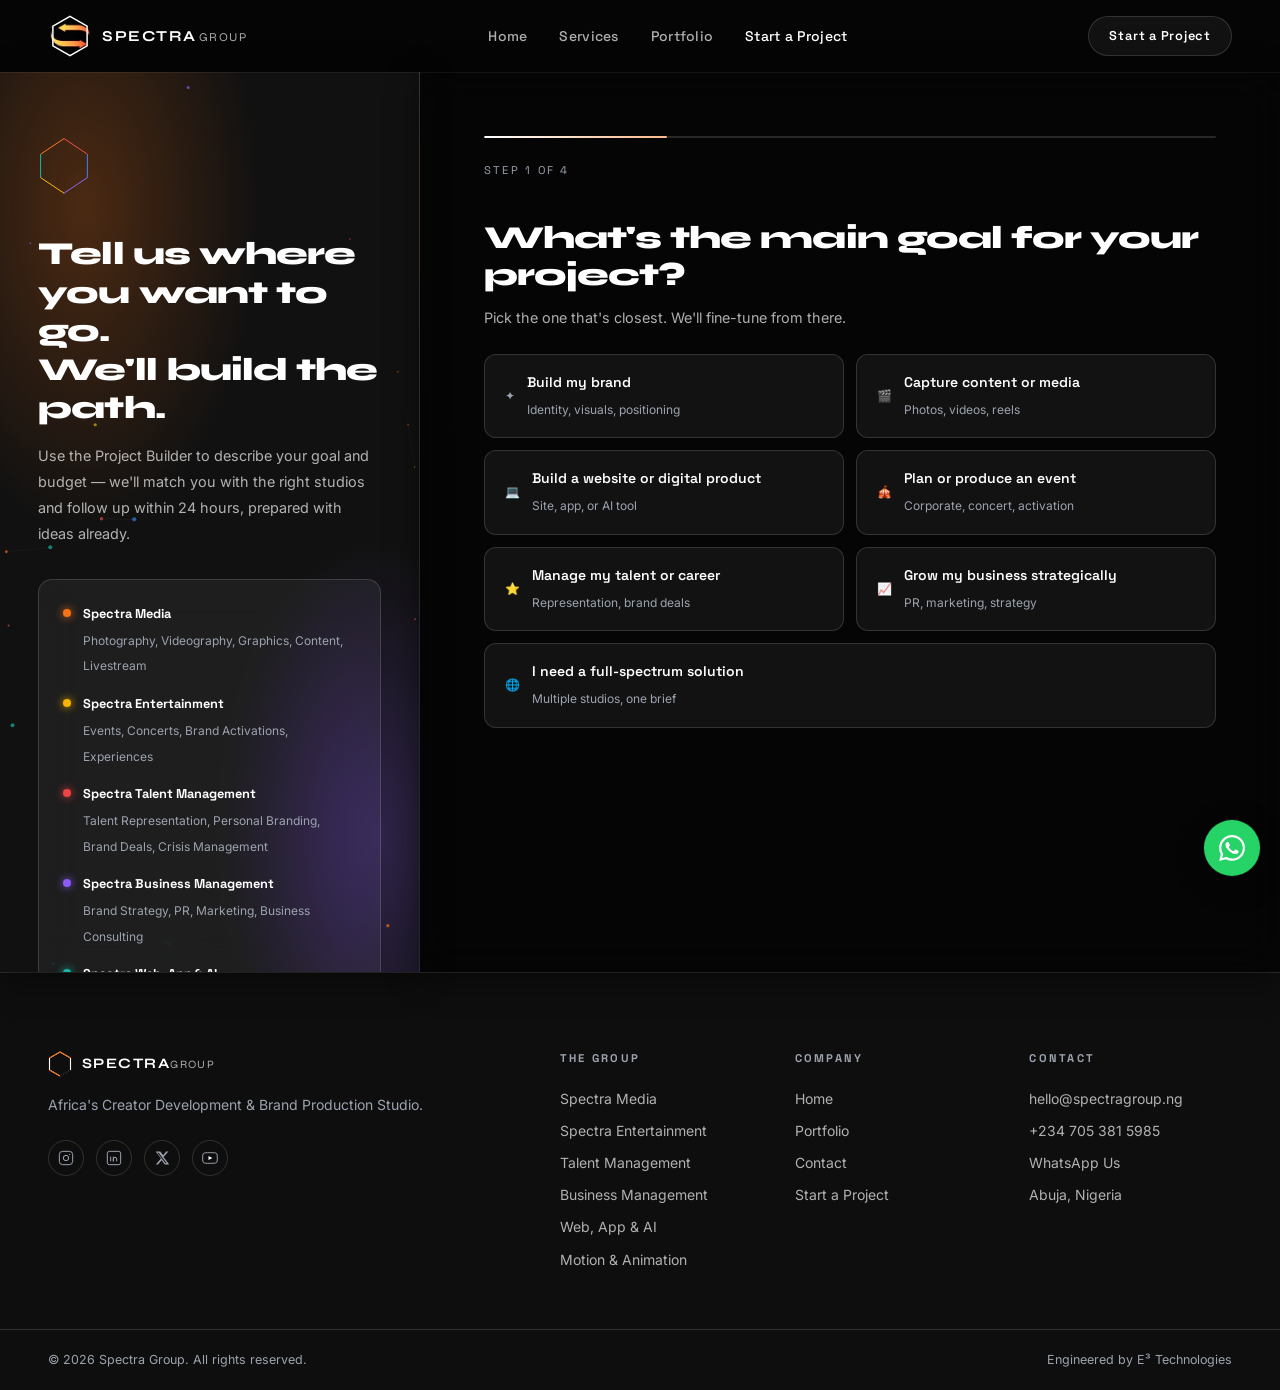
==== commit 91d1f565: "Add working webpage files" ====
--- a/contact.html
+++ b/contact.html
@@ -13,6 +13,34 @@
 </head>
 <body>
 
+  <!-- PRELOADER / INTER-PAGE TRANSITION -->
+  <div id="preloader">
+    <div class="prism-loader">
+      <div class="prism-hex">
+        <img src="images/logo.webp" alt="" class="prism-logo-img" aria-hidden="true">
+        <svg viewBox="0 0 80 92" fill="none" xmlns="http://www.w3.org/2000/svg">
+          <polygon class="prism-face face-1" points="40,4 76,28 76,64 40,88 4,64 4,28" stroke="white" stroke-width="1.5" fill="none"/>
+          <line class="prism-line line-1" x1="40" y1="4" x2="4" y2="28" stroke="#F97316" stroke-width="1.5"/>
+          <line class="prism-line line-2" x1="4" y1="28" x2="4" y2="64" stroke="#ffffff" stroke-width="1.5"/>
+          <line class="prism-line line-3" x1="4" y1="64" x2="40" y2="88" stroke="#F97316" stroke-width="1.5"/>
+          <line class="prism-line line-4" x1="40" y1="88" x2="76" y2="64" stroke="#050505" stroke-width="1.5"/>
+          <line class="prism-line line-5" x1="76" y1="64" x2="76" y2="28" stroke="#ffffff" stroke-width="1.5"/>
+          <line class="prism-line line-6" x1="76" y1="28" x2="40" y2="4" stroke="#F97316" stroke-width="1.5"/>
+        </svg>
+      </div>
+      <span class="prism-wordmark">SPECTRA</span>
+    </div>
+  </div>
+  <script>
+    /* Fail-safe: guarantees the hexagon disappears even if app.js
+       is missing, 404s, or errors out for any reason. Depends on
+       nothing but the browser itself. */
+    setTimeout(function () {
+      var p = document.getElementById('preloader');
+      if (p) { p.classList.add('hidden'); document.body.style.overflow = ''; }
+    }, 2200);
+  </script>
+
   <!-- NAVIGATION -->
   <nav id="navbar">
     <div class="nav-inner">
@@ -20,14 +48,17 @@
         <div class="logo-mark">
           <img src="images/logo.webp" alt="Spectra Group" class="logo-img"
                onerror="this.closest('.logo-mark').classList.add('logo-fallback')">
+          <svg class="logo-hex-frame" viewBox="0 0 32 36" fill="none" xmlns="http://www.w3.org/2000/svg" aria-hidden="true">
+            <polygon points="16,2 30,10 30,26 16,34 2,26 2,10" stroke="white" stroke-width="1.2" fill="none"/>
+          </svg>
           <svg class="logo-fallback-svg" viewBox="0 0 32 36" fill="none" xmlns="http://www.w3.org/2000/svg" aria-hidden="true">
             <polygon points="16,2 30,10 30,26 16,34 2,26 2,10" stroke="white" stroke-width="1.2" fill="none"/>
-            <line x1="16" y1="2" x2="2" y2="10" style="stroke:var(--talent);stroke-width:1.5px"/>
-            <line x1="2" y1="10" x2="2" y2="26" style="stroke:var(--media);stroke-width:1.5px"/>
-            <line x1="2" y1="26" x2="16" y2="34" style="stroke:var(--events);stroke-width:1.5px"/>
-            <line x1="16" y1="34" x2="30" y2="26" style="stroke:var(--web);stroke-width:1.5px"/>
-            <line x1="30" y1="26" x2="30" y2="10" style="stroke:var(--motion);stroke-width:1.5px"/>
-            <line x1="30" y1="10" x2="16" y2="2" style="stroke:var(--business);stroke-width:1.5px"/>
+            <line x1="16" y1="2" x2="2" y2="10" style="stroke:var(--brand-orange);stroke-width:1.5px"/>
+            <line x1="2" y1="10" x2="2" y2="26" style="stroke:#ffffff;stroke-width:1.5px"/>
+            <line x1="2" y1="26" x2="16" y2="34" style="stroke:var(--brand-orange);stroke-width:1.5px"/>
+            <line x1="16" y1="34" x2="30" y2="26" style="stroke:var(--black);stroke-width:1.5px"/>
+            <line x1="30" y1="26" x2="30" y2="10" style="stroke:#ffffff;stroke-width:1.5px"/>
+            <line x1="30" y1="10" x2="16" y2="2" style="stroke:var(--brand-orange);stroke-width:1.5px"/>
           </svg>
         </div>
         <span>SPECTRA<em>GROUP</em></span>
@@ -133,7 +164,7 @@
           </a>
           <a href="https://www.spectra.com" target="_blank" rel="noopener" class="cl-contact-item">
             <svg viewBox="0 0 24 24" fill="none" stroke="currentColor" stroke-width="1.5"><circle cx="12" cy="12" r="10"/><line x1="2" y1="12" x2="22" y2="12"/><path d="M12 2a15.3 15.3 0 0 1 4 10 15.3 15.3 0 0 1-4 10 15.3 15.3 0 0 1-4-10 15.3 15.3 0 0 1 4-10z"/></svg>
-            www.spectra.com
+            www.spectragroup.com
           </a>
           <a href="https://wa.me/2347053815985" target="_blank" rel="noopener" class="cl-contact-item">
             <svg viewBox="0 0 24 24" fill="currentColor" style="width:16px;height:16px;stroke:none;"><path d="M17.472 14.382c-.297-.149-1.758-.867-2.03-.967-.273-.099-.471-.148-.67.15-.197.297-.767.966-.94 1.164-.173.199-.347.223-.644.075-.297-.15-1.255-.463-2.39-1.475-.883-.788-1.48-1.761-1.653-2.059-.173-.297-.018-.458.13-.606.134-.133.298-.347.446-.52.149-.174.198-.298.298-.497.099-.198.05-.371-.025-.52-.075-.149-.669-1.612-.916-2.207-.242-.579-.487-.5-.669-.51-.173-.008-.371-.01-.57-.01-.198 0-.52.074-.792.372-.272.297-1.04 1.016-1.04 2.479 0 1.462 1.065 2.875 1.213 3.074.149.198 2.096 3.2 5.077 4.487.709.306 1.262.489 1.694.625.712.227 1.36.195 1.871.118.571-.085 1.758-.719 2.006-1.413.248-.694.248-1.289.173-1.413-.074-.124-.272-.198-.57-.347m-5.421 7.403h-.004a9.87 9.87 0 01-5.031-1.378l-.361-.214-3.741.982.998-3.648-.235-.374a9.86 9.86 0 01-1.51-5.26c.001-5.45 4.436-9.884 9.888-9.884 2.64 0 5.122 1.03 6.988 2.898a9.825 9.825 0 012.893 6.994c-.003 5.45-4.437 9.884-9.885 9.884m8.413-18.297A11.815 11.815 0 0012.05 0C5.495 0 .16 5.335.157 11.892c0 2.096.547 4.142 1.588 5.945L.057 24l6.305-1.654a11.882 11.882 0 005.683 1.448h.005c6.554 0 11.89-5.335 11.893-11.893a11.821 11.821 0 00-3.48-8.413z"/></svg>
@@ -348,11 +379,11 @@
           <svg viewBox="0 0 32 36" fill="none" xmlns="http://www.w3.org/2000/svg">
             <polygon points="16,2 30,10 30,26 16,34 2,26 2,10" stroke="white" stroke-width="1" fill="none"/>
             <line x1="16" y1="2" x2="2" y2="10" stroke="#F97316" stroke-width="1.5"/>
-            <line x1="2" y1="10" x2="2" y2="26" stroke="#14B8A6" stroke-width="1.5"/>
-            <line x1="2" y1="26" x2="16" y2="34" stroke="#F5B400" stroke-width="1.5"/>
-            <line x1="16" y1="34" x2="30" y2="26" stroke="#8B5CF6" stroke-width="1.5"/>
-            <line x1="30" y1="26" x2="30" y2="10" stroke="#3B82F6" stroke-width="1.5"/>
-            <line x1="30" y1="10" x2="16" y2="2" stroke="#EF4444" stroke-width="1.5"/>
+            <line x1="2" y1="10" x2="2" y2="26" stroke="#ffffff" stroke-width="1.5"/>
+            <line x1="2" y1="26" x2="16" y2="34" stroke="#F97316" stroke-width="1.5"/>
+            <line x1="16" y1="34" x2="30" y2="26" stroke="#050505" stroke-width="1.5"/>
+            <line x1="30" y1="26" x2="30" y2="10" stroke="#ffffff" stroke-width="1.5"/>
+            <line x1="30" y1="10" x2="16" y2="2" stroke="#F97316" stroke-width="1.5"/>
           </svg>
           <span>SPECTRA<em>GROUP</em></span>
         </div>
@@ -392,7 +423,7 @@
     </div>
     <div class="footer-bottom">
       <span>© 2026 Spectra Group. All rights reserved.</span>
-      <span>Engineered by E³ Technologies</span>
+      <span>Engineered by <a href="https://www.eee3.com.ng" target="_blank" rel="noopener">E³ Technologies</a></span>
     </div>
   </footer>
 
--- a/styles.css
+++ b/styles.css
@@ -39,17 +39,13 @@
   --motion-glow:   rgba(59,130,246,0.22);
   --business-glow: rgba(139,92,246,0.25);
 
-  /* The 5 curated "Spectra colours": orange (primary),
-     black, white, + teal and violet as the two coolest,
-     most premium-reading complements. Used site-wide for
-     the hero colour-slide, heading gradient, and CTAs. */
   --brand-orange: var(--media);
-  --brand-teal:   var(--web);
-  --brand-violet: var(--business);
-
-  /* Spectrum gradient — true prism order */
-  --spectrum: linear-gradient(90deg, var(--talent), var(--media), var(--events), var(--web), var(--motion), var(--business));
-  --spectrum-core: linear-gradient(90deg, var(--brand-orange), var(--brand-teal), var(--brand-violet));
+
+  /* Spectrum gradient — the site's heading/accent gradient.
+     White and orange only — black was dropped since any letter
+     landing on black would blend straight into the dark section
+     backgrounds and become unreadable. */
+  --spectrum: linear-gradient(90deg, var(--white), var(--brand-orange));
 
   /* Typography */
   --font-display: 'Syne', sans-serif;
@@ -134,10 +130,26 @@
 }
 #preloader.hidden { opacity: 0; visibility: hidden; pointer-events: none; }
 
-.prism-loader svg {
+.prism-hex {
+  position: relative;
   width: 60px;
   height: 70px;
-  animation: prism-spin 2s linear infinite;
+}
+.prism-logo-img {
+  position: absolute;
+  inset: 6px;
+  width: calc(100% - 12px);
+  height: calc(100% - 12px);
+  object-fit: cover;
+  clip-path: polygon(50% 5.56%, 93.75% 27.78%, 93.75% 72.22%, 50% 94.44%, 6.25% 72.22%, 6.25% 27.78%);
+  animation: prism-spin 7s linear infinite;
+}
+.prism-loader svg {
+  position: absolute;
+  inset: 0;
+  width: 60px;
+  height: 70px;
+  animation: prism-spin 7s linear infinite;
 }
 @keyframes prism-spin {
   0%   { transform: rotate(0deg); }
@@ -212,20 +224,34 @@
   align-items: center;
   justify-content: center;
 }
+/* Hexagon geometry shared by the logo mark and the page-transition
+   hexagon below — same polygon (viewBox 0 0 32 36) expressed as
+   clip-path percentages so a plain rectangular photo reads as a
+   hexagon-cut logo instead of a square/round crop. */
 .logo-img {
   width: 100%;
   height: 100%;
-  object-fit: contain;
-  animation: logoSpin 46s linear infinite;
+  object-fit: cover;
+  clip-path: polygon(50% 5.56%, 93.75% 27.78%, 93.75% 72.22%, 50% 94.44%, 6.25% 72.22%, 6.25% 27.78%);
+  animation: logoSpin 90s linear infinite;
   filter: drop-shadow(0 0 8px var(--media-glow));
   transition: filter 0.3s;
 }
+.logo-hex-frame {
+  position: absolute;
+  inset: 0;
+  width: 100%;
+  height: 100%;
+  pointer-events: none;
+  animation: logoSpin 90s linear infinite;
+}
 .nav-logo:hover .logo-img { filter: drop-shadow(0 0 14px var(--media-glow)); }
-.logo-fallback-svg { display: none; width: 38px; height: 44px; }
-.logo-mark.logo-fallback .logo-img { display: none; }
+.logo-fallback-svg { display: none; width: 38px; height: 44px; position: absolute; inset: 0; }
+.logo-mark.logo-fallback .logo-img,
+.logo-mark.logo-fallback .logo-hex-frame { display: none; }
 .logo-mark.logo-fallback .logo-fallback-svg {
   display: block;
-  animation: logoSpin 46s linear infinite;
+  animation: logoSpin 90s linear infinite;
 }
 @keyframes logoSpin { to { transform: rotate(360deg); } }
 @media (prefers-reduced-motion: reduce) {
@@ -607,6 +633,8 @@
   opacity: 0;
   transform: translateY(20px);
   animation: hero-up 0.8s 0.9s var(--ease) forwards;
+  text-wrap: balance;
+  overflow-wrap: break-word;
 }
 
 .hero-ctas {
@@ -706,12 +734,26 @@
 .who-we-are .spectrum-line {
   margin: 0 auto 2rem;
 }
+.wwa-pillars-title {
+  font-family: var(--font-display);
+  font-size: clamp(1.1rem, 1.8vw, 1.4rem);
+  font-weight: 700;
+  letter-spacing: -0.01em;
+  color: var(--white);
+  margin: 2.5rem 0 1.5rem;
+}
 .wwa-pillars {
   display: grid;
   grid-template-columns: repeat(3, 1fr);
   gap: clamp(1rem, 2vw, 1.5rem);
   max-width: 980px;
   margin: 2.5rem auto 0;
+}
+.wwa-pillars--six {
+  max-width: 1080px;
+}
+.wwa-pillar-list {
+  margin-bottom: 0.35rem;
 }
 .wwa-pillar {
   background: var(--glass-bg);
@@ -748,6 +790,9 @@
   font-size: 0.9rem;
   line-height: 1.6;
   color: var(--white-dim);
+}
+@media (max-width: 860px) {
+  .wwa-pillars--six { grid-template-columns: repeat(2, 1fr); }
 }
 @media (max-width: 640px) {
   .wwa-pillars { grid-template-columns: 1fr; }
@@ -844,8 +889,15 @@
 .cd-pillar:nth-child(1) .cd-pillar-accent { background: var(--talent); }
 .cd-pillar:nth-child(2) .cd-pillar-accent { background: var(--media); }
 .cd-pillar:nth-child(3) .cd-pillar-accent { background: var(--events); }
+.cd-pillars--six .cd-pillar:nth-child(4) .cd-pillar-accent { background: var(--web); }
+.cd-pillars--six .cd-pillar:nth-child(5) .cd-pillar-accent { background: var(--motion); }
+.cd-pillars--six .cd-pillar:nth-child(6) .cd-pillar-accent { background: var(--business); }
+.cd-pillar-list { margin-bottom: 0.35rem; }
 @media (max-width: 780px) {
   .cd-pillars { grid-template-columns: 1fr; }
+}
+@media (min-width: 781px) and (max-width: 1024px) {
+  .cd-pillars--six { grid-template-columns: repeat(2, 1fr); }
 }
 
 /* ══════════════════════════════════════════════════
@@ -1693,6 +1745,17 @@
   font-size: 0.78rem;
   color: var(--gray);
 }
+.footer-bottom span a {
+  color: var(--gray);
+  text-decoration: none;
+  border-bottom: 1px solid transparent;
+  transition: color 0.25s, border-color 0.25s;
+}
+.footer-bottom span a:hover,
+.footer-bottom span a:focus-visible {
+  color: var(--brand-orange);
+  border-bottom-color: var(--brand-orange);
+}
 
 /* ══════════════════════════════════════════════════
    REVEAL ANIMATIONS
@@ -1759,6 +1822,7 @@
     padding: clamp(4rem, 8vh, 6rem) 1.25rem clamp(3rem, 6vw, 5rem);
   }
   .hero-headline { font-size: clamp(2rem, 8vw, 3rem); line-height: 1.1; }
+  .hero-sub { max-width: 100%; line-height: 1.55; font-size: 0.95rem; }
   .hero-ctas { flex-direction: column; gap: 0.75rem; }
   .hero-ctas .btn-primary,
   .hero-ctas .btn-ghost { width: 100%; justify-content: center; }
@@ -2784,6 +2848,58 @@
   background: linear-gradient(180deg, transparent 50%, rgba(5,5,5,0.5) 100%);
   pointer-events: none;
 }
+
+/* ── MEDIA (behind-the-scenes grid, below the portfolio cards) ── */
+.media-section {
+  padding: 5rem 0 6rem;
+  background: var(--black);
+}
+.media-section .container { padding: 0 clamp(1.25rem, 4vw, 3rem); text-align: center; margin-bottom: 2.5rem; }
+.media-section .section-headline {
+  font-family: var(--font-display);
+  font-size: clamp(1.75rem, 3.5vw, 2.75rem);
+  font-weight: 800;
+  letter-spacing: -0.03em;
+  color: var(--white);
+  margin: 0.5rem 0;
+}
+.media-sub {
+  color: var(--white-dim);
+  max-width: 480px;
+  margin: 0 auto;
+}
+.media-grid {
+  max-width: var(--container);
+  margin: 0 auto;
+  padding: 0 clamp(1.25rem, 4vw, 3rem);
+  display: grid;
+  grid-template-columns: repeat(4, 1fr);
+  gap: 0.9rem;
+}
+.media-item {
+  position: relative;
+  aspect-ratio: 1 / 1;
+  overflow: hidden;
+  border-radius: 12px;
+  background: var(--off-black);
+  border: 1px solid var(--glass-border);
+}
+.media-item img {
+  width: 100%;
+  height: 100%;
+  object-fit: cover;
+  display: block;
+  transition: transform 0.5s var(--ease);
+}
+.media-item:hover img { transform: scale(1.08); }
+
+@media (max-width: 860px) {
+  .media-grid { grid-template-columns: repeat(3, 1fr); gap: 0.6rem; }
+}
+@media (max-width: 520px) {
+  .media-grid { grid-template-columns: repeat(2, 1fr); gap: 0.5rem; }
+}
+
 .portfolio-end-cta {
   padding: 6rem 0;
   text-align: center;
@@ -2887,22 +3003,6 @@
   .lightbox { padding: 0.5rem; }
   .lb-inner { width: 100%; max-height: 94vh; border-radius: 16px; }
   .lb-image-wrap { min-height: 160px; }
-}
-
-/* ── PORTFOLIO CTA ── */
-.portfolio-cta {
-  padding: 5rem 0;
-  background: var(--off-black);
-  border-top: 1px solid var(--glass-border);
-  text-align: center;
-}
-.portfolio-cta h2 {
-  font-family: var(--font-display);
-  font-size: clamp(1.5rem, 3vw, 2.5rem);
-  font-weight: 800;
-  letter-spacing: -0.03em;
-  color: var(--white);
-  margin-bottom: 2rem;
 }
 
 /* Gallery responsive behaviour now lives with the grid rules above
@@ -3526,6 +3626,13 @@
   -webkit-text-fill-color: transparent;
   background-clip: text;
 }
+.problem-close-body {
+  font-size: 0.92rem;
+  line-height: 1.7;
+  color: var(--white-dim);
+  margin-top: 0.75rem;
+  max-width: 480px;
+}
 
 /* Centre divider */
 .pt-divider {
